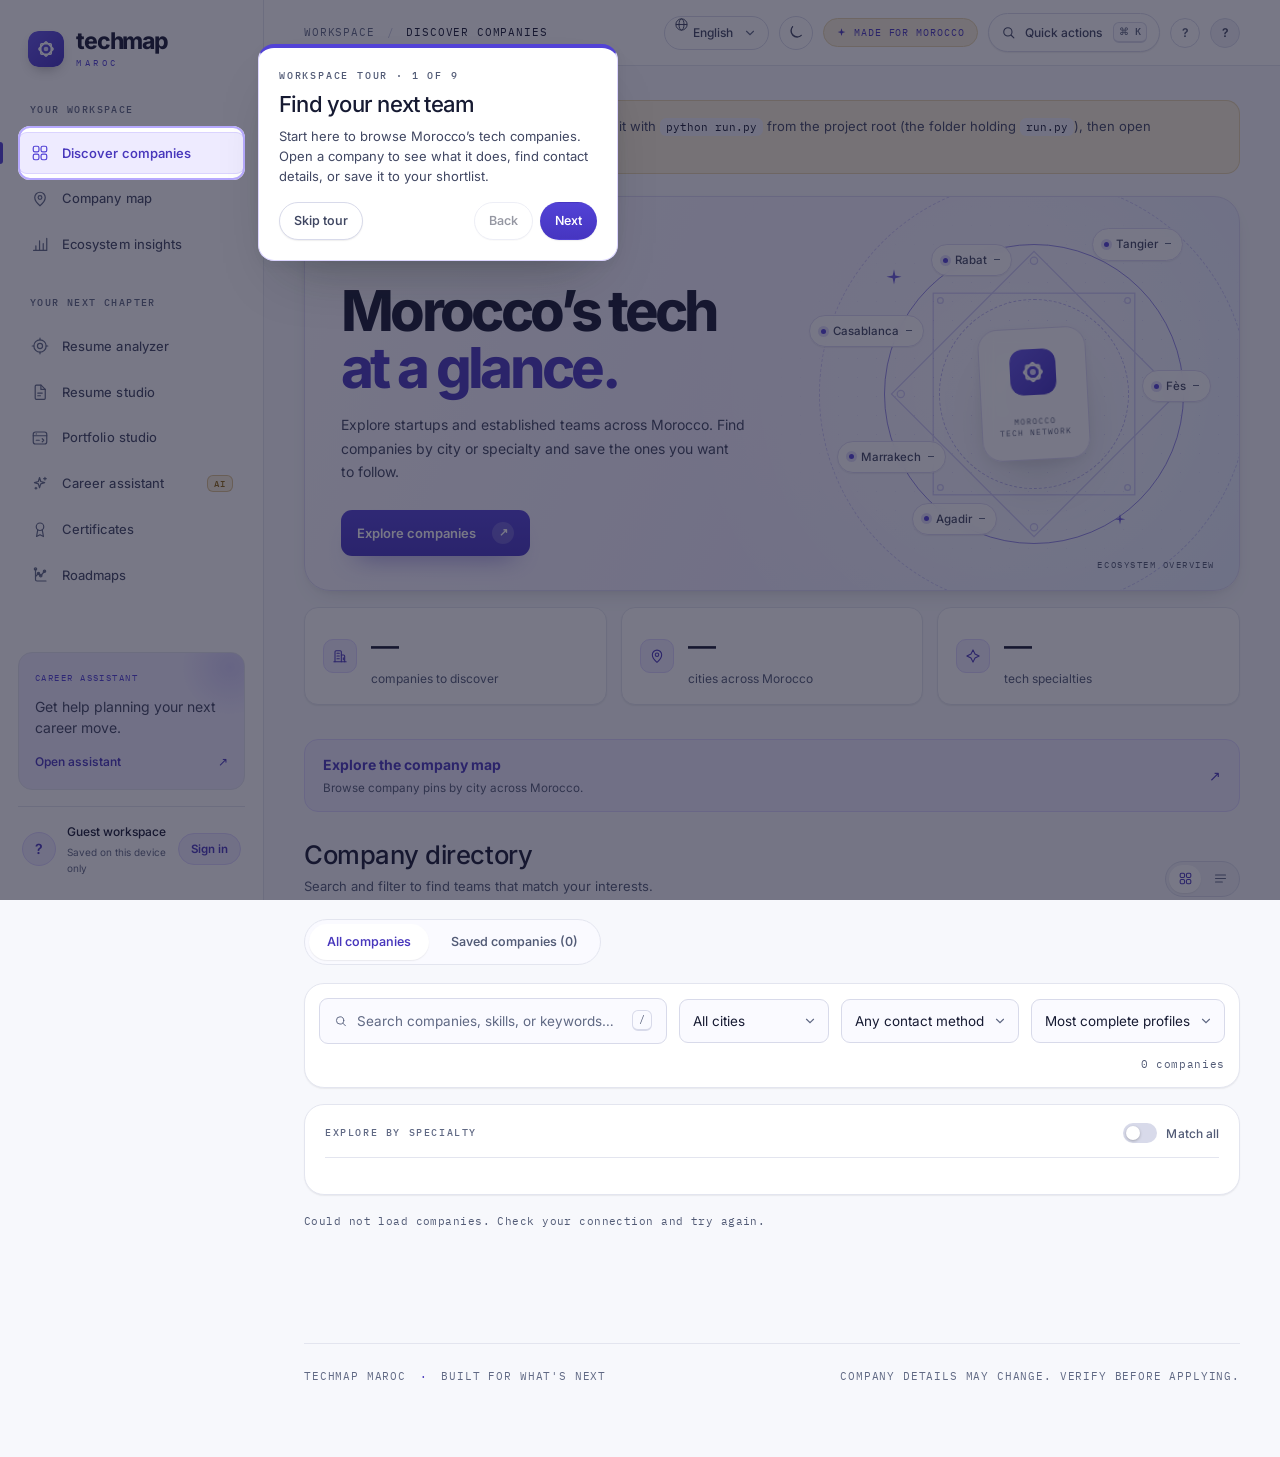
==== static/index.html @ efbdd808 "Add a Roadmaps tab with checkable, trackable learning paths Introduces a 'Roadmaps' workspace tab: g" ====
<!DOCTYPE html>
<html lang="en">
<head>
<meta charset="UTF-8" />
<script src="js/core/locales.js?v=6"></script>
<script src="js/core/language.js?v=1"></script>
<script src="js/core/appearance.js?v=1"></script>
<meta name="viewport" content="width=device-width, initial-scale=1.0" />
<title>TechMap Maroc — Discover Morocco's tech companies</title>
<meta name="description" content="Find your next chapter in Morocco's tech ecosystem. Explore companies, build your resume, and prepare your next career move with TechMap." />
<meta name="theme-color" content="#f7f8fc" />
<link rel="icon" href="assets/icons/mark.svg?v=18" type="image/svg+xml" />
<link rel="preload" href="assets/fonts/inter-latin-wght-normal.woff2" as="font" type="font/woff2" crossorigin />
<link rel="stylesheet" href="css/base.css?v=18" />
<link rel="stylesheet" href="css/workspace.css?v=19" />
<link rel="stylesheet" href="css/studio.css?v=18" />
<link rel="stylesheet" href="css/auth.css?v=19" />
<link rel="stylesheet" href="css/portfolio-studio.css?v=3" />
<link rel="stylesheet" href="css/tour.css?v=1" />
<link rel="stylesheet" href="css/language.css?v=1" />
<link rel="stylesheet" href="css/appearance.css?v=2" />
<link rel="stylesheet" href="vendor/leaflet/leaflet.css?v=1.9.4" />
<link rel="stylesheet" href="css/certificates.css?v=1" />
<link rel="stylesheet" href="css/roadmaps.css?v=1" />
<link rel="stylesheet" href="css/company-map.css?v=3" />
</head>
<body>

<a class="skip-link" href="#main">Skip to content</a>
<nav class="navbar" aria-label="Main navigation">
  <a class="nav-brand" href="/"><img src="assets/icons/mark.svg?v=18" alt="" width="36" height="36" /><span class="brand-text">techmap<span class="brand-accent">Maroc</span></span></a>
  <div class="nav-tabs">
    <p class="nav-label">Your workspace</p>
    <button class="nav-tab active" data-tab="companies"><span class="tab-icon" aria-hidden="true"><svg viewBox="0 0 24 24" fill="none" stroke="currentColor" stroke-linecap="round" stroke-linejoin="round"><rect x="3" y="3" width="7.6" height="7.6" rx="2.2"/><rect x="13.4" y="3" width="7.6" height="7.6" rx="2.2"/><rect x="3" y="13.4" width="7.6" height="7.6" rx="2.2"/><rect x="13.4" y="13.4" width="7.6" height="7.6" rx="2.2"/></svg></span> Discover companies</button>
    <button class="nav-tab" data-tab="company-map"><span class="tab-icon" aria-hidden="true"><svg viewBox="0 0 24 24" fill="none" stroke="currentColor"><path d="M19 10c0 5-7 11-7 11S5 15 5 10a7 7 0 1 1 14 0Z"/><circle cx="12" cy="10" r="2.5"/></svg></span> Company map</button>
    <button class="nav-tab" data-tab="dashboard"><span class="tab-icon" aria-hidden="true"><svg viewBox="0 0 24 24" fill="none" stroke="currentColor" stroke-linecap="round" stroke-linejoin="round"><path d="M3.5 20.5h17"/><path d="M6.5 20.5v-6.2M11.4 20.5V7.8M16.3 20.5v-9.1M21 20.5V4.5"/></svg></span> Ecosystem insights</button>
    <p class="nav-label tools-label">Your next chapter</p>
    <div class="nav-dropdown" id="toolsDropdown">
      <button type="button" id="toolsToggle" hidden>Career tools</button>
      <div id="toolsMenu" class="hidden"></div>
      <button class="nav-tab" data-tab="analyzer"><span class="tab-icon" aria-hidden="true"><svg viewBox="0 0 24 24" fill="none" stroke="currentColor" stroke-linecap="round" stroke-linejoin="round"><circle cx="12" cy="12" r="8.2"/><circle cx="12" cy="12" r="3.4"/><path d="M12 1.6v2.4M12 20v2.4M1.6 12h2.4M20 12h2.4"/></svg></span> Resume analyzer</button>
      <button class="nav-tab" data-tab="resume"><span class="tab-icon" aria-hidden="true"><svg viewBox="0 0 24 24" fill="none" stroke="currentColor" stroke-linecap="round" stroke-linejoin="round"><path d="M7 2.8h6.4L19 8.4v12a1.4 1.4 0 0 1-1.4 1.4H7a1.4 1.4 0 0 1-1.4-1.4V4.2A1.4 1.4 0 0 1 7 2.8Z"/><path d="M13.2 2.9v5.6H19"/><path d="M9 13.4h6M9 17h3.6"/></svg></span> Resume studio</button>
      <button class="nav-tab" data-tab="portfolio"><span class="tab-icon" aria-hidden="true"><svg viewBox="0 0 24 24" fill="none" stroke="currentColor" stroke-linecap="round" stroke-linejoin="round"><rect x="3" y="4" width="18" height="16" rx="3"/><path d="M3 9h18M7 6.5h.1M7 15h4m4-2 2 2-2 2"/></svg></span> Portfolio studio</button>
      <button class="nav-tab" data-tab="assistant"><span class="tab-icon" aria-hidden="true"><svg viewBox="0 0 24 24" fill="none" stroke="currentColor" stroke-linecap="round" stroke-linejoin="round"><path d="M11.4 3.4 13 8.6l5.2 1.6-5.2 1.6-1.6 5.2-1.6-5.2L4.6 10.2l5.2-1.6z"/><path d="M18.6 3.2v3.4M16.9 4.9h3.4M6.6 16.4v2.4M5.4 17.6h2.4"/></svg></span> Career assistant <span class="ai-pill">AI</span></button>
      <button class="nav-tab" data-tab="certificates"><span class="tab-icon" aria-hidden="true"><svg viewBox="0 0 24 24" fill="none" stroke="currentColor" stroke-linecap="round" stroke-linejoin="round"><circle cx="12" cy="9" r="5"/><path d="M9 13.2 7.4 22l4.6-2.4L16.6 22 15 13.2"/></svg></span> Certificates</button>
      <button class="nav-tab" data-tab="roadmaps"><span class="tab-icon" aria-hidden="true"><svg viewBox="0 0 24 24" fill="none" stroke="currentColor" stroke-linecap="round" stroke-linejoin="round"><path d="M6 4v14a2 2 0 0 0 2 2h12"/><path d="M6 14l4-4 3 3 5-6"/><circle cx="6" cy="4" r="1.6"/><circle cx="10" cy="10" r="1.6"/><circle cx="13" cy="13" r="1.6"/><circle cx="18" cy="7" r="1.6"/></svg></span> Roadmaps</button>
    </div>
  </div>
  <div class="sidebar-bottom">
    <div class="sidebar-note"><span>Career assistant</span><p>Get help planning your next career move.</p><button data-tab="assistant">Open assistant <span>↗</span></button></div>
    <div class="local-profile"><span class="avatar">Y</span><div>Your workspace<small>Sign in to save everywhere</small></div><span class="online-dot"></span></div>
  </div>
</nav>
<header class="workspace-header"><div><span class="breadcrumb">Workspace</span><span class="crumb-separator">/</span><span id="currentPage">Discover companies</span></div><div class="header-right"><label class="language-control"><svg aria-hidden="true" viewBox="0 0 24 24" fill="none" stroke="currentColor" stroke-width="1.6"><circle cx="12" cy="12" r="9"/><ellipse cx="12" cy="12" rx="4" ry="9"/><path d="M3 12h18"/></svg><select id="languagePreference" aria-label="Language" data-language-names><option value="en" lang="en">English</option><option value="fr" lang="fr">Français</option><option value="ar" lang="ar">العربية</option></select></label><button type="button" id="themeToggle" class="appearance-toggle" aria-label="Dark mode" aria-pressed="false"><svg aria-hidden="true" viewBox="0 0 24 24" fill="none" stroke="currentColor" stroke-width="1.7" stroke-linecap="round"><path class="theme-moon" d="M20.6 15.7A8.7 8.7 0 0 1 8.3 3.4a8.7 8.7 0 1 0 12.3 12.3Z"/><g class="theme-sun"><circle cx="12" cy="12" r="4"/><path d="M12 2v2m0 16v2M2 12h2m16 0h2M5 5l1.5 1.5m11 11L19 19M5 19l1.5-1.5m11-11L19 5"/></g></svg></button><span class="morocco-badge"><svg viewBox="0 0 24 24" aria-hidden="true"><path d="M12 2.6 14 9l6.4 2-6.4 2-2 6.4L10 13l-6.4-2L10 9z"/></svg> Made for Morocco</span><button id="openLauncher" class="launcher-trigger" aria-label="Open quick actions (Control or Command K)"><span aria-hidden="true"><svg viewBox="0 0 24 24" fill="none" stroke="currentColor" stroke-linecap="round" stroke-linejoin="round"><circle cx="11" cy="11" r="6.6"/><path d="m16 16 4.6 4.6"/></svg></span><span>Quick actions</span><kbd>⌘ K</kbd></button><button id="helpBtn" class="icon-button" aria-label="Workspace help">?</button><span class="avatar small" id="headerAvatar" title="Your account">Y</span></div></header>
<main class="main-content" id="main" tabindex="-1">


  <div id="banner" class="banner hidden" role="alert"></div>

  <!-- COMPANIES TAB -->
  <section id="companies" class="tab-panel active">
    <div class="discovery-hero">
      <div class="hero-copy"><span class="hero-kicker"><span class="online-dot"></span> THE MOROCCAN TECH ECOSYSTEM</span><h1>Morocco’s tech <em>at a glance.</em></h1><p>Explore startups and established teams across Morocco. Find companies by city or specialty and save the ones you want to follow.</p><button class="hero-cta" id="exploreBtn">Explore companies <span>↗</span></button></div>
      <div class="hero-art" aria-hidden="true">
        <div class="art-grid"></div>
        <div class="art-star"><svg viewBox="0 0 200 200" fill="none" stroke="currentColor" stroke-width="0.7"><rect x="44" y="44" width="112" height="112"/><rect x="44" y="44" width="112" height="112" transform="rotate(45 100 100)"/><circle cx="100" cy="100" r="8"/><circle cx="100" cy="26" r="2"/><circle cx="100" cy="174" r="2"/><circle cx="26" cy="100" r="2"/><circle cx="174" cy="100" r="2"/><circle cx="48" cy="48" r="1.6"/><circle cx="152" cy="48" r="1.6"/><circle cx="48" cy="152" r="1.6"/><circle cx="152" cy="152" r="1.6"/></svg></div>
        <div class="orbit orbit-one"></div><div class="orbit orbit-two"></div><div class="orbit orbit-three"></div>
        <span class="art-spark spark-one"><svg viewBox="0 0 24 24" fill="currentColor"><path d="M12 1.5 13.6 9l7.5 1.6-7.5 1.6L12 19.7l-1.6-7.5L2.9 10.6 10.4 9z"/></svg></span><span class="art-spark spark-two"><svg viewBox="0 0 24 24" fill="currentColor"><path d="M12 1.5 13.6 9l7.5 1.6-7.5 1.6L12 19.7l-1.6-7.5L2.9 10.6 10.4 9z"/></svg></span>
        <div class="map-center"><img src="assets/icons/mark.svg?v=18" alt="" /><span>MOROCCO<br>TECH NETWORK</span></div>
        <div class="city-node node-casa"><i></i>Casablanca <span class="node-count" data-city-count="casablanca">—</span></div>
        <div class="city-node node-rabat"><i></i>Rabat <span class="node-count" data-city-count="rabat">—</span></div>
        <div class="city-node node-marrakech"><i></i>Marrakech <span class="node-count" data-city-count="marrakech">—</span></div>
        <div class="city-node node-tangier"><i></i>Tangier <span class="node-count" data-city-count="tanger">—</span></div>
        <div class="city-node node-agadir"><i></i>Agadir <span class="node-count" data-city-count="agadir">—</span></div>
        <div class="city-node node-fes"><i></i>Fès <span class="node-count" data-city-count="fes">—</span></div>
        <div class="city-node node-oujda"><i></i>Oujda <span class="node-count" data-city-count="oujda">—</span></div>
        <div class="city-node node-tetouan"><i></i>Tétouan <span class="node-count" data-city-count="tetouan">—</span></div>
        <span class="art-coordinate">ECOSYSTEM OVERVIEW</span>
      </div>
    </div>
    <div class="ecosystem-strip">
      <div><span class="metric-icon" aria-hidden="true"><svg viewBox="0 0 24 24" fill="none" stroke="currentColor" stroke-linecap="round" stroke-linejoin="round"><path d="M4.5 20.5V5.6A1.6 1.6 0 0 1 6.1 4h6.3a1.6 1.6 0 0 1 1.6 1.6v14.9"/><path d="M14 10.4h3.4a1.6 1.6 0 0 1 1.6 1.6v8.5"/><path d="M2.8 20.5h18.4"/><path d="M7.4 8h3.6M7.4 12h3.6M7.4 16h3.6M17 14.5v3"/></svg></span><strong id="heroCompanies">—</strong><span>companies to discover</span></div>
      <div><span class="metric-icon" aria-hidden="true"><svg viewBox="0 0 24 24" fill="none" stroke="currentColor" stroke-linecap="round" stroke-linejoin="round"><path d="M19 10.2c0 5.4-7 11.3-7 11.3S5 15.6 5 10.2a7 7 0 1 1 14 0Z"/><circle cx="12" cy="10" r="2.6"/></svg></span><strong id="heroCities">—</strong><span>cities across Morocco</span></div>
      <div><span class="metric-icon" aria-hidden="true"><svg viewBox="0 0 24 24" fill="none" stroke="currentColor" stroke-linecap="round" stroke-linejoin="round"><path d="M12 2.8 15 9l6.2 3-6.2 3-3 6.2-3-6.2L2.8 12 9 9z"/></svg></span><strong id="heroSpecialties">—</strong><span>tech specialties</span></div>
    </div>
    <button type="button" class="atlas-entry" data-tab="company-map"><span><strong>Explore the company map</strong><small>Browse company pins by city across Morocco.</small></span><span aria-hidden="true">↗</span></button>
    <div class="directory-heading"><div><h2>Company directory</h2><p>Search and filter to find teams that match your interests.</p></div><div class="layout-toggle" aria-label="Directory layout"><button id="gridView" class="active" aria-label="Grid view" aria-pressed="true"><svg viewBox="0 0 24 24" fill="none" stroke="currentColor" stroke-linecap="round" stroke-linejoin="round"><rect x="3.5" y="3.5" width="7" height="7" rx="2"/><rect x="13.5" y="3.5" width="7" height="7" rx="2"/><rect x="3.5" y="13.5" width="7" height="7" rx="2"/><rect x="13.5" y="13.5" width="7" height="7" rx="2"/></svg></button><button id="listView" aria-label="List view" aria-pressed="false"><svg viewBox="0 0 24 24" fill="none" stroke="currentColor" stroke-linecap="round" stroke-linejoin="round"><path d="M4 6.5h16M4 12h16M4 17.5h11"/></svg></button></div></div>
    <div class="view-toggle">
      <button type="button" class="view-toggle-btn active" data-view="all">All companies</button>
      <button type="button" class="view-toggle-btn" data-view="favorites">Saved companies (<span id="favCount">0</span>)</button>
    </div>

    <div class="filters-bar">
      <div class="search-box">
        <span class="search-icon" aria-hidden="true"><svg viewBox="0 0 24 24" fill="none" stroke="currentColor" stroke-linecap="round" stroke-linejoin="round"><circle cx="11" cy="11" r="6.6"/><path d="m16 16 4.6 4.6"/></svg></span>
        <input type="text" id="searchInput" placeholder="Search companies, skills, or keywords…" aria-label="Search companies" />
        <kbd class="search-hint" aria-hidden="true">/</kbd>
      </div>
      <select id="cityFilter" aria-label="Filter by city"><option value="all">All cities</option></select>
      <select id="contactFilter" aria-label="Contact availability"><option value="all">Any contact method</option><option value="email">Has an email</option><option value="careers">Has a careers page</option><option value="website">Has a website</option></select>
      <select id="sortFilter" aria-label="Sort companies"><option value="recommended">Most complete profiles</option><option value="name">Name: A–Z</option><option value="name_desc">Name: Z–A</option><option value="city">City: A–Z</option></select>
      <div class="results-count" id="resultsCount" aria-live="polite">0 companies</div>
    </div>

    <div class="specialty-picker">
      <div class="picker-head">
        <span class="picker-title">Explore by specialty</span>
        <label class="switch" title="Only show companies that have every selected specialty">
          <input type="checkbox" id="matchAll" />
          <span class="switch-track"></span>
          <span class="switch-text">Match all</span>
        </label>
        <button type="button" id="clearSpecialties" class="link-btn hidden">Clear selection</button>
      </div>
      <div id="specialtyChips" class="chip-row"></div>
    </div>

<div id="filterSummary" class="filter-summary hidden"><span id="filterSummaryText"></span><button id="resetFilters" class="link-btn">Reset all filters</button></div>
    <div id="directoryStatus" class="directory-status" role="status" aria-live="polite"></div>
    <div id="companiesGrid" class="companies-grid"></div>

    <div id="emptyState" class="empty-state hidden">
      <div class="empty-icon" aria-hidden="true"><svg viewBox="0 0 24 24" fill="none" stroke="currentColor" stroke-linecap="round" stroke-linejoin="round"><circle cx="11" cy="11" r="6.6"/><path d="m16 16 4.6 4.6M8.2 11h5.6"/></svg></div>
      <p>No companies match these filters. Try removing a specialty or clearing the search.</p>
    </div>

    <div class="load-more-wrap">
      <button type="button" id="loadMore" class="load-more hidden">Show more companies <span aria-hidden="true">↓</span></button>
    </div>
  </section>

  <!-- DASHBOARD TAB -->
  <section id="dashboard" class="tab-panel">
    <div class="panel-header">
      <div class="eyebrow">Ecosystem insights</div>
      <h1>Dashboard &amp; statistics</h1>
      <p>What the directory says about Morocco's tech landscape.</p>
    </div>

    <div class="stats-grid">
      <div class="stat-card"><div class="stat-icon" aria-hidden="true"><svg viewBox="0 0 24 24" fill="none" stroke="currentColor" stroke-linecap="round" stroke-linejoin="round"><path d="M4.5 20.5V5.6A1.6 1.6 0 0 1 6.1 4h6.3a1.6 1.6 0 0 1 1.6 1.6v14.9"/><path d="M14 10.4h3.4a1.6 1.6 0 0 1 1.6 1.6v8.5"/><path d="M2.8 20.5h18.4"/><path d="M7.4 8h3.6M7.4 12h3.6M7.4 16h3.6M17 14.5v3"/></svg></div><div class="stat-value" id="statTotal">0</div><div class="stat-label">Total companies</div></div>
      <div class="stat-card"><div class="stat-icon" aria-hidden="true"><svg viewBox="0 0 24 24" fill="none" stroke="currentColor" stroke-linecap="round" stroke-linejoin="round"><circle cx="12" cy="12" r="8.4"/><path d="M3.6 12h16.8"/><path d="M12 3.6c2.2 2.4 3.4 5.3 3.4 8.4s-1.2 6-3.4 8.4c-2.2-2.4-3.4-5.3-3.4-8.4S9.8 6 12 3.6Z"/></svg></div><div class="stat-value" id="statWebsite">0</div><div class="stat-label">With website</div></div>
      <div class="stat-card"><div class="stat-icon" aria-hidden="true"><svg viewBox="0 0 24 24" fill="none" stroke="currentColor" stroke-linecap="round" stroke-linejoin="round"><rect x="2.8" y="5.4" width="18.4" height="13.2" rx="2.6"/><path d="m4.6 8 7.4 4.6L19.4 8"/></svg></div><div class="stat-value" id="statEmail">0</div><div class="stat-label">With email</div></div>
      <div class="stat-card"><div class="stat-icon" aria-hidden="true"><svg viewBox="0 0 24 24" fill="none" stroke="currentColor" stroke-linecap="round" stroke-linejoin="round"><path d="M7.2 3.6h2.9l1.5 3.9-2 1.5a11.4 11.4 0 0 0 5.4 5.4l1.5-2 3.9 1.5v2.9a2 2 0 0 1-2.2 2A16.6 16.6 0 0 1 5.2 5.8a2 2 0 0 1 2-2.2Z"/></svg></div><div class="stat-value" id="statPhone">0</div><div class="stat-label">With phone</div></div>
    </div>

    <div class="charts-row">
      <div class="chart-card"><h3>Top specialties</h3><div id="specialtyChart" class="bar-chart"></div></div>
      <div class="chart-card"><h3>Top cities</h3><div id="cityChart" class="bar-chart"></div></div>
    </div>

    <div class="charts-row single">
      <div class="chart-card"><h3>How companies prefer to be reached</h3><div id="applyViaChart" class="bar-chart"></div></div>
    </div>
  </section>

  <!-- ANALYZER TAB -->
  <section id="analyzer" class="tab-panel">
    <div class="panel-header">
      <div class="eyebrow">Resume analyzer</div>
      <h1>Job application analyzer</h1>
      <p>Upload your resume and the analyzer will do the rest.</p>
    </div>

    <div class="analyzer-upload">
      <div id="dropzone" class="dropzone" tabindex="0" role="button" aria-label="Upload your resume: click or drop a file">
        <input type="file" id="resumeFile" accept=".pdf,.docx,.txt,.md,.odt" hidden />
        <div class="dz-icon" aria-hidden="true"><svg viewBox="0 0 24 24" fill="none" stroke="currentColor" stroke-linecap="round" stroke-linejoin="round"><path d="M7.4 3h5.8l4.4 4.4V20a1.4 1.4 0 0 1-1.4 1.4H7.4A1.4 1.4 0 0 1 6 20V4.4A1.4 1.4 0 0 1 7.4 3Z"/><path d="M13 3.2v4.6h4.6"/><path d="M12 12v5.4M9.6 14.6 12 12l2.4 2.6"/></svg></div>
        <p class="dz-title">Drop your resume here or click to browse</p>
        <p class="dz-sub">PDF, Word (.docx), TXT or ODT, up to 10 MB</p>
      </div>

      <div id="fileChip" class="file-chip hidden">
        <span class="file-icon" aria-hidden="true"><svg viewBox="0 0 24 24" fill="none" stroke="currentColor" stroke-linecap="round" stroke-linejoin="round"><path d="M7.4 3h5.8l4.4 4.4V20a1.4 1.4 0 0 1-1.4 1.4H7.4A1.4 1.4 0 0 1 6 20V4.4A1.4 1.4 0 0 1 7.4 3Z"/><path d="M13 3.2v4.6h4.6"/></svg></span>
        <span class="file-name" id="fileName"></span>
        <span class="file-size" id="fileSize"></span>
        <button type="button" id="removeFile" class="file-remove" aria-label="Remove file">✕</button>
      </div>

      <button id="analyzeBtn" class="analyze-btn" disabled><svg viewBox="0 0 24 24" fill="none" stroke="currentColor" stroke-linecap="round" stroke-linejoin="round" aria-hidden="true"><path d="M11.4 3.4 13 8.6l5.2 1.6-5.2 1.6-1.6 5.2-1.6-5.2L4.6 10.2l5.2-1.6z"/><path d="M18.6 3.4v3.2M17 5h3.2"/></svg><span>Analyze resume</span></button>
    </div>

    <div id="analyzerResults" class="analyzer-results hidden" aria-live="polite">
      <div id="analysisStatus" class="analysis-status hidden"></div>

      <div id="analysisBody" class="hidden">
        <div class="analysis-top">
          <div class="score-circle-wrap">
            <svg class="score-circle" viewBox="0 0 120 120">
              <circle class="score-bg" cx="60" cy="60" r="54"></circle>
              <circle class="score-fill" id="scoreFillCircle" cx="60" cy="60" r="54"></circle>
            </svg>
            <div class="score-text"><span id="scoreNumber">0</span>%</div>
          </div>
          <div class="analysis-summary">
            <h3 id="scoreVerdict"></h3>
            <p id="analysisSummary"></p>
            <div id="matchRow" class="match-row hidden">
              <span class="match-label">Best fit</span>
              <span id="detectedSpecs" class="specialty-tags"></span>
              <button type="button" id="findCompaniesBtn" class="mini-btn primary">Show matching companies</button>
            </div>
          </div>
        </div>

        <div class="analysis-cols">
          <div class="analysis-col"><h4>What is working</h4><ul id="strengthsList" class="analysis-list"></ul></div>
          <div class="analysis-col"><h4>How to make it better</h4><ol id="improvementsList" class="analysis-list"></ol></div>
        </div>

        <div class="keywords-section">
          <div class="keyword-col"><h4>Keywords found (<span id="matchedCount">0</span>)</h4><div id="matchedKeywords" class="keyword-tags"></div></div>
          <div class="keyword-col"><h4>Keywords to add (<span id="missingCount">0</span>)</h4><div id="missingKeywords" class="keyword-tags"></div></div>
        </div>
      </div>
    </div>
  </section>

  <!-- RESUME STUDIO TAB -->
  <section id="resume" class="tab-panel">
    <div class="panel-header">
      <div class="eyebrow">Resume studio</div>
      <h1>Your story, beautifully set</h1>
      <p>Choose a style, add an optional photo, and make it yours.</p>
    </div>

    <div class="studio-layout">
      <form id="resumeForm" class="resume-form">
        <div class="form-section">
          <div class="studio-step"><span>01</span><div><h3>Make an introduction</h3><p>A few details. A lasting first impression.</p></div></div>
          <div class="portrait-control"><div class="portrait-preview" id="portraitPreview"><span aria-hidden="true">◎</span></div><div><label class="portrait-upload" for="resumePhotoInput">Add a photo <span>optional</span></label><input id="resumePhotoInput" type="file" accept="image/jpeg,image/png,image/webp"><p>JPG, PNG or WebP · up to 5 MB</p><button id="removeResumePhoto" type="button" class="link-btn hidden">Remove photo</button></div></div>
          <p id="photoStatus" class="photo-status" role="status">Your photo is never sent to AI. As a guest it stays in this browser; signed in, it also saves to your account. A photo-free resume is often preferable for ATS applications.</p>
          <label>Full name *<input type="text" id="rFullName" required placeholder="Yasmine El Amrani" /></label>
          <div class="form-row">
            <label>Email<input type="email" id="rEmail" placeholder="you@email.com" /></label>
            <label>Phone<input type="text" id="rPhone" placeholder="+212 6 00 00 00 00" /></label>
          </div>
          <div class="form-row">
            <label>City<input type="text" id="rCity" placeholder="Casablanca" /></label>
            <label>Target role<input type="text" id="rTargetRole" placeholder="Frontend Developer Intern" /></label>
          </div>
          <div class="form-row">
            <label>LinkedIn<input type="text" id="rLinkedin" placeholder="linkedin.com/in/…" /></label>
            <label>GitHub<input type="text" id="rGithub" placeholder="github.com/…" /></label>
          </div>
        </div>

        <div class="form-section">
          <h3>About you <span class="optional-tag">optional</span></h3>
          <label>Years of experience<input type="text" id="rYears" placeholder="e.g. fresh graduate, 1 year…" /></label>
          <label>Anything you'd like the summary to mention<textarea id="rSummaryHint" rows="2" placeholder="e.g. passionate about frontend, did a 3-month internship at…"></textarea></label>
        </div>

        <div class="form-section">
          <h3>Education <span class="optional-tag">optional</span></h3>
          <label>One per line<textarea id="rEducation" rows="3" placeholder="BSc Computer Science - ENSIAS - 2021-2024"></textarea></label>
        </div>

        <div class="form-section">
          <h3>Experience <span class="optional-tag">optional</span></h3>
          <label>Jobs / internships, free text<textarea id="rExperience" rows="5" placeholder="Frontend Intern - Acme Corp - Jun-Aug 2024&#10;Built a React dashboard used by 3 teams&#10;Cut page load time by 30%"></textarea></label>
        </div>

        <div class="form-section">
          <h3>Projects <span class="optional-tag">optional</span></h3>
          <textarea id="rProjects" rows="3" placeholder="Portfolio website - built with React, deployed on Vercel"></textarea>
        </div>

        <div class="form-section">
          <h3>Skills &amp; more <span class="optional-tag">optional</span></h3>
          <label>Skills (comma separated)<input type="text" id="rSkills" placeholder="JavaScript, React, Figma, Git" /></label>
          <div class="form-row">
            <label>Languages<input type="text" id="rLanguages" placeholder="Arabic, French, English" /></label>
            <label>Certifications<input type="text" id="rCerts" placeholder="Google UX Design" /></label>
          </div>
        </div>

        <div class="studio-create-actions"><button type="button" id="previewDetailsBtn" class="mini-btn primary">Preview my details <span>↗</span></button><button type="submit" id="generateResumeBtn" class="analyze-btn"><svg viewBox="0 0 24 24" fill="none" stroke="currentColor" stroke-linecap="round" stroke-linejoin="round" aria-hidden="true"><path d="M11.4 3.4 13 8.6l5.2 1.6-5.2 1.6-1.6 5.2-1.6-5.2L4.6 10.2l5.2-1.6z"/><path d="M18.6 3.4v3.2M17 5h3.2"/></svg><span>Polish with AI</span></button></div><p class="studio-fine-print">Preview works without AI. Polishing uses your configured provider.</p>
      </form>

      <div class="resume-preview-pane">
        <div class="template-picker">
          <div class="studio-step"><span>02</span><div><h3>Find your signature style</h3><p>Four ways to tell your story.</p></div></div>
          <div class="template-options">
            <button type="button" class="template-opt active" data-template="classic"><span class="tpl-swatch tpl-classic" aria-hidden="true"><i class="name"></i><i class="sub"></i><i class="rule"></i><i class="b1"></i><i class="b2"></i><i class="b3"></i><i class="b4"></i></span><span class="tpl-meta"><strong>Classic</strong><small>Centred &amp; timeless</small></span></button>
            <button type="button" class="template-opt" data-template="modern"><span class="tpl-swatch tpl-modern" aria-hidden="true"><i class="side"></i><i class="dot"></i><i class="b1"></i><i class="b2"></i><i class="b3"></i><i class="b4"></i><i class="b5"></i><i class="b6"></i></span><span class="tpl-meta"><strong>Modern</strong><small>Two columns, side panel</small></span></button>
            <button type="button" class="template-opt" data-template="bold"><span class="tpl-swatch tpl-bold" aria-hidden="true"><i class="banner"></i><i class="dot"></i><i class="spine"></i><i class="b1"></i><i class="b2"></i><i class="b3"></i><i class="pill"></i></span><span class="tpl-meta"><strong>Bold</strong><small>Confident gradient header</small></span></button>
            <button type="button" class="template-opt" data-template="editorial"><span class="tpl-swatch tpl-editorial" aria-hidden="true"><i class="kicker"></i><i class="name"></i><i class="rule"></i><i class="b1"></i><i class="b2"></i><i class="b3"></i><i class="b4"></i></span><span class="tpl-meta"><strong>Editorial</strong><small>Refined reading order</small> <span class="new-template">New</span></span></button>
          </div>
        </div>

        <div class="studio-style-bar"><div class="accent-options" role="group" aria-label="Resume accent color"><span>Accent</span><button type="button" data-resume-accent="forest" class="accent-choice active" style="--swatch:#1d5b45" aria-label="Forest accent" aria-pressed="true"></button><button type="button" data-resume-accent="navy" class="accent-choice" style="--swatch:#2f4a7c" aria-label="Navy accent" aria-pressed="false"></button><button type="button" data-resume-accent="terracotta" class="accent-choice" style="--swatch:#ac4f2d" aria-label="Terracotta accent" aria-pressed="false"></button><button type="button" data-resume-accent="charcoal" class="accent-choice" style="--swatch:#3b3e43" aria-label="Charcoal accent" aria-pressed="false"></button></div><span id="studioSaveStatus" role="status">Designed around you</span></div>
        <p id="templateDescription" class="template-description">Classic · A timeless, centered layout with understated detail.</p>
        <div id="resumeStatus" class="analysis-status hidden"></div>

        <div id="resumePreviewWrap" class="resume-preview-wrap hidden">
          <div class="resume-actions">
            <button type="button" id="printResumeBtn" class="mini-btn primary"><svg viewBox="0 0 24 24" fill="none" stroke="currentColor" stroke-linecap="round" stroke-linejoin="round"><path d="M7 9V3.6h10V9"/><rect x="3.5" y="9" width="17" height="7.4" rx="2"/><path d="M7 14.6h10V20H7z"/></svg> Print / Save as PDF</button>
            <button type="button" id="copyResumeBtn" class="mini-btn"><svg viewBox="0 0 24 24" fill="none" stroke="currentColor" stroke-linecap="round" stroke-linejoin="round"><rect x="9" y="9" width="11.4" height="11.4" rx="2.4"/><path d="M15 6.2V5.4A1.4 1.4 0 0 0 13.6 4H5.4A1.4 1.4 0 0 0 4 5.4v8.2A1.4 1.4 0 0 0 5.4 15h.8"/></svg> Copy as text</button>
          </div>
          <div id="resumePreview" class="resume-preview template-classic"></div>
        </div>

        <div id="resumeEmptyState" class="studio-empty"><div class="paper-illustration" aria-hidden="true"><div class="paper-avatar"></div><i></i><i></i><hr><i></i><i></i><i></i><hr><i></i><i></i></div><h3>A little more you.</h3><p>Start with your name and a few details.<br>Preview instantly, or let AI help with the wording.</p><span>No photo required · no experience invented</span></div>
      </div>
    </div>
  </section>

  <!-- AI ASSISTANT TAB -->
  <section id="assistant" class="tab-panel">
    <div class="panel-header">
      <div class="eyebrow">Career assistant</div>
      <h1>Tell me where you want to go</h1>
      <p>Describe the role you're after and I'll point you to real companies in the directory.</p>
    </div>

    <div class="chat-shell">
      <div id="chatMessages" class="chat-messages">
        <div class="chat-bubble assistant">Hi! Tell me what kind of role or field you're into — for example “I want to do frontend dev” or “I'm into cybersecurity and based in Rabat” — and I'll point you to real companies here.</div>
      </div>
      <div class="chat-suggestions"><button type="button" class="chat-suggestion">A frontend internship in Rabat</button><button type="button" class="chat-suggestion">Cybersecurity teams in Casablanca</button><button type="button" class="chat-suggestion">Data &amp; AI roles for a fresh graduate</button></div>
      <form id="chatForm" class="chat-input-row">
        <input type="text" id="chatInput" placeholder="e.g. I want a frontend internship in Rabat" autocomplete="off" />
        <button type="submit" class="mini-btn primary">Send</button>
      </form>
    </div>
  </section>

<footer class="workspace-footer"><span>techmap maroc <span class="footer-dot">·</span> Built for what's next</span><span>Company details may change. Verify before applying.</span></footer>
  <section id="portfolio" class="tab-panel">
    <div class="portfolio-intro">
      <div class="eyebrow">Career tools / Portfolio Studio</div>
      <h1>Give your work a home.</h1>
      <p>Choose a design, add your work, and publish a website anyone can visit.</p>
      <a class="portfolio-jump" href="#portfolioPreview">Jump to preview ↓</a>
    </div>
    <div class="portfolio-layout">
      <form id="portfolioForm" class="portfolio-form">
        <fieldset><legend>01 / Choose a template</legend><div id="portfolioTemplates" class="portfolio-templates"></div></fieldset>
        <fieldset><legend>02 / Your profile</legend><div class="portfolio-fields">
          <label class="full">Portfolio profile photo
            <select name="photo_mode" aria-describedby="portfolioPhotoHint">
              <option value="account">Use account photo</option>
              <option value="custom">Use a separate portfolio photo</option>
              <option value="none">Don't show a photo</option>
            </select>
          </label>
          <p id="portfolioPhotoHint" class="full">Account photos update here automatically when you change them in <a id="portfolioAccountSettings" href="/login.html?next=%2F%3Fstudio%3Dportfolio">Account settings</a>. A separate portfolio photo never changes your account photo.</p>
          <div id="portfolioPortrait" class="full hidden"></div>
          <label>Display name<input name="name" maxlength="140" placeholder="Samira Amrani" autocomplete="name"></label>
          <label>Headline<input name="headline" maxlength="140" placeholder="Frontend developer"></label>
          <label>Location<input name="location" maxlength="140" placeholder="Rabat, Morocco"></label>
          <label>Public contact email<input name="email" type="email" maxlength="254" placeholder="hello@example.com"></label>
          <label class="full">About you<textarea name="bio" maxlength="2400" rows="4" placeholder="Tell visitors what you do and what you care about."></textarea></label>
          <label class="full">Skills (comma separated)<input name="skills" maxlength="2400" placeholder="JavaScript, Figma, Accessibility"></label>
          <label>GitHub URL<input name="github" type="url" maxlength="500" placeholder="https://github.com/username"></label>
          <label>LinkedIn URL<input name="linkedin" type="url" maxlength="500" placeholder="https://www.linkedin.com/in/username"></label>
          <label>Personal website URL<input name="website" type="url" maxlength="500" placeholder="https://example.com"></label>
          <label>Résumé URL<input name="resume" type="url" maxlength="500" placeholder="https://example.com/resume.pdf"></label>
        </div></fieldset>
        <fieldset><legend>03 / Add your work</legend><div id="portfolioSections"></div></fieldset>
        <fieldset class="portfolio-publishing"><legend>04 / Publish your site</legend>
          <label for="portfolioSlug">Public username</label>
          <div class="portfolio-url"><span>/portfolio/</span><input name="slug" id="portfolioSlug" pattern="[a-z0-9]+(-[a-z0-9]+)*" minlength="3" maxlength="40" placeholder="samira-amrani" autocomplete="off" aria-describedby="portfolioSlugHelp"></div>
          <p id="portfolioSlugHelp">Use 3–40 lowercase letters, numbers, or single hyphens between words. Changing the username changes the public link.</p>
          <p>Everything you publish, including your contact email if entered, is visible to anyone.</p>
          <div id="portfolioGuest" class="hidden"><a id="portfolioSignIn" href="/login.html?next=%2F%3Fstudio%3Dportfolio">Sign in or create an account</a> to save and publish. You can preview without an account.</div>
          <div id="portfolioActions" class="portfolio-actions hidden">
            <button type="submit" value="draft" class="mini-btn" id="portfolioDraft">Save private draft</button>
            <button type="submit" value="publish" class="mini-btn primary" id="portfolioPublish">Publish website</button>
            <button type="button" class="mini-btn hidden" id="portfolioUnpublish">Unpublish</button>
          </div>
          <div id="portfolioLive" class="portfolio-actions hidden">
            <a id="portfolioOpen" target="_blank" rel="noopener noreferrer">Open public website ↗</a>
            <button type="button" id="portfolioCopy" class="mini-btn">Copy link</button>
          </div>
          <p id="portfolioStatus" role="status"></p>
        </fieldset>
      </form>
      <aside id="portfolioPreview" class="portfolio-preview" aria-label="Portfolio preview">
        <div class="portfolio-preview-bar"><div><div class="eyebrow">Live preview</div><strong id="portfolioDesign">Minimal</strong></div><div class="portfolio-preview-tools"><span id="portfolioPreviewMode">Sample content</span><button type="button" id="portfolioSample" class="mini-btn">Show my content</button></div></div>
        <p id="portfolioPreviewStatus" role="status" hidden></p>
        <iframe id="portfolioFrame" title="Preview of your portfolio website" sandbox></iframe>
      </aside>
    </div>
  </section>

  <section id="company-map" class="tab-panel" aria-labelledby="mapTitle">
    <header class="map-intro">
      <div class="eyebrow">The company atlas</div>
      <h1 id="mapTitle">Morocco’s tech map</h1>
      <p>Explore streets and neighborhoods. Pick a city to browse its companies.</p>
    </header>
    <div class="atlas-layout">
      <section class="atlas-map" aria-label="Map of Morocco">
        <div class="atlas-map-toolbar"><span><i></i> City directory</span><button id="atlasReset" type="button" class="mini-btn">Reset map view</button></div>
        <div id="atlasStreetMap" class="atlas-viewport" dir="ltr" aria-label="Interactive street map"></div>
        <p id="atlasTileStatus" class="atlas-tile-status hidden" role="status">Street tiles could not load. Check your connection and try again.</p>
      </section>
      <aside class="atlas-sidebar" aria-label="Explore companies on the map">
        <label for="atlasCity">Choose a city</label>
        <select id="atlasCity" disabled><option value="" disabled>Choose a city on the map</option></select>
        <p id="atlasStatus" role="status">Loading company locations…</p>
        <button id="atlasRetry" class="mini-btn hidden" type="button">Try again</button>
        <div class="atlas-city-details hidden" id="atlasCityDetails">
          <div class="atlas-insight" id="atlasInsight">
            <p class="eyebrow">Company insight</p>
            <h2 id="atlasCompanyName" dir="auto"></h2>
            <p id="atlasPrecision" class="atlas-pin-caption"></p>
            <div id="atlasSpecialties" class="specialty-tags"></div>
            <a id="atlasDirections" class="mini-btn" target="_blank" rel="noopener noreferrer">Get directions in Google Maps ↗</a>
          </div>
          <label for="atlasSearch">Find a company in this city</label>
          <input type="search" id="atlasSearch" placeholder="Search companies or specialties…" />
          <p class="atlas-pin-caption">Companies in this city</p>
          <div class="atlas-pin-grid" id="atlasPins" role="group" aria-label="Companies in this city"></div>
        </div>
        <p class="atlas-note">City markers open the directory. An office pin is shown only when a verified company location is available.</p>
      </aside>
    </div>
  </section>

  <!-- ROADMAPS TAB -->
  <section id="roadmaps" class="tab-panel">
    <div class="panel-header">
      <div class="eyebrow">Career tools / Roadmaps</div>
      <h1>Learning roadmaps by specialty</h1>
      <p>Pick a path, work through the steps at your own pace, and check each one off as you go. Your progress is saved on this device.</p>
    </div>

    <div class="roadmap-toolbar">
      <div class="chip-row" id="roadmapChips" role="tablist" aria-label="Choose a learning roadmap"></div>
    </div>

    <div class="roadmap-summary">
      <div class="roadmap-summary-head">
        <div>
          <h2 id="roadmapTitle">Roadmap</h2>
          <p id="roadmapBlurb"></p>
        </div>
        <button type="button" class="mini-btn" id="roadmapReset">Reset progress</button>
      </div>
      <div class="roadmap-progress">
        <div class="progress-track"><div class="progress-fill" id="roadmapProgressFill"></div></div>
        <span class="progress-label" id="roadmapProgressLabel">0 of 0 done</span>
      </div>
    </div>

    <div class="roadmap-phases" id="roadmapPhases"></div>
  </section>

  <!-- CERTIFICATES TAB -->
  <section id="certificates" class="tab-panel">
    <div class="panel-header">
      <div class="eyebrow">Career tools / Certificates</div>
      <h1>Level up with free certificates</h1>
      <p>Hand-picked, free (or free-with-aid) courses from the world's most recognised names — chosen to strengthen any portfolio or résumé.</p>
    </div>

    <div class="cert-toolbar">
      <div class="search-box cert-search">
        <span class="search-icon" aria-hidden="true"><svg viewBox="0 0 24 24" fill="none" stroke="currentColor" stroke-linecap="round" stroke-linejoin="round"><circle cx="11" cy="11" r="6.6"/><path d="m16 16 4.6 4.6"/></svg></span>
        <input type="text" id="certSearch" placeholder="Search certificates, providers or skills…" aria-label="Search certificates" />
      </div>
      <label class="cert-free-toggle switch" title="Only show courses that include a free certificate">
        <input type="checkbox" id="certFreeOnly" />
        <span class="switch-track"></span>
        <span class="switch-text">Free certificate guaranteed</span>
      </label>
    </div>

    <div class="chip-row" id="certChips" role="tablist" aria-label="Filter certificates by category"></div>

    <div class="cert-status" id="certStatus" role="status" aria-live="polite"></div>

    <div class="cert-grid" id="certGrid"></div>

    <div class="empty-state cert-empty hidden" id="certEmpty">
      <div class="empty-icon" aria-hidden="true"><svg viewBox="0 0 24 24" fill="none" stroke="currentColor" stroke-linecap="round" stroke-linejoin="round"><circle cx="12" cy="9" r="5"/><path d="M9 13.2 7.4 22l4.6-2.4L16.6 22 15 13.2"/></svg></div>
      <p>No certificates match your filters. Try clearing the search or showing all categories.</p>
    </div>
  </section>

</main>

<!-- COMPANY DETAIL -->
<div id="detailOverlay" class="detail-overlay hidden">
  <div class="detail-box" role="dialog" aria-modal="true" aria-labelledby="detailName">
    <button type="button" class="detail-close" id="detailClose" aria-label="Close details">✕</button>
    <div id="detailContent"></div>
  </div>
</div>

<!-- COVER LETTER MODAL -->
<div id="letterOverlay" class="detail-overlay hidden">
  <div class="detail-box modal-box" role="dialog" aria-modal="true" aria-labelledby="letterTitle">
    <button type="button" class="detail-close" id="letterClose" aria-label="Close">✕</button>
    <div class="eyebrow">Cover letter</div>
    <h2 id="letterTitle">Cover letter for <span id="letterCompanyName"></span></h2>

    <form id="letterForm" class="modal-form">
      <div class="form-row">
        <label>Full name *<input type="text" id="lFullName" required /></label>
        <label>Target role<input type="text" id="lTargetRole" placeholder="Software Engineer Intern" /></label>
      </div>
      <label>Things to highlight <span class="optional-tag">optional</span><textarea id="lHighlights" rows="2" placeholder="e.g. 2 years React experience, won a hackathon…"></textarea></label>
      <label>Tone
        <select id="lTone">
          <option value="professional and motivated">Professional &amp; motivated</option>
          <option value="enthusiastic and friendly">Enthusiastic &amp; friendly</option>
          <option value="concise and formal">Concise &amp; formal</option>
        </select>
      </label>
      <button type="submit" class="analyze-btn" id="letterSubmitBtn"><svg viewBox="0 0 24 24" fill="none" stroke="currentColor" stroke-linecap="round" stroke-linejoin="round" aria-hidden="true"><path d="M11.4 3.4 13 8.6l5.2 1.6-5.2 1.6-1.6 5.2-1.6-5.2L4.6 10.2l5.2-1.6z"/><path d="M18.6 3.4v3.2M17 5h3.2"/></svg><span>Generate letter</span></button>
    </form>

    <div id="letterStatus" class="analysis-status hidden"></div>

    <div id="letterResult" class="letter-result hidden">
      <textarea id="letterText" class="letter-textarea" rows="12"></textarea>
      <div class="resume-actions">
        <button type="button" id="copyLetterBtn" class="mini-btn"><svg viewBox="0 0 24 24" fill="none" stroke="currentColor" stroke-linecap="round" stroke-linejoin="round"><rect x="9" y="9" width="11.4" height="11.4" rx="2.4"/><path d="M15 6.2V5.4A1.4 1.4 0 0 0 13.6 4H5.4A1.4 1.4 0 0 0 4 5.4v8.2A1.4 1.4 0 0 0 5.4 15h.8"/></svg> Copy</button>
        <button type="button" id="downloadLetterBtn" class="mini-btn"><svg viewBox="0 0 24 24" fill="none" stroke="currentColor" stroke-linecap="round" stroke-linejoin="round"><path d="M12 3.6v11M8 10.6l4 4 4-4"/><path d="M4.6 19.4h14.8"/></svg> Download .txt</button>
      </div>
    </div>
  </div>
</div>

<!-- APPLY MODAL -->
<div id="applyOverlay" class="detail-overlay hidden">
  <div class="detail-box modal-box" role="dialog" aria-modal="true" aria-labelledby="applyTitle">
    <button type="button" class="detail-close" id="applyClose" aria-label="Close">✕</button>
    <div class="eyebrow">Prepare an application</div>
    <h2 id="applyTitle">Apply to <span id="applyCompanyName"></span></h2>
    <p class="muted apply-sub">We'll draft everything for you, then open <strong>your own</strong> email app so you send it from your own address.</p>

    <form id="applyForm" class="modal-form">
      <div class="form-row">
        <label>Full name *<input type="text" id="aFullName" required /></label>
        <label>Your email (for the signature)<input type="email" id="aEmail" placeholder="you@email.com" /></label>
      </div>
      <div class="form-row">
        <label>Phone<input type="text" id="aPhone" /></label>
        <label>Role you're applying for<input type="text" id="aTargetRole" placeholder="Backend Intern" /></label>
      </div>
      <label>Note to the recruiter <span class="optional-tag">optional</span><textarea id="aNote" rows="2" placeholder="Anything you want to add to the email"></textarea></label>

      <div class="resume-source">
        <span class="picker-title">Resume to attach</span>
        <label class="radio-opt"><input type="radio" name="resumeSource" value="studio" id="srcStudio" /> Use the resume I built in Resume Studio</label>
        <label class="radio-opt"><input type="radio" name="resumeSource" value="file" id="srcFile" /> I already have a file saved, I'll attach it myself</label>
        <label class="radio-opt"><input type="radio" name="resumeSource" value="quick" id="srcQuick" /> Let AI quickly draft one from the info above</label>
        <input type="file" id="aResumeFile" accept=".pdf,.docx,.txt,.md,.odt" class="hidden" />
        <span id="aFileLabel" class="muted small-note"></span>
      </div>

      <button type="submit" class="analyze-btn" id="applySubmitBtn"><span>Prepare my application</span></button>
    </form>

    <div id="applyStatus" class="analysis-status hidden"></div>

    <div id="applyResult" class="apply-result hidden">
      <div class="apply-to-line">Sending to: <strong id="applyToEmail"></strong></div>

      <div id="applyResumeStep" class="apply-step hidden">
        <h4>1 · Get your resume ready</h4>
        <p class="muted small-note">We wrote a resume from your info. Open it to save as PDF, or download it as-is — then attach it in your email app.</p>
        <div class="resume-actions">
          <button type="button" id="viewPreparedResumeBtn" class="mini-btn primary"><svg viewBox="0 0 24 24" fill="none" stroke="currentColor" stroke-linecap="round" stroke-linejoin="round"><path d="M2.6 12S6.4 5.6 12 5.6 21.4 12 21.4 12 17.6 18.4 12 18.4 2.6 12 2.6 12Z"/><circle cx="12" cy="12" r="2.6"/></svg> View &amp; save as PDF</button>
          <button type="button" id="downloadPreparedResumeBtn" class="mini-btn"><svg viewBox="0 0 24 24" fill="none" stroke="currentColor" stroke-linecap="round" stroke-linejoin="round"><path d="M12 3.6v11M8 10.6l4 4 4-4"/><path d="M4.6 19.4h14.8"/></svg> Download .html</button>
        </div>
      </div>

      <div class="apply-step">
        <h4 id="applyStepTitle">1 · Review &amp; send</h4>
        <label>Subject<input type="text" id="applySubjectInput" /></label>
        <label>Message<textarea id="applyBodyInput" rows="8"></textarea></label>
        <div class="resume-actions">
          <button type="button" id="openGmailBtn" class="mini-btn primary"><svg viewBox="0 0 24 24" fill="none" stroke="currentColor" stroke-linecap="round" stroke-linejoin="round"><rect x="2.8" y="5.4" width="18.4" height="13.2" rx="2.6"/><path d="m4.6 8 7.4 4.6L19.4 8"/></svg> Open in Gmail</button>
          <button type="button" id="openMailAppBtn" class="mini-btn"><svg viewBox="0 0 24 24" fill="none" stroke="currentColor" stroke-linecap="round" stroke-linejoin="round"><path d="M3.4 6.4h17v11h-17z"/><path d="m3.6 6.6 8.4 6 8.4-6"/></svg> Open in my email app</button>
        </div>
        <p class="muted small-note">This opens a compose window already addressed to the company with the subject and message filled in. Attach your resume there, then hit send yourself — it'll be sent from your own account.</p>
      </div>
    </div>
  </div>
</div>

<div id="compareTray" class="compare-tray hidden" aria-label="Selected companies"><div><strong id="compareCount">0 companies selected</strong><span>Make a more informed next move.</span></div><div id="compareNames" class="compare-names"></div><button id="openCompare" class="mini-btn primary" disabled>Compare</button><button id="clearCompare" class="mini-btn">Clear</button></div>
<dialog id="compareDialog" class="compare-dialog" aria-labelledby="compareTitle"><button id="closeCompare" class="dialog-close" aria-label="Close comparison">✕</button><div class="eyebrow">Your next team, side by side</div><h2 id="compareTitle">Find your best fit.</h2><p class="muted">Directory details, not live job listings. Verify information before applying.</p><div id="compareContent"></div></dialog>
<dialog id="launcherDialog" class="launcher-dialog" aria-label="Quick actions"><div class="launcher-search"><span aria-hidden="true"><svg viewBox="0 0 24 24" fill="none" stroke="currentColor" stroke-linecap="round" stroke-linejoin="round"><circle cx="11" cy="11" r="6.6"/><path d="m16 16 4.6 4.6"/></svg></span><input id="launcherInput" placeholder="Where would you like to go?" aria-label="Search quick actions" role="combobox" aria-autocomplete="list" aria-expanded="true" aria-controls="launcherResults" autocomplete="off"><button id="closeLauncher" aria-label="Close quick actions">Esc</button></div><div id="launcherResults" role="listbox" aria-label="Available actions"></div><div class="launcher-footer"><span>↑ ↓ to navigate &nbsp; ↵ to open</span><span>Your workspace, one shortcut away.</span></div></dialog>
<dialog id="workspaceTour" class="workspace-tour" aria-labelledby="tourTitle" aria-describedby="tourDescription">
  <div id="tourSpotlight" class="tour-spotlight" aria-hidden="true" hidden></div>
  <div id="tourCard" class="tour-card">
    <div id="tourCount" class="eyebrow"></div>
    <h2 id="tourTitle" tabindex="-1"></h2><p id="tourDescription"></p>
    <div class="tour-actions"><button id="tourSkip" type="button" class="mini-btn">Skip tour</button><button id="tourBack" type="button" class="mini-btn">Back</button><button id="tourNext" type="button" class="mini-btn primary">Next</button></div>
  </div>
</dialog>
<div id="toast" class="toast" role="status"></div>



<script src="vendor/animejs/anime.min.js?v=3.2.2"></script>
<script src="js/features/app.js?v=24"></script>
<script src="js/features/certificates.js?v=1"></script>
<script src="js/features/roadmaps.js?v=1"></script>
<script src="js/features/photos.js?v=1"></script>
<script src="js/features/auth.js?v=19"></script>
<script src="js/features/workspace.js?v=19"></script>
<script src="js/features/quick-actions.js?v=21"></script>
<script src="js/features/studio.js?v=18"></script>
<script src="js/features/portfolio.js?v=3"></script>
<script src="js/features/tour.js?v=3"></script>
<script src="js/features/language-ui.js?v=1"></script>
<script src="js/core/map-locations.js?v=1"></script>
<script src="js/features/company-location.js?v=1"></script>
<script src="vendor/leaflet/leaflet.js?v=1.9.4"></script>
<script src="js/features/company-map.js?v=3"></script>
<script src="js/features/appearance-ui.js?v=1"></script>
</body>
</html>
---- static/css/base.css ----
/* ==========================================================================
   TechMap Maroc — base.css
   Foundation: bundled typefaces, design tokens, resets, typography and the
   shared components (buttons, fields, chips, cards, overlays, chat, tables).

   Cascade order is base → workspace → studio. This file only holds pieces
   that every surface needs; the workspace shell lives in workspace.css and
   the Resume Studio + resume documents live in studio.css.
   ========================================================================== */

/* --------------------------------------------------------------------------
   1. Typefaces (self-hosted, SIL Open Font License — see assets/fonts/)
   Fraunces  · display serif, variable (opsz + wght), normal & italic
   Inter     · interface sans, variable (wght), normal & italic
   IBM Plex Mono · labels, figures and keyboard hints
   Latin + Latin-Extended subsets only, so the bundle stays small and the
   app keeps working with no internet connection.
   -------------------------------------------------------------------------- */

@font-face {
  font-family: "Fraunces";
  font-style: normal;
  font-weight: 100 900;
  font-display: swap;
  src: url("../assets/fonts/fraunces-latin-opsz-normal.woff2") format("woff2-variations");
  unicode-range: U+0000-00FF, U+0131, U+0152-0153, U+02BB-02BC, U+02C6, U+02DA,
    U+02DC, U+0304, U+0308, U+0329, U+2000-206F, U+20AC, U+2122, U+2191, U+2193,
    U+2212, U+2215, U+FEFF, U+FFFD;
}
@font-face {
  font-family: "Fraunces";
  font-style: normal;
  font-weight: 100 900;
  font-display: swap;
  src: url("../assets/fonts/fraunces-latin-ext-opsz-normal.woff2") format("woff2-variations");
  unicode-range: U+0100-02BA, U+02BD-02C5, U+02C7-02CC, U+02CE-02D7, U+02DD-02FF,
    U+0304, U+0308, U+0329, U+1D00-1DBF, U+1E00-1E9F, U+1EF2-1EFF, U+2020,
    U+20A0-20AB, U+20AD-20C0, U+2113, U+2C60-2C7F, U+A720-A7FF;
}
@font-face {
  font-family: "Fraunces";
  font-style: italic;
  font-weight: 100 900;
  font-display: swap;
  src: url("../assets/fonts/fraunces-latin-opsz-italic.woff2") format("woff2-variations");
  unicode-range: U+0000-00FF, U+0131, U+0152-0153, U+02BB-02BC, U+02C6, U+02DA,
    U+02DC, U+0304, U+0308, U+0329, U+2000-206F, U+20AC, U+2122, U+2191, U+2193,
    U+2212, U+2215, U+FEFF, U+FFFD;
}
@font-face {
  font-family: "Fraunces";
  font-style: italic;
  font-weight: 100 900;
  font-display: swap;
  src: url("../assets/fonts/fraunces-latin-ext-opsz-italic.woff2") format("woff2-variations");
  unicode-range: U+0100-02BA, U+02BD-02C5, U+02C7-02CC, U+02CE-02D7, U+02DD-02FF,
    U+0304, U+0308, U+0329, U+1D00-1DBF, U+1E00-1E9F, U+1EF2-1EFF, U+2020,
    U+20A0-20AB, U+20AD-20C0, U+2113, U+2C60-2C7F, U+A720-A7FF;
}
@font-face {
  font-family: "Inter";
  font-style: normal;
  font-weight: 100 900;
  font-display: swap;
  src: url("../assets/fonts/inter-latin-wght-normal.woff2") format("woff2-variations");
  unicode-range: U+0000-00FF, U+0131, U+0152-0153, U+02BB-02BC, U+02C6, U+02DA,
    U+02DC, U+0304, U+0308, U+0329, U+2000-206F, U+20AC, U+2122, U+2191, U+2193,
    U+2212, U+2215, U+FEFF, U+FFFD;
}
@font-face {
  font-family: "Inter";
  font-style: normal;
  font-weight: 100 900;
  font-display: swap;
  src: url("../assets/fonts/inter-latin-ext-wght-normal.woff2") format("woff2-variations");
  unicode-range: U+0100-02BA, U+02BD-02C5, U+02C7-02CC, U+02CE-02D7, U+02DD-02FF,
    U+0304, U+0308, U+0329, U+1D00-1DBF, U+1E00-1E9F, U+1EF2-1EFF, U+2020,
    U+20A0-20AB, U+20AD-20C0, U+2113, U+2C60-2C7F, U+A720-A7FF;
}
@font-face {
  font-family: "Inter";
  font-style: italic;
  font-weight: 100 900;
  font-display: swap;
  src: url("../assets/fonts/inter-latin-wght-italic.woff2") format("woff2-variations");
  unicode-range: U+0000-00FF, U+0131, U+0152-0153, U+02BB-02BC, U+02C6, U+02DA,
    U+02DC, U+0304, U+0308, U+0329, U+2000-206F, U+20AC, U+2122, U+2191, U+2193,
    U+2212, U+2215, U+FEFF, U+FFFD;
}
@font-face {
  font-family: "Inter";
  font-style: italic;
  font-weight: 100 900;
  font-display: swap;
  src: url("../assets/fonts/inter-latin-ext-wght-italic.woff2") format("woff2-variations");
  unicode-range: U+0100-02BA, U+02BD-02C5, U+02C7-02CC, U+02CE-02D7, U+02DD-02FF,
    U+0304, U+0308, U+0329, U+1D00-1DBF, U+1E00-1E9F, U+1EF2-1EFF, U+2020,
    U+20A0-20AB, U+20AD-20C0, U+2113, U+2C60-2C7F, U+A720-A7FF;
}
@font-face {
  font-family: "IBM Plex Mono";
  font-style: normal;
  font-weight: 400;
  font-display: swap;
  src: url("../assets/fonts/ibm-plex-mono-latin-400-normal.woff2") format("woff2");
  unicode-range: U+0000-00FF, U+0131, U+0152-0153, U+02BB-02BC, U+02C6, U+02DA,
    U+02DC, U+2000-206F, U+20AC, U+2122, U+2191, U+2193, U+2212, U+2215, U+FEFF,
    U+FFFD;
}
@font-face {
  font-family: "IBM Plex Mono";
  font-style: normal;
  font-weight: 400;
  font-display: swap;
  src: url("../assets/fonts/ibm-plex-mono-latin-ext-400-normal.woff2") format("woff2");
  unicode-range: U+0100-02BA, U+02BD-02C5, U+02C7-02CC, U+02CE-02D7, U+02DD-02FF,
    U+1E00-1E9F, U+1EF2-1EFF, U+2020, U+20A0-20AB, U+20AD-20C0, U+2113, U+2C60-2C7F,
    U+A720-A7FF;
}
@font-face {
  font-family: "IBM Plex Mono";
  font-style: normal;
  font-weight: 500;
  font-display: swap;
  src: url("../assets/fonts/ibm-plex-mono-latin-500-normal.woff2") format("woff2");
  unicode-range: U+0000-00FF, U+0131, U+0152-0153, U+02BB-02BC, U+02C6, U+02DA,
    U+02DC, U+2000-206F, U+20AC, U+2122, U+2191, U+2193, U+2212, U+2215, U+FEFF,
    U+FFFD;
}
@font-face {
  font-family: "IBM Plex Mono";
  font-style: normal;
  font-weight: 500;
  font-display: swap;
  src: url("../assets/fonts/ibm-plex-mono-latin-ext-500-normal.woff2") format("woff2");
  unicode-range: U+0100-02BA, U+02BD-02C5, U+02C7-02CC, U+02CE-02D7, U+02DD-02FF,
    U+1E00-1E9F, U+1EF2-1EFF, U+2020, U+20A0-20AB, U+20AD-20C0, U+2113, U+2C60-2C7F,
    U+A720-A7FF;
}

/* --------------------------------------------------------------------------
   2. Design tokens
   Light surfaces, slate ink and violet accents.
   -------------------------------------------------------------------------- */

:root {
  color-scheme: light;

  --font-display: var(--font-sans);
  --font-sans: "Inter", -apple-system, BlinkMacSystemFont, "Segoe UI", Roboto, Arial, sans-serif;
  --font-mono: "IBM Plex Mono", ui-monospace, SFMono-Regular, "SF Mono", Menlo, Consolas, monospace;

  /* Surfaces */
  --bg: #f7f8fc;
  --bg-tint: #eef0fa;
  --surface: #ffffff;
  --surface-2: #fafaff;
  --surface-3: #f0f1f8;
  --surface-glass: rgba(255, 255, 255, 0.78);

  /* Hairlines */
  --line: #e3e5ef;
  --line-2: #d8daea;
  --line-strong: #bfc3da;

  /* Ink */
  --ink: #161a32;
  --ink-2: #404762;
  --ink-3: #525b76;
  --ink-4: #606984;

  /* Brand + accents */
  --brand: #5242d6;
  --brand-2: #4433bc;
  --brand-ink: #ffffff;
  --brand-text: #4837bc;
  --brand-soft: #eeebff;
  --brand-line: #dbd4ff;
  --gold: #b0801f;      /* fills and ornaments */
  --gold-ink: #8d6410;  /* gold that has to be read as text */
  --gold-2: #d9a942;
  --gold-soft: #f7eed8;
  --gold-line: #e6d5ab;
  --terracotta: #ac4f2d;
  --terracotta-soft: #f9e8e0;
  --terracotta-line: #eccdbf;
  --indigo: #2f4a7c;
  --indigo-soft: #e7ecf6;
  --sage: #7e9a72;

  /* Status */
  --ok: #2f7d54;
  --ok-soft: #e6f2e9;
  --warn: #a8721a;
  --warn-soft: #faf0d9;
  --danger: #b4382c;
  --danger-soft: #fbe9e6;

  /* Shell */
  --sidebar-bg: #ffffff;
  --sidebar-ink: var(--ink);
  --sidebar-ink-2: var(--ink-2);
  --sidebar-ink-3: var(--ink-4);
  --sidebar-line: var(--line);
  --sidebar-active: var(--brand-soft);

  --header-bg: rgba(255, 255, 255, 0.92);
  --hero-bg: linear-gradient(115deg, #fbfaff 0%, #f0edff 52%, #e5edff 100%);
  --hero-ink: var(--ink);
  --hero-line: #dad7f2;

  /* Radii */
  --radius-xs: 6px;
  --radius-sm: 9px;
  --radius: 14px;
  --radius-lg: 20px;
  --radius-xl: 26px;
  --radius-pill: 999px;

  /* Elevation */
  --shadow-1: 0 1px 2px rgba(23, 33, 27, 0.04), 0 1px 1px rgba(23, 33, 27, 0.03);
  --shadow-2: 0 10px 24px -14px rgba(23, 33, 27, 0.22), 0 2px 6px rgba(23, 33, 27, 0.04);
  --shadow-3: 0 30px 60px -28px rgba(19, 28, 23, 0.35), 0 4px 12px rgba(23, 33, 27, 0.06);
  --shadow-4: 0 50px 90px -40px rgba(15, 24, 19, 0.5);

  --ring: #6353e3;
  --grain-opacity: 0;
  --grain-blend: multiply;

  --ease: cubic-bezier(0.22, 1, 0.36, 1);
  --ease-soft: cubic-bezier(0.4, 0, 0.2, 1);

  /* Bridging aliases so older component rules keep resolving. */
  --panel: var(--surface);
  --soft: var(--surface-3);
  --border: var(--line);
  --text: var(--ink);
  --text-dim: var(--ink-3);
  --muted-ink: var(--ink-3);
  --accent: var(--brand-text);
  --accent2: var(--brand-text);
  --accent3: var(--gold);
  --green: var(--ok);
  --focus: var(--ring);
}

/* --------------------------------------------------------------------------
   3. Reset
   -------------------------------------------------------------------------- */

*,
*::before,
*::after {
  box-sizing: border-box;
}

* {
  margin: 0;
  padding: 0;
}

html {
  -webkit-text-size-adjust: 100%;
  scroll-behavior: smooth;
}

body {
  min-height: 100vh;
  background: var(--bg);
  color: var(--ink);
  font-family: var(--font-sans);
  font-size: 14px;
  line-height: 1.6;
  font-feature-settings: "cv05" 1, "ss03" 1;
  -webkit-font-smoothing: antialiased;
  -moz-osx-font-smoothing: grayscale;
  overflow-x: hidden;
}

/* A whisper of paper grain over the whole workspace. */
body::after {
  content: "";
  position: fixed;
  inset: 0;
  z-index: 1600;
  pointer-events: none;
  opacity: var(--grain-opacity);
  mix-blend-mode: var(--grain-blend);
  background-image: url("data:image/svg+xml,%3Csvg xmlns='http://www.w3.org/2000/svg' width='140' height='140'%3E%3Cfilter id='n'%3E%3CfeTurbulence type='fractalNoise' baseFrequency='0.9' numOctaves='3' stitchTiles='stitch'/%3E%3C/filter%3E%3Crect width='140' height='140' filter='url(%23n)'/%3E%3C/svg%3E");
}

body.no-scroll {
  overflow: hidden;
}

img,
svg,
video {
  max-width: 100%;
}

svg {
  display: block;
}

button,
input,
select,
textarea {
  font: inherit;
  color: inherit;
}

button {
  cursor: pointer;
  background: none;
  border: 0;
  color: inherit;
}

a {
  color: var(--brand-text);
  text-underline-offset: 3px;
  text-decoration-thickness: 1px;
}

::selection {
  background: var(--brand);
  color: var(--brand-ink);
}

hr {
  border: 0;
  border-top: 1px solid var(--line);
}

:focus-visible {
  outline: 2px solid var(--ring);
  outline-offset: 2px;
  border-radius: var(--radius-xs);
}

/* Scrollbars, quietly restyled */
* {
  scrollbar-width: thin;
  scrollbar-color: var(--line-strong) transparent;
}
::-webkit-scrollbar {
  width: 11px;
  height: 11px;
}
::-webkit-scrollbar-track {
  background: transparent;
}
::-webkit-scrollbar-thumb {
  background: var(--line-2);
  border: 3px solid transparent;
  background-clip: content-box;
  border-radius: var(--radius-pill);
}
::-webkit-scrollbar-thumb:hover {
  background: var(--line-strong);
  background-clip: content-box;
}

.skip-link {
  position: fixed;
  top: -80px;
  left: 18px;
  z-index: 2000;
  padding: 10px 16px;
  background: var(--surface);
  color: var(--ink);
  border: 1px solid var(--line-2);
  border-radius: var(--radius-sm);
  box-shadow: var(--shadow-3);
  font-size: 13px;
  font-weight: 500;
  text-decoration: none;
  transition: top 0.2s var(--ease);
}
.skip-link:focus {
  top: 18px;
}

/* --------------------------------------------------------------------------
   4. Typography
   -------------------------------------------------------------------------- */

h1,
h2,
h3,
h4 {
  font-family: var(--font-display);
  font-weight: 500;
  line-height: 1.15;
  letter-spacing: -0.018em;
  color: var(--ink);
  text-wrap: balance;
}

h1 {
  font-size: clamp(30px, 3vw, 40px);
  font-variation-settings: "SOFT" 12, "WONK" 0;
  line-height: 1.05;
}
h2 {
  font-size: clamp(21px, 2vw, 26px);
  font-variation-settings: "SOFT" 10;
}
h3 {
  font-size: 17px;
  font-variation-settings: "SOFT" 8;
}
h4 {
  font-size: 13px;
}

p {
  text-wrap: pretty;
}

.muted {
  color: var(--ink-3);
}

.small-note {
  font-size: 12px;
  line-height: 1.65;
}

.sr-only {
  position: absolute !important;
  width: 1px;
  height: 1px;
  padding: 0;
  margin: -1px;
  overflow: hidden;
  clip: rect(0 0 0 0);
  white-space: nowrap;
  border: 0;
}

.hidden {
  display: none !important;
}

.eyebrow {
  font-family: var(--font-mono);
  font-size: 10px;
  font-weight: 500;
  letter-spacing: 0.18em;
  text-transform: uppercase;
  color: var(--ink-3);
}

code,
kbd {
  font-family: var(--font-mono);
  font-size: 0.86em;
}

kbd {
  display: inline-flex;
  align-items: center;
  justify-content: center;
  min-width: 20px;
  padding: 2px 5px;
  border: 1px solid var(--line-2);
  border-bottom-width: 2px;
  border-radius: var(--radius-xs);
  background: var(--surface-2);
  color: var(--ink-3);
  font-size: 10px;
  line-height: 1.4;
}

/* Section rule with a small diamond, used between major blocks. */
.rule-ornament {
  display: flex;
  align-items: center;
  gap: 12px;
  color: var(--line-strong);
}
.rule-ornament::before,
.rule-ornament::after {
  content: "";
  height: 1px;
  flex: 1;
  background: var(--line);
}

/* --------------------------------------------------------------------------
   5. Buttons
   -------------------------------------------------------------------------- */

/* Primary action — deep zellige green, soft inner light. */
.analyze-btn {
  position: relative;
  display: inline-flex;
  align-items: center;
  justify-content: center;
  gap: 9px;
  padding: 14px 30px;
  border-radius: var(--radius-pill);
  background: linear-gradient(180deg, color-mix(in srgb, var(--brand) 88%, #ffffff) 0%, var(--brand) 55%, var(--brand-2) 100%);
  color: var(--brand-ink);
  font-size: 14px;
  font-weight: 600;
  letter-spacing: 0.01em;
  box-shadow:
    0 1px 0 rgba(255, 255, 255, 0.22) inset,
    0 10px 22px -12px color-mix(in srgb, var(--brand) 70%, transparent);
  transition: transform 0.22s var(--ease), box-shadow 0.22s var(--ease), filter 0.22s;
}
.analyze-btn:hover:not(:disabled) {
  transform: translateY(-2px);
  box-shadow:
    0 1px 0 rgba(255, 255, 255, 0.24) inset,
    0 18px 32px -14px color-mix(in srgb, var(--brand) 78%, transparent);
}
.analyze-btn:active:not(:disabled) {
  transform: translateY(0);
}
.analyze-btn:disabled {
  opacity: 0.45;
  cursor: not-allowed;
  box-shadow: none;
  filter: saturate(0.4);
}
.analyze-btn.loading {
  cursor: progress;
  opacity: 0.85;
}
.analyze-btn svg {
  width: 16px;
  height: 16px;
  stroke-width: 1.7;
}

/* Secondary / tertiary */
.mini-btn {
  display: inline-flex;
  align-items: center;
  gap: 7px;
  padding: 8px 14px;
  border: 1px solid var(--line-2);
  border-radius: var(--radius-pill);
  background: var(--surface);
  color: var(--ink);
  font-size: 12.5px;
  font-weight: 550;
  text-decoration: none;
  white-space: nowrap;
  box-shadow: var(--shadow-1);
  transition: border-color 0.2s var(--ease), background 0.2s var(--ease),
    transform 0.2s var(--ease), color 0.2s;
}
.mini-btn:hover {
  border-color: var(--line-strong);
  background: var(--surface-2);
  transform: translateY(-1px);
}
.mini-btn svg {
  width: 15px;
  height: 15px;
  stroke-width: 1.7;
  color: var(--ink-3);
}
.mini-btn.primary {
  border-color: transparent;
  background: linear-gradient(180deg, var(--brand) 0%, var(--brand-2) 120%);
  color: var(--brand-ink);
}
.mini-btn.primary:hover {
  background: linear-gradient(180deg, color-mix(in srgb, var(--brand) 90%, #fff) 0%, var(--brand-2) 130%);
}
.mini-btn.primary svg {
  color: currentColor;
}

.load-more {
  display: inline-flex;
  align-items: center;
  gap: 10px;
  padding: 13px 30px;
  border: 1px solid var(--line-2);
  border-radius: var(--radius-pill);
  background: var(--surface);
  color: var(--ink);
  font-size: 13px;
  font-weight: 550;
  box-shadow: var(--shadow-1);
  transition: transform 0.22s var(--ease), border-color 0.22s, box-shadow 0.22s;
}
.load-more:hover {
  transform: translateY(-2px);
  border-color: var(--brand-line);
  box-shadow: var(--shadow-2);
}

.outline-button {
  padding: 11px 18px;
  border: 1px solid var(--line-2);
  border-radius: var(--radius-sm);
  background: var(--surface);
  color: var(--ink-2);
  font-size: 13px;
}
.outline-button:hover {
  background: var(--surface-2);
  color: var(--ink);
}

.icon-button {
  display: inline-flex;
  align-items: center;
  justify-content: center;
  width: 30px;
  height: 30px;
  border: 1px solid var(--line-2);
  border-radius: 50%;
  background: var(--surface);
  color: var(--ink-3);
  font-size: 12px;
  font-weight: 600;
  transition: color 0.2s, border-color 0.2s, background 0.2s, transform 0.2s var(--ease);
}
.icon-button:hover {
  color: var(--brand-text);
  border-color: var(--brand-line);
  background: var(--brand-soft);
}

.link-btn {
  display: inline-flex;
  align-items: center;
  gap: 6px;
  padding: 0;
  background: none;
  color: var(--brand-text);
  font-size: 12.5px;
  font-weight: 550;
  text-decoration: none;
  border-bottom: 1px solid color-mix(in srgb, var(--brand-text) 35%, transparent);
  padding-bottom: 1px;
  transition: border-color 0.2s, color 0.2s;
}
.link-btn:hover {
  border-color: currentColor;
}
.link-btn svg {
  width: 14px;
  height: 14px;
}

.danger-button {
  padding: 9px 16px;
  border: 1px solid var(--danger);
  border-radius: var(--radius-pill);
  color: var(--danger);
  font-size: 12.5px;
  font-weight: 550;
  background: transparent;
}
.danger-button:hover {
  background: var(--danger-soft);
}

.dialog-close,
.detail-close,
.file-remove {
  display: inline-flex;
  align-items: center;
  justify-content: center;
  width: 32px;
  height: 32px;
  border: 1px solid var(--line);
  border-radius: 50%;
  background: var(--surface-2);
  color: var(--ink-3);
  font-size: 12px;
  line-height: 1;
  transition: background 0.2s, color 0.2s, transform 0.2s var(--ease), border-color 0.2s;
}
.dialog-close:hover,
.detail-close:hover,
.file-remove:hover {
  background: var(--surface-3);
  color: var(--ink);
  border-color: var(--line-2);
  transform: rotate(90deg);
}

button:disabled {
  cursor: not-allowed;
}

/* --------------------------------------------------------------------------
   6. Form controls
   -------------------------------------------------------------------------- */

input[type="text"],
input[type="email"],
input[type="tel"],
input[type="url"],
input[type="search"],
input[type="number"],
select,
textarea {
  width: 100%;
  padding: 11px 13px;
  border: 1px solid var(--line-2);
  border-radius: var(--radius-sm);
  background: var(--surface);
  color: var(--ink);
  font-size: 13.5px;
  line-height: 1.5;
  transition: border-color 0.18s, box-shadow 0.18s, background 0.18s;
  resize: vertical;
}
input::placeholder,
textarea::placeholder {
  color: var(--ink-4);
}
input:hover,
select:hover,
textarea:hover {
  border-color: var(--line-strong);
}
input:focus,
select:focus,
textarea:focus {
  outline: none;
  border-color: var(--brand);
  box-shadow: 0 0 0 3px color-mix(in srgb, var(--brand) 16%, transparent);
}
input:disabled,
select:disabled,
textarea:disabled {
  background: var(--surface-3);
  color: var(--ink-3);
}

select {
  appearance: none;
  padding-right: 34px;
  background-image: url("data:image/svg+xml,%3Csvg xmlns='http://www.w3.org/2000/svg' viewBox='0 0 24 24' fill='none' stroke='%23606984' stroke-width='2' stroke-linecap='round'%3E%3Cpath d='m6 9 6 6 6-6'/%3E%3C/svg%3E");
  background-repeat: no-repeat;
  background-position: right 11px center;
  background-size: 14px;
  cursor: pointer;
}
select option {
  background: var(--surface);
  color: var(--ink);
}

input[type="file"] {
  width: auto;
  max-width: 100%;
  padding: 0;
  border: 0;
  background: none;
  font-size: 12px;
  color: var(--ink-3);
}
input[type="checkbox"],
input[type="radio"] {
  accent-color: var(--brand);
  width: 15px;
  height: 15px;
}

label {
  display: flex;
  flex-direction: column;
  gap: 7px;
  min-width: 0;
  font-size: 12.5px;
  font-weight: 500;
  color: var(--ink-2);
  letter-spacing: 0.005em;
}

.form-row {
  display: grid;
  grid-template-columns: repeat(2, minmax(0, 1fr));
  gap: 14px;
}

.form-section {
  display: flex;
  flex-direction: column;
  gap: 12px;
  min-width: 0;
}

.optional-tag {
  align-self: flex-start;
  padding: 2px 8px;
  border: 1px solid var(--line);
  border-radius: var(--radius-pill);
  background: var(--surface-2);
  color: var(--ink-4);
  font-family: var(--font-mono);
  font-size: 9px;
  font-weight: 400;
  letter-spacing: 0.08em;
  text-transform: uppercase;
}

.radio-opt {
  flex-direction: row;
  align-items: center;
  gap: 10px;
  padding: 9px 11px;
  border: 1px solid var(--line);
  border-radius: var(--radius-sm);
  background: var(--surface);
  font-size: 13px;
  color: var(--ink);
  cursor: pointer;
  transition: border-color 0.18s, background 0.18s;
}
.radio-opt:hover {
  border-color: var(--brand-line);
  background: var(--brand-soft);
}
.radio-opt.disabled-opt {
  opacity: 0.5;
  cursor: not-allowed;
}
.radio-opt:has(input:checked) {
  border-color: var(--brand);
  background: var(--brand-soft);
}

/* Toggle switch */
.switch {
  display: inline-flex;
  flex-direction: row;
  align-items: center;
  gap: 9px;
  font-size: 12px;
  color: var(--ink-3);
  cursor: pointer;
}
.switch input {
  position: absolute;
  opacity: 0;
  pointer-events: none;
  width: 0;
  height: 0;
}
.switch-track {
  position: relative;
  width: 34px;
  height: 20px;
  border-radius: var(--radius-pill);
  background: var(--line-2);
  transition: background 0.22s var(--ease);
}
.switch-track::after {
  content: "";
  position: absolute;
  top: 3px;
  left: 3px;
  width: 14px;
  height: 14px;
  border-radius: 50%;
  background: #fff;
  box-shadow: 0 1px 3px rgba(0, 0, 0, 0.25);
  transition: transform 0.22s var(--ease);
}
.switch input:checked + .switch-track {
  background: var(--brand);
}
.switch input:checked + .switch-track::after {
  transform: translateX(14px);
}
.switch input:focus-visible + .switch-track {
  outline: 2px solid var(--ring);
  outline-offset: 2px;
}

/* Upload dropzone */
.dropzone {
  position: relative;
  padding: 52px 26px;
  border: 1.5px dashed var(--line-strong);
  border-radius: var(--radius-lg);
  background: var(--surface);
  text-align: center;
  cursor: pointer;
  overflow: hidden;
  transition: border-color 0.22s, background 0.22s, transform 0.22s var(--ease);
}
.dropzone::before {
  content: "";
  position: absolute;
  inset: 0;
  background-image: url("data:image/svg+xml,%3Csvg xmlns='http://www.w3.org/2000/svg' width='44' height='44'%3E%3Cg fill='none' stroke='%231d5b45' stroke-opacity='0.14'%3E%3Cpath d='M22 0 44 22 22 44 0 22z'/%3E%3Cpath d='M22 12 32 22 22 32 12 22z'/%3E%3C/g%3E%3C/svg%3E");
  opacity: 0.5;
  pointer-events: none;
}
.dropzone > * {
  position: relative;
}
.dropzone:hover,
.dropzone.dragging {
  border-color: var(--brand);
  background: var(--brand-soft);
}
.dropzone.dragging {
  transform: scale(1.012);
}
.dropzone.has-file {
  border-style: solid;
  border-color: var(--brand-line);
  padding: 26px;
}
.dz-icon {
  display: grid;
  place-items: center;
  width: 56px;
  height: 56px;
  margin: 0 auto 16px;
  border-radius: 50%;
  background: var(--brand-soft);
  border: 1px solid var(--brand-line);
  color: var(--brand-text);
}
.dz-icon svg {
  width: 24px;
  height: 24px;
  stroke-width: 1.5;
}
.dz-title {
  font-family: var(--font-display);
  font-size: 17px;
  color: var(--ink);
}
.dz-sub {
  margin-top: 6px;
  color: var(--ink-3);
  font-size: 12.5px;
}

.file-chip {
  display: flex;
  align-items: center;
  gap: 12px;
  padding: 13px 16px;
  border: 1px solid var(--brand-line);
  border-radius: var(--radius);
  background: var(--brand-soft);
}
.file-icon {
  display: grid;
  place-items: center;
  width: 30px;
  height: 30px;
  border-radius: var(--radius-xs);
  background: var(--surface);
  color: var(--brand-text);
}
.file-icon svg {
  width: 16px;
  height: 16px;
}
.file-name {
  flex: 1;
  font-size: 13px;
  font-weight: 550;
  overflow: hidden;
  text-overflow: ellipsis;
  white-space: nowrap;
}
.file-size {
  font-family: var(--font-mono);
  font-size: 11px;
  color: var(--ink-3);
  white-space: nowrap;
}

/* --------------------------------------------------------------------------
   7. Chips, tags and badges
   -------------------------------------------------------------------------- */

.chip-row {
  display: flex;
  flex-wrap: wrap;
  gap: 8px;
}

.chip {
  display: inline-flex;
  align-items: center;
  gap: 9px;
  padding: 8px 9px 8px 15px;
  border: 1px solid var(--line-2);
  border-radius: var(--radius-pill);
  background: var(--surface);
  color: var(--ink-2);
  font-size: 12.5px;
  font-weight: 500;
  transition: border-color 0.2s, background 0.2s, color 0.2s, transform 0.2s var(--ease);
}
.chip:hover {
  transform: translateY(-1px);
  border-color: var(--brand-line);
  background: var(--brand-soft);
  color: var(--brand-text);
}
.chip-count {
  min-width: 22px;
  padding: 2px 7px;
  border-radius: var(--radius-pill);
  background: var(--surface-3);
  color: var(--ink-3);
  font-family: var(--font-mono);
  font-size: 10px;
  text-align: center;
  transition: background 0.2s, color 0.2s;
}
.chip.active {
  border-color: transparent;
  background: linear-gradient(180deg, var(--brand) 0%, var(--brand-2) 140%);
  color: var(--brand-ink);
  box-shadow: 0 8px 18px -12px color-mix(in srgb, var(--brand) 85%, transparent);
}
.chip.active .chip-count {
  background: rgba(255, 255, 255, 0.22);
  color: var(--brand-ink);
}

.tag {
  display: inline-flex;
  align-items: center;
  padding: 4px 10px;
  border: 1px solid var(--brand-line);
  border-radius: var(--radius-pill);
  background: var(--brand-soft);
  color: var(--brand-text);
  font-size: 11px;
  font-weight: 500;
  letter-spacing: 0.005em;
  white-space: nowrap;
}
.tag-more {
  border-color: var(--line-2);
  background: var(--surface-3);
  color: var(--ink-3);
}

.specialty-tags {
  display: flex;
  flex-wrap: wrap;
  gap: 6px;
}

.keyword-tags {
  display: flex;
  flex-wrap: wrap;
  gap: 6px;
}
.keyword-tag {
  padding: 4px 11px;
  border-radius: var(--radius-pill);
  font-size: 11.5px;
  font-weight: 500;
}
.keyword-tag.matched {
  border: 1px solid color-mix(in srgb, var(--ok) 35%, transparent);
  background: var(--ok-soft);
  color: var(--ok);
}
.keyword-tag.missing {
  border: 1px solid color-mix(in srgb, var(--danger) 32%, transparent);
  background: var(--danger-soft);
  color: var(--danger);
}

.best-badge {
  padding: 2px 9px;
  border: 1px solid color-mix(in srgb, var(--ok) 34%, transparent);
  border-radius: var(--radius-pill);
  background: var(--ok-soft);
  color: var(--ok);
  font-family: var(--font-mono);
  font-size: 9.5px;
  letter-spacing: 0.06em;
  text-transform: uppercase;
}

.careers-indicator,
.directory-indicator {
  display: inline-flex;
  align-items: center;
  gap: 6px;
  padding: 3px 9px;
  border-radius: var(--radius-pill);
  font-family: var(--font-mono);
  font-size: 9.5px;
  letter-spacing: 0.06em;
  text-transform: uppercase;
  white-space: nowrap;
}
.careers-indicator {
  border: 1px solid var(--gold-line);
  background: var(--gold-soft);
  color: var(--gold-ink);
}
.careers-indicator::before {
  content: "";
  width: 5px;
  height: 5px;
  border-radius: 50%;
  background: currentColor;
}
.directory-indicator {
  border: 1px solid var(--line);
  background: var(--surface-3);
  color: var(--ink-4);
}

.ai-pill {
  margin-left: auto;
  padding: 1px 6px;
  border: 1px solid color-mix(in srgb, var(--gold) 40%, transparent);
  border-radius: var(--radius-xs);
  background: var(--gold-soft);
  color: var(--gold-ink);
  font-family: var(--font-mono);
  font-size: 8.5px;
  letter-spacing: 0.1em;
}

.new-template {
  margin-left: auto;
  padding: 2px 7px;
  border-radius: var(--radius-pill);
  background: var(--gold-soft);
  color: var(--gold-ink);
  font-family: var(--font-mono);
  font-size: 8.5px;
  letter-spacing: 0.12em;
}

/* Inline notice under panel headers */
.ai-notice {
  display: flex;
  align-items: center;
  gap: 10px;
  margin: -14px 0 26px;
  padding: 11px 16px;
  border: 1px solid var(--line);
  border-left: 2px solid var(--gold);
  border-radius: var(--radius-sm);
  background: var(--surface-2);
  color: var(--ink-3);
  font-size: 12px;
}

.banner {
  display: block;
  padding: 15px 18px;
  margin-bottom: 22px;
  border: 1px solid var(--gold-line);
  border-left: 3px solid var(--gold);
  border-radius: var(--radius);
  background: var(--warn-soft);
  color: var(--ink-2);
  font-size: 13px;
  line-height: 1.6;
}
.banner code {
  padding: 2px 6px;
  border-radius: var(--radius-xs);
  background: var(--surface-3);
  color: var(--ink);
}

.analysis-status {
  padding: 16px 18px;
  border: 1px solid var(--brand-line);
  border-left: 3px solid var(--brand);
  border-radius: var(--radius);
  background: var(--brand-soft);
  color: var(--ink-2);
  font-size: 13px;
  line-height: 1.6;
}
.analysis-status.error {
  border-color: color-mix(in srgb, var(--danger) 40%, transparent);
  border-left-color: var(--danger);
  background: var(--danger-soft);
  color: var(--danger);
}
.analysis-status.working {
  position: relative;
  overflow: hidden;
}
.analysis-status.working::after {
  content: "";
  position: absolute;
  left: 0;
  bottom: 0;
  height: 2px;
  width: 38%;
  background: linear-gradient(90deg, transparent, var(--brand), transparent);
  animation: working-bar 1.5s var(--ease-soft) infinite;
}
@keyframes working-bar {
  0% {
    transform: translateX(-110%);
  }
  100% {
    transform: translateX(300%);
  }
}

.directory-status {
  min-height: 20px;
  margin-bottom: 14px;
  color: var(--ink-3);
  font-family: var(--font-mono);
  font-size: 11px;
  letter-spacing: 0.04em;
}

/* --------------------------------------------------------------------------
   8. Cards and metrics
   -------------------------------------------------------------------------- */

.company-logo {
  display: grid;
  place-items: center;
  width: 46px;
  height: 46px;
  flex-shrink: 0;
  border-radius: 13px;
  border: 1px solid hsl(var(--logo-hue, 158) 32% 78%);
  background: linear-gradient(150deg, hsl(var(--logo-hue, 158) 38% 95%), hsl(var(--logo-hue, 158) 32% 87%));
  color: hsl(var(--logo-hue, 158) 42% 26%);
  font-family: var(--font-display);
  font-size: 15px;
  font-weight: 600;
  letter-spacing: 0.01em;
  box-shadow: 0 1px 0 rgba(255, 255, 255, 0.6) inset;
  transition: transform 0.3s var(--ease);
}
.company-logo.big {
  width: 62px;
  height: 62px;
  border-radius: 17px;
  font-size: 20px;
}

.bar-chart {
  display: flex;
  flex-direction: column;
  gap: 13px;
}
.bar-row,
.race-row {
  display: grid;
  grid-template-columns: minmax(96px, 132px) minmax(0, 1fr) 46px;
  align-items: center;
  gap: 14px;
}
.bar-label {
  font-size: 12.5px;
  color: var(--ink-2);
  white-space: nowrap;
  overflow: hidden;
  text-overflow: ellipsis;
}
.bar-track {
  position: relative;
  height: 8px;
  border-radius: var(--radius-pill);
  background: var(--surface-3);
  overflow: hidden;
}
.bar-fill {
  height: 100%;
  width: 0;
  border-radius: var(--radius-pill);
  background: linear-gradient(90deg, var(--brand) 0%, color-mix(in srgb, var(--brand) 55%, var(--gold-2)) 100%);
}
.bar-value {
  font-family: var(--font-mono);
  font-size: 12px;
  font-weight: 500;
  text-align: right;
  color: var(--ink);
  font-variant-numeric: tabular-nums;
}
.no-data {
  padding: 24px 0;
  color: var(--ink-3);
  font-size: 13px;
  text-align: center;
}

.bar-chart.race {
  display: block;
  position: relative;
}
.race-row {
  position: absolute;
  inset: 0 0 auto 0;
  height: 32px;
  transition: transform 0.6s var(--ease);
}
.race-row.leader .bar-label {
  color: var(--ink);
  font-weight: 600;
}
.race-row.leader .bar-fill {
  background: linear-gradient(90deg, var(--gold) 0%, var(--gold-2) 100%);
}

/* --------------------------------------------------------------------------
   9. Overlays, dialogs and notifications
   -------------------------------------------------------------------------- */

.detail-overlay {
  position: fixed;
  inset: 0;
  z-index: 1000;
  display: flex;
  align-items: center;
  justify-content: center;
  padding: 26px;
  background: color-mix(in srgb, var(--brand-2) 42%, rgba(8, 12, 10, 0.55));
  backdrop-filter: blur(7px) saturate(1.05);
  animation: overlay-in 0.24s var(--ease-soft) both;
}
@keyframes overlay-in {
  from {
    opacity: 0;
  }
  to {
    opacity: 1;
  }
}

.detail-box {
  position: relative;
  width: 100%;
  max-width: 1000px;
  max-height: 88vh;
  padding: 38px 40px 34px;
  border: 1px solid var(--line);
  border-radius: var(--radius-xl);
  background: var(--surface);
  box-shadow: var(--shadow-4);
  overflow-y: auto;
  animation: dialog-in 0.32s var(--ease) both;
}
@keyframes dialog-in {
  from {
    opacity: 0;
    transform: translateY(14px) scale(0.985);
  }
  to {
    opacity: 1;
    transform: none;
  }
}
.detail-box .detail-close {
  position: absolute;
  top: 22px;
  right: 22px;
}
.modal-box {
  max-width: 660px;
}
.modal-form {
  display: flex;
  flex-direction: column;
  gap: 16px;
  margin-top: 22px;
}
.apply-sub {
  margin-top: 8px;
  font-size: 13px;
}

.detail-head {
  display: flex;
  align-items: center;
  gap: 18px;
  padding-right: 46px;
  margin-bottom: 18px;
}
.detail-head-info {
  flex: 1;
  min-width: 0;
}
.detail-head h2 {
  margin-bottom: 4px;
  font-size: clamp(24px, 2.4vw, 30px);
}
.detail-tags {
  margin-bottom: 26px;
}
.fav-btn-detail {
  display: inline-flex;
  align-items: center;
  gap: 7px;
  padding: 10px 17px;
  border: 1px solid var(--line-2);
  border-radius: var(--radius-pill);
  background: var(--surface);
  color: var(--ink-2);
  font-size: 12.5px;
  font-weight: 550;
  white-space: nowrap;
  transition: all 0.2s var(--ease);
}
.fav-btn-detail:hover {
  border-color: var(--gold-line);
  color: var(--gold-ink);
}
.fav-btn-detail.active {
  border-color: var(--gold-line);
  background: var(--gold-soft);
  color: var(--gold-ink);
}

.detail-grid {
  display: grid;
  grid-template-columns: repeat(2, minmax(0, 1fr));
  gap: 18px;
}
.detail-section {
  padding: 22px;
  border: 1px solid var(--line);
  border-radius: var(--radius-lg);
  background: var(--surface-2);
}
.detail-section.wide {
  grid-column: 1 / -1;
}
.detail-section h4 {
  margin: 20px 0 12px;
  font-family: var(--font-mono);
  font-size: 10px;
  font-weight: 500;
  letter-spacing: 0.16em;
  text-transform: uppercase;
  color: var(--ink-4);
}
.detail-section h4:first-child {
  margin-top: 0;
}
.detail-desc {
  color: var(--ink-2);
  font-size: 13.5px;
  line-height: 1.7;
}

.info-row {
  display: flex;
  align-items: center;
  justify-content: space-between;
  gap: 14px;
  flex-wrap: wrap;
  padding: 9px 0;
  border-bottom: 1px solid var(--line);
}
.info-row:last-child {
  border-bottom: 0;
}
.info-label {
  min-width: 108px;
  color: var(--ink-4);
  font-family: var(--font-mono);
  font-size: 10.5px;
  letter-spacing: 0.1em;
  text-transform: uppercase;
}
.info-value {
  display: flex;
  align-items: center;
  gap: 10px;
  flex-wrap: wrap;
  font-size: 13px;
  word-break: break-word;
}
.info-actions {
  display: flex;
  gap: 8px;
}
.info-link {
  color: var(--brand-text);
  text-decoration: none;
  border-bottom: 1px solid var(--brand-line);
}
.info-link:hover {
  border-color: currentColor;
}
.email-value {
  font-family: var(--font-mono);
  font-size: 12px;
}
.apply-actions {
  display: flex;
  flex-wrap: wrap;
  gap: 10px;
  margin-top: 16px;
}

.company-notes {
  margin-top: 20px;
  padding: 22px;
  border: 1px solid var(--line);
  border-radius: var(--radius-lg);
  background: var(--surface-2);
}
.notes-heading {
  display: flex;
  align-items: flex-start;
  justify-content: space-between;
  gap: 16px;
  margin-bottom: 14px;
}
.notes-heading h3 {
  font-size: 16px;
}
.notes-heading p {
  margin-top: 5px;
  color: var(--ink-3);
  font-size: 12px;
}
.notes-heading > span {
  color: var(--gold-ink);
  font-size: 18px;
}
.notes-actions {
  display: flex;
  align-items: center;
  justify-content: space-between;
  gap: 14px;
  margin-top: 12px;
  color: var(--ink-4);
  font-family: var(--font-mono);
  font-size: 10.5px;
  letter-spacing: 0.06em;
}

/* Dialogs: help, comparison, launcher, opportunity board */
.help-dialog,
.compare-dialog,
.launcher-dialog,
.opportunity-dialog {
  position: fixed;
  top: 50%;
  left: 50%;
  transform: translate(-50%, -50%);
  margin: 0;
  padding: 34px 36px;
  border: 1px solid var(--line);
  border-radius: var(--radius-xl);
  background: var(--surface);
  color: var(--ink);
  box-shadow: var(--shadow-4);
  max-width: min(680px, calc(100vw - 32px));
  max-height: min(84vh, 880px);
  overflow: auto;
}
/* Side-by-side comparison needs real width for two or three columns. */
.compare-dialog {
  max-width: min(1120px, calc(100vw - 40px));
  padding: 34px 38px 22px;
}
.help-dialog::backdrop,
.compare-dialog::backdrop,
.launcher-dialog::backdrop,
.opportunity-dialog::backdrop {
  background: color-mix(in srgb, var(--brand-2) 40%, rgba(8, 12, 10, 0.5));
  backdrop-filter: blur(6px);
}
.help-dialog[open],
.compare-dialog[open],
.launcher-dialog[open],
.opportunity-dialog[open] {
  animation: dialog-in-centered 0.3s var(--ease) both;
}
@keyframes dialog-in-centered {
  from {
    opacity: 0;
    transform: translate(-50%, calc(-50% + 14px)) scale(0.985);
  }
  to {
    opacity: 1;
    transform: translate(-50%, -50%) scale(1);
  }
}
.help-dialog > button:first-child {
  position: absolute;
  top: 20px;
  right: 20px;
  width: 32px;
  height: 32px;
  border: 1px solid var(--line);
  border-radius: 50%;
  background: var(--surface-2);
  color: var(--ink-3);
  font-size: 12px;
}
.help-dialog > button:first-child:hover {
  background: var(--surface-3);
  color: var(--ink);
}
.help-dialog h2 {
  margin: 12px 0 14px;
  font-size: 28px;
}
.help-dialog p {
  margin-bottom: 12px;
  color: var(--ink-2);
  font-size: 13.5px;
  line-height: 1.75;
}
.help-dialog code {
  padding: 1px 6px;
  border-radius: var(--radius-xs);
  background: var(--surface-3);
}
.compare-dialog h2 {
  margin: 10px 0 6px;
  font-size: 28px;
}
.compare-dialog .dialog-close {
  position: absolute;
  top: 20px;
  right: 20px;
}
.comparison-scroll {
  margin-top: 22px;
  overflow-x: auto;
  border: 1px solid var(--line);
  border-radius: var(--radius);
}
.comparison-table {
  width: 100%;
  min-width: 640px;
  border-collapse: collapse;
  font-size: 13px;
  table-layout: fixed;
}
.comparison-table th,
.comparison-table td {
  width: 25%;
}
.comparison-table tbody th,
.comparison-table thead th:first-child {
  width: 132px;
}
.comparison-table th,
.comparison-table td {
  padding: 14px 16px;
  text-align: left;
  vertical-align: top;
  border-bottom: 1px solid var(--line);
}
.comparison-table thead th {
  background: var(--surface-2);
  font-family: var(--font-display);
  font-size: 15px;
  font-weight: 500;
}
.comparison-table tbody th {
  width: 130px;
  background: var(--surface-2);
  color: var(--ink-4);
  font-family: var(--font-mono);
  font-size: 10px;
  font-weight: 500;
  letter-spacing: 0.1em;
  text-transform: uppercase;
}
.comparison-table tr:last-child th,
.comparison-table tr:last-child td {
  border-bottom: 0;
}
.compare-save {
  margin-top: 10px;
}

/* Launcher (Ctrl/Cmd + K) */
.launcher-dialog {
  width: min(620px, calc(100vw - 32px));
  padding: 0;
  overflow: hidden;
}
.launcher-search {
  display: flex;
  align-items: center;
  gap: 14px;
  padding: 18px 20px;
  border-bottom: 1px solid var(--line);
  background: var(--surface-2);
}
.launcher-search > span {
  color: var(--ink-4);
}
.launcher-search > span svg {
  width: 18px;
  height: 18px;
}
.launcher-search input {
  flex: 1;
  padding: 0;
  border: 0;
  background: none;
  box-shadow: none;
  font-size: 15px;
}
.launcher-search input:focus {
  box-shadow: none;
  border: 0;
}
.launcher-search button {
  padding: 4px 9px;
  border: 1px solid var(--line-2);
  border-radius: var(--radius-xs);
  background: var(--surface);
  color: var(--ink-3);
  font-family: var(--font-mono);
  font-size: 10px;
  letter-spacing: 0.06em;
}
#launcherResults {
  max-height: 380px;
  overflow-y: auto;
  padding: 8px;
}
.launcher-option {
  display: flex;
  align-items: center;
  gap: 14px;
  padding: 11px 13px;
  border-radius: var(--radius-sm);
  cursor: pointer;
  transition: background 0.15s;
}
.launcher-option > span:first-child {
  display: grid;
  place-items: center;
  width: 32px;
  height: 32px;
  border: 1px solid var(--line);
  border-radius: var(--radius-xs);
  background: var(--surface-2);
  color: var(--brand-text);
  flex-shrink: 0;
}
.launcher-option > span:first-child svg {
  width: 16px;
  height: 16px;
  stroke-width: 1.6;
}
.launcher-option > div {
  flex: 1;
  min-width: 0;
}
.launcher-option strong {
  display: block;
  font-size: 13.5px;
  font-weight: 550;
}
.launcher-option small {
  color: var(--ink-3);
  font-size: 12px;
}
.launcher-option > span:last-child {
  color: var(--ink-4);
  font-family: var(--font-mono);
  font-size: 12px;
}
.launcher-option[aria-selected="true"] {
  background: var(--brand-soft);
}
.launcher-option[aria-selected="true"] > span:first-child {
  border-color: var(--brand-line);
  color: var(--brand-text);
}
.launcher-empty {
  padding: 26px 20px;
  color: var(--ink-3);
  font-size: 13px;
  text-align: center;
}
.launcher-footer {
  display: flex;
  align-items: center;
  justify-content: space-between;
  gap: 16px;
  padding: 12px 18px;
  border-top: 1px solid var(--line);
  background: var(--surface-2);
  color: var(--ink-4);
  font-family: var(--font-mono);
  font-size: 10px;
  letter-spacing: 0.06em;
}

.toast {
  position: fixed;
  left: 50%;
  bottom: 34px;
  z-index: 1500;
  padding: 13px 22px;
  border: 1px solid var(--line-2);
  border-radius: var(--radius-pill);
  background: var(--surface);
  color: var(--ink);
  font-size: 13px;
  box-shadow: var(--shadow-3);
  opacity: 0;
  transform: translate(-50%, 22px);
  transition: opacity 0.3s var(--ease), transform 0.3s var(--ease);
  max-width: calc(100vw - 32px);
}
.toast.show {
  opacity: 1;
  transform: translate(-50%, 0);
}

/* --------------------------------------------------------------------------
   10. Analysis results
   -------------------------------------------------------------------------- */

.analyzer-upload {
  display: flex;
  flex-direction: column;
  gap: 18px;
  max-width: 740px;
  margin: 0 auto 32px;
}

.analyzer-results {
  max-width: 960px;
  margin: 0 auto;
  padding: 30px;
  border: 1px solid var(--line);
  border-radius: var(--radius-lg);
  background: var(--surface);
  box-shadow: var(--shadow-2);
}
.analysis-top {
  display: flex;
  align-items: center;
  gap: 34px;
  flex-wrap: wrap;
  margin-bottom: 30px;
}
.score-circle-wrap {
  position: relative;
  width: 150px;
  height: 150px;
  flex-shrink: 0;
  margin: 0 auto;
}
.score-circle {
  width: 150px;
  height: 150px;
  transform: rotate(-90deg);
}
.score-bg {
  fill: none;
  stroke: var(--surface-3);
  stroke-width: 9;
}
.score-fill {
  fill: none;
  stroke: var(--brand);
  stroke-width: 9;
  stroke-linecap: round;
  stroke-dasharray: 339;
  stroke-dashoffset: 339;
  transition: stroke-dashoffset 1s var(--ease), stroke 0.4s;
}
.score-text {
  position: absolute;
  inset: 0;
  display: flex;
  align-items: baseline;
  justify-content: center;
  gap: 2px;
  font-family: var(--font-display);
  font-size: 40px;
  font-weight: 500;
  color: var(--ink);
}
.score-text span {
  font-size: 40px;
}
.analysis-summary {
  flex: 1;
  min-width: 260px;
}
.analysis-summary h3 {
  margin-bottom: 10px;
  font-size: 24px;
}
.analysis-summary p {
  color: var(--ink-2);
  font-size: 13.5px;
  line-height: 1.75;
}
.match-row {
  display: flex;
  align-items: center;
  flex-wrap: wrap;
  gap: 10px;
  margin-top: 18px;
}
.match-label {
  color: var(--ink-4);
  font-family: var(--font-mono);
  font-size: 10px;
  letter-spacing: 0.12em;
  text-transform: uppercase;
}
.analysis-cols {
  display: grid;
  grid-template-columns: repeat(2, minmax(0, 1fr));
  gap: 18px;
  margin-bottom: 26px;
}
.analysis-col {
  padding: 22px;
  border: 1px solid var(--line);
  border-radius: var(--radius-lg);
  background: var(--surface-2);
}
.analysis-col h4 {
  margin-bottom: 14px;
  font-family: var(--font-mono);
  font-size: 10px;
  font-weight: 500;
  letter-spacing: 0.14em;
  text-transform: uppercase;
  color: var(--ink-4);
}
.analysis-list {
  display: flex;
  flex-direction: column;
  gap: 11px;
  padding-left: 18px;
  color: var(--ink-2);
  font-size: 13px;
  line-height: 1.65;
}
ul.analysis-list li::marker {
  color: var(--ok);
}
ol.analysis-list li::marker {
  color: var(--gold-ink);
  font-family: var(--font-mono);
  font-weight: 500;
}
.keywords-section {
  display: grid;
  grid-template-columns: repeat(2, minmax(0, 1fr));
  gap: 24px;
  padding-top: 24px;
  border-top: 1px solid var(--line);
}
.keyword-col h4 {
  margin-bottom: 13px;
  font-family: var(--font-mono);
  font-size: 10px;
  font-weight: 500;
  letter-spacing: 0.14em;
  text-transform: uppercase;
  color: var(--ink-4);
}

/* --------------------------------------------------------------------------
   11. Career assistant chat
   -------------------------------------------------------------------------- */

.chat-shell {
  display: flex;
  flex-direction: column;
  height: min(620px, 74vh);
  max-width: 820px;
  margin: 0 auto;
  border: 1px solid var(--line);
  border-radius: var(--radius-xl);
  background: var(--surface);
  box-shadow: var(--shadow-2);
  overflow: hidden;
}
.chat-messages {
  flex: 1;
  display: flex;
  flex-direction: column;
  gap: 14px;
  padding: 24px;
  overflow-y: auto;
  background:
    radial-gradient(120% 90% at 12% 0%, var(--brand-soft) 0%, transparent 55%),
    var(--surface);
}
.chat-bubble {
  max-width: 78%;
  padding: 13px 17px;
  border-radius: 18px;
  font-size: 13.5px;
  line-height: 1.65;
  animation: bubble-in 0.28s var(--ease) both;
}
@keyframes bubble-in {
  from {
    opacity: 0;
    transform: translateY(6px);
  }
  to {
    opacity: 1;
    transform: none;
  }
}
.chat-bubble.assistant {
  align-self: flex-start;
  border: 1px solid var(--line);
  border-bottom-left-radius: 6px;
  background: var(--surface);
  color: var(--ink-2);
  box-shadow: var(--shadow-1);
}
.chat-bubble.user {
  align-self: flex-end;
  border-bottom-right-radius: 6px;
  background: linear-gradient(180deg, var(--brand) 0%, var(--brand-2) 130%);
  color: var(--brand-ink);
  box-shadow: 0 10px 22px -14px color-mix(in srgb, var(--brand) 80%, transparent);
}
.chat-bubble.typing {
  color: var(--ink-4);
  font-style: italic;
}
.chat-suggestions {
  display: flex;
  flex-wrap: wrap;
  gap: 8px;
  padding: 0 24px 14px;
  background: var(--surface);
}
.chat-suggestion {
  padding: 7px 13px;
  border: 1px solid var(--line-2);
  border-radius: var(--radius-pill);
  background: var(--surface);
  color: var(--ink-2);
  font-size: 12px;
  transition: all 0.2s var(--ease);
}
.chat-suggestion:hover {
  border-color: var(--brand-line);
  background: var(--brand-soft);
  color: var(--brand-text);
  transform: translateY(-1px);
}
.chat-input-row {
  display: flex;
  gap: 10px;
  padding: 16px 20px;
  border-top: 1px solid var(--line);
  background: var(--surface-2);
}
.chat-input-row input {
  flex: 1;
  padding: 12px 18px;
  border-radius: var(--radius-pill);
  background: var(--surface);
}
.chat-companies {
  display: flex;
  flex-wrap: wrap;
  gap: 10px;
}
.chat-company-card {
  display: flex;
  flex: 1;
  flex-direction: column;
  gap: 7px;
  min-width: 190px;
  padding: 14px 16px;
  border: 1px solid var(--line);
  border-radius: var(--radius);
  background: var(--surface);
  box-shadow: var(--shadow-1);
  cursor: pointer;
  transition: transform 0.22s var(--ease), border-color 0.22s, box-shadow 0.22s;
}
.chat-company-card:hover {
  transform: translateY(-3px);
  border-color: var(--brand-line);
  box-shadow: var(--shadow-2);
}
.chat-company-card strong {
  font-family: var(--font-display);
  font-size: 15px;
  font-weight: 500;
}
.chat-company-card .small-note {
  display: flex;
  align-items: center;
  gap: 5px;
}

/* --------------------------------------------------------------------------
   12. Small utilities
   -------------------------------------------------------------------------- */

.location-icon {
  width: 12px;
  height: 12px;
  display: inline-block;
  vertical-align: -1px;
  flex-shrink: 0;
  fill: none;
  stroke: currentColor;
  stroke-width: 1.6;
}

.sep {
  margin: 0 6px;
  color: var(--ink-4);
}

.apply-result,
.letter-result {
  display: flex;
  flex-direction: column;
  gap: 16px;
  margin-top: 20px;
}
.apply-to-line {
  color: var(--ink-3);
  font-family: var(--font-mono);
  font-size: 11.5px;
  letter-spacing: 0.04em;
}
.apply-to-line strong {
  color: var(--ink);
}
.apply-step {
  display: flex;
  flex-direction: column;
  gap: 12px;
  padding: 20px;
  border: 1px solid var(--line);
  border-radius: var(--radius);
  background: var(--surface-2);
}
.apply-step h4 {
  font-family: var(--font-mono);
  font-size: 10px;
  font-weight: 500;
  letter-spacing: 0.14em;
  text-transform: uppercase;
  color: var(--ink-4);
}
.letter-textarea {
  min-height: 260px;
  font-size: 13px;
  line-height: 1.75;
}
.resume-source {
  display: flex;
  flex-direction: column;
  gap: 9px;
  padding: 16px;
  border: 1px solid var(--line);
  border-radius: var(--radius);
  background: var(--surface-2);
}
.resume-actions {
  display: flex;
  flex-wrap: wrap;
  gap: 10px;
}

.empty-state {
  padding: 70px 20px;
  text-align: center;
  color: var(--ink-3);
}
.empty-state p {
  max-width: 420px;
  margin: 0 auto;
  font-size: 13.5px;
  line-height: 1.7;
}
.empty-icon {
  display: grid;
  place-items: center;
  width: 64px;
  height: 64px;
  margin: 0 auto 18px;
  border: 1px solid var(--line);
  border-radius: 50%;
  background: var(--surface);
  color: var(--brand-text);
}
.empty-icon svg {
  width: 26px;
  height: 26px;
  stroke-width: 1.4;
}

/* --------------------------------------------------------------------------
   13. Print defaults (resume documents override these in studio.css)
   -------------------------------------------------------------------------- */

@media print {
  body::after {
    display: none;
  }
  body {
    background: #fff;
  }
}

@media (prefers-reduced-motion: reduce) {
  html {
    scroll-behavior: auto;
  }
  *,
  *::before,
  *::after {
    animation-duration: 0.01ms !important;
    animation-iteration-count: 1 !important;
    transition-duration: 0.01ms !important;
    scroll-behavior: auto !important;
  }
}
---- static/css/workspace.css ----
/* ==========================================================================
   TechMap Maroc — workspace.css
   The application shell and the Discover/Insights surfaces:
   sidebar · header · hero · ecosystem strip · directory · cards · charts.
   Tokens come from base.css; the Resume Studio lives in studio.css.
   ========================================================================== */

/* --------------------------------------------------------------------------
   1. Shell
   -------------------------------------------------------------------------- */

.navbar {
  position: fixed;
  inset: 0 auto 0 0;
  z-index: 60;
  display: flex;
  flex-direction: column;
  width: 264px;
  padding: 26px 18px 18px;
  background: var(--sidebar-bg);
  border-right: 1px solid var(--sidebar-line);
  color: var(--sidebar-ink);
  overflow-y: auto;
}
.nav-brand {
  display: flex;
  align-items: center;
  gap: 12px;
  padding: 4px 10px 0;
  text-decoration: none;
  color: var(--sidebar-ink);
}
.nav-brand img {
  width: 36px;
  height: 36px;
  border-radius: 11px;
  box-shadow: 0 6px 16px -8px rgba(0, 0, 0, 0.6);
}
.brand-text {
  font-family: var(--font-display);
  font-size: 23px;
  font-weight: 750;
  letter-spacing: -0.05em;
  line-height: 1;
  color: var(--sidebar-ink);
}
.brand-accent {
  display: block;
  margin-top: 6px;
  font-family: var(--font-mono);
  font-size: 8.5px;
  font-weight: 400;
  letter-spacing: 0.42em;
  text-transform: uppercase;
  color: var(--brand);
}

.nav-tabs {
  display: flex;
  flex-direction: column;
  gap: 3px;
  margin-top: 34px;
}
.nav-label {
  padding: 0 12px;
  margin-bottom: 11px;
  color: var(--sidebar-ink-3);
  font-family: var(--font-mono);
  font-size: 10px;
  font-weight: 500;
  letter-spacing: 0.14em;
  text-transform: uppercase;
}
.tools-label {
  margin-top: 26px;
}
.nav-dropdown {
  display: flex;
  flex-direction: column;
  gap: 3px;
}
#toolsToggle {
  display: none;
}

.nav-tab {
  position: relative;
  display: flex;
  align-items: center;
  gap: 12px;
  width: 100%;
  padding: 11px 12px;
  border-radius: var(--radius-sm);
  color: var(--sidebar-ink-2);
  font-size: 13px;
  font-weight: 450;
  text-align: left;
  letter-spacing: 0.005em;
  transition: background 0.2s var(--ease), color 0.2s var(--ease);
}
.nav-tab .tab-icon {
  display: grid;
  place-items: center;
  width: 20px;
  height: 20px;
  flex-shrink: 0;
  color: var(--sidebar-ink-3);
  transition: color 0.2s var(--ease);
}
.nav-tab .tab-icon svg {
  width: 18px;
  height: 18px;
  stroke-width: 1.6;
}
.nav-tab:not(.active):hover {
  background: var(--surface-3);
  color: var(--sidebar-ink);
}
.nav-tab.active {
  background: var(--sidebar-active);
  color: var(--brand-text);
  font-weight: 550;
  box-shadow: inset 0 0 0 1px var(--brand-line);
}
.nav-tab.active .tab-icon {
  color: var(--brand);
}
.nav-tab.active::before {
  content: "";
  position: absolute;
  left: -18px;
  top: 50%;
  width: 3px;
  height: 22px;
  border-radius: 0 3px 3px 0;
  background: var(--brand);
  transform: translateY(-50%);
}

.sidebar-bottom {
  margin-top: auto;
  padding-top: 24px;
}
.sidebar-note {
  position: relative;
  padding: 18px 16px;
  border: 1px solid var(--sidebar-line);
  border-radius: var(--radius);
  background: var(--brand-soft);
  overflow: hidden;
}
.sidebar-note::after {
  content: "";
  position: absolute;
  right: -34px;
  top: -34px;
  width: 96px;
  height: 96px;
  border-radius: 50%;
  background: radial-gradient(circle, rgba(99, 83, 227, 0.18), transparent 70%);
}
.sidebar-note > span {
  display: block;
  color: var(--brand);
  font-family: var(--font-mono);
  font-size: 9px;
  letter-spacing: 0.16em;
  text-transform: uppercase;
}
.sidebar-note p {
  margin: 10px 0 14px;
  color: var(--sidebar-ink-2);
  font-family: var(--font-display);
  font-size: 14px;
  line-height: 1.5;
}
.sidebar-note button {
  display: flex;
  align-items: center;
  justify-content: space-between;
  gap: 10px;
  width: 100%;
  padding: 0;
  color: var(--brand-text);
  font-size: 12px;
  font-weight: 550;
  text-align: left;
  transition: color 0.2s;
}
.sidebar-note button:hover {
  color: var(--brand);
}

.local-profile {
  display: flex;
  align-items: center;
  gap: 11px;
  margin-top: 16px;
  padding: 15px 4px 6px;
  border-top: 1px solid var(--sidebar-line);
  color: var(--sidebar-ink);
  font-size: 12px;
  font-weight: 500;
}
.local-profile small {
  display: block;
  margin-top: 3px;
  color: var(--sidebar-ink-3);
  font-size: 10px;
  font-weight: 400;
}
.avatar {
  display: grid;
  place-items: center;
  width: 34px;
  height: 34px;
  flex-shrink: 0;
  border-radius: 50%;
  border: 1px solid var(--brand-line);
  background: var(--brand-soft);
  color: var(--brand-text);
  font-family: var(--font-display);
  font-size: 14px;
  font-weight: 600;
}
.avatar.small {
  width: 30px;
  height: 30px;
  border: 1px solid var(--line-2);
  background: var(--surface-3);
  color: var(--ink-2);
  font-size: 12px;
}
.online-dot {
  display: inline-block;
  width: 6px;
  height: 6px;
  flex-shrink: 0;
  border-radius: 50%;
  background: var(--brand);
  box-shadow: 0 0 0 3px color-mix(in srgb, var(--brand) 22%, transparent);
}
.local-profile .online-dot {
  margin-left: auto;
  background: #6fd39a;
  box-shadow: 0 0 0 3px rgba(111, 211, 154, 0.2);
}

/* ---- Header ---------------------------------------------------------- */

.workspace-header {
  position: sticky;
  top: 0;
  z-index: 50;
  display: flex;
  align-items: center;
  justify-content: space-between;
  gap: 20px;
  height: 66px;
  margin-left: 264px;
  padding: 0 40px;
  background: var(--header-bg);
  border-bottom: 1px solid var(--line);
  backdrop-filter: blur(14px) saturate(1.4);
  font-size: 12px;
}
.workspace-header > div:first-child {
  display: flex;
  align-items: center;
  gap: 12px;
  font-family: var(--font-mono);
  font-size: 10.5px;
  letter-spacing: 0.08em;
  text-transform: uppercase;
  color: var(--ink-4);
}
.crumb-separator {
  color: var(--line-strong);
}
#currentPage {
  color: var(--ink);
}
.header-right {
  display: flex;
  align-items: center;
  gap: 10px;
}
.morocco-badge {
  display: inline-flex;
  align-items: center;
  gap: 7px;
  padding: 6px 12px;
  border: 1px solid var(--gold-line);
  border-radius: var(--radius-pill);
  background: var(--gold-soft);
  color: var(--brand-text);
  font-family: var(--font-mono);
  font-size: 9.5px;
  letter-spacing: 0.1em;
  text-transform: uppercase;
  white-space: nowrap;
}
.morocco-badge svg {
  width: 11px;
  height: 11px;
  fill: currentColor;
}

.launcher-trigger {
  display: inline-flex;
  align-items: center;
  gap: 9px;
  padding: 8px 12px;
  border: 1px solid var(--line-2);
  border-radius: var(--radius-pill);
  background: var(--surface);
  color: var(--ink-2);
  font-size: 12px;
  font-weight: 500;
  white-space: nowrap;
  box-shadow: var(--shadow-1);
  transition: border-color 0.2s, color 0.2s, background 0.2s, transform 0.2s var(--ease);
}
.launcher-trigger:hover {
  border-color: var(--brand-line);
  color: var(--brand-text);
  background: var(--brand-soft);
  transform: translateY(-1px);
}
.launcher-trigger > span:first-child svg {
  width: 15px;
  height: 15px;
  stroke-width: 1.7;
}
.launcher-trigger kbd {
  margin-left: 2px;
}

.main-content {
  position: relative;
  z-index: 1;
  margin-left: 264px;
  padding: 34px 40px 72px;
  max-width: 1660px;
}

/* --------------------------------------------------------------------------
   2. Page furniture
   -------------------------------------------------------------------------- */

.tab-panel {
  display: none;
}
.tab-panel.active {
  display: block;
}
@keyframes rise-in {
  from {
    opacity: 0;
    transform: translateY(14px);
  }
  to {
    opacity: 1;
    transform: none;
  }
}
@media (prefers-reduced-motion: no-preference) {
  /* Sections arrive in reading order rather than all at once. */
  .tab-panel.active > * {
    animation: rise-in 0.55s var(--ease) both;
  }
  .tab-panel.active > *:nth-child(2) {
    animation-delay: 0.05s;
  }
  .tab-panel.active > *:nth-child(3) {
    animation-delay: 0.1s;
  }
  .tab-panel.active > *:nth-child(4) {
    animation-delay: 0.15s;
  }
  .tab-panel.active > *:nth-child(5) {
    animation-delay: 0.2s;
  }
  .tab-panel.active > *:nth-child(6) {
    animation-delay: 0.25s;
  }
  .tab-panel.active > *:nth-child(7) {
    animation-delay: 0.3s;
  }
  .tab-panel.active > *:nth-child(n + 8) {
    animation-delay: 0.34s;
  }
}

.page-intro {
  display: flex;
  align-items: flex-end;
  justify-content: space-between;
  gap: 24px;
  margin-bottom: 26px;
}
.page-intro h1 {
  margin: 14px 0 10px;
}
.page-intro p {
  max-width: 640px;
  color: var(--ink-3);
  font-size: 14px;
}
.page-intro .eyebrow {
  display: inline-flex;
  align-items: center;
  gap: 9px;
  color: var(--brand-text);
}
.page-intro .eyebrow::before {
  content: "";
  width: 22px;
  height: 1px;
  background: currentColor;
  opacity: 0.22;
}

.panel-header {
  margin-bottom: 28px;
}
.panel-header h1 {
  margin-bottom: 8px;
}
.panel-header p {
  color: var(--ink-3);
  font-size: 14px;
}

.workspace-footer {
  display: flex;
  align-items: center;
  justify-content: space-between;
  gap: 24px;
  margin-top: 64px;
  padding-top: 24px;
  border-top: 1px solid var(--line);
  color: var(--ink-4);
  font-family: var(--font-mono);
  font-size: 10.5px;
  letter-spacing: 0.08em;
  text-transform: uppercase;
}
.footer-dot {
  margin: 0 6px;
  color: var(--brand-text);
}

/* --------------------------------------------------------------------------
   3. Discovery hero
   -------------------------------------------------------------------------- */

.discovery-hero {
  position: relative;
  display: flex;
  min-height: 336px;
  border: 1px solid var(--hero-line);
  border-radius: var(--radius-xl);
  background: var(--hero-bg);
  overflow: hidden;
  box-shadow: var(--shadow-2);
}
.discovery-hero::before {
  content: "";
  position: absolute;
  inset: 0;
  background: radial-gradient(circle at 76% 48%, #fff9, transparent 45%);
  pointer-events: none;
}

.hero-copy {
  position: relative;
  z-index: 2;
  width: 54%;
  padding: 38px 44px;
}
.hero-kicker {
  display: inline-flex;
  align-items: center;
  gap: 9px;
  padding: 6px 13px;
  border: 1px solid var(--hero-line);
  border-radius: var(--radius-pill);
  background: color-mix(in srgb, var(--surface) 55%, transparent);
  color: var(--brand-text);
  font-family: var(--font-mono);
  font-size: 9.5px;
  letter-spacing: 0.16em;
  text-transform: uppercase;
  backdrop-filter: blur(6px);
}
.hero-kicker .online-dot {
  width: 5px;
  height: 5px;
  background: var(--brand);
  box-shadow: none;
}
.hero-copy h1 {
  margin: 22px 0 16px;
  color: var(--hero-ink);
  font-size: clamp(36px, 4.4vw, 68px);
  font-weight: 760;
  line-height: 1.02;
  letter-spacing: -0.065em;
}
.hero-copy h1 em {
  display: block;
  font-style: normal;
  color: var(--brand-text);
}
.hero-copy p {
  max-width: 420px;
  color: var(--ink-2);
  font-size: 14px;
  line-height: 1.7;
}
.hero-cta {
  display: inline-flex;
  align-items: center;
  gap: 16px;
  margin-top: 26px;
  padding: 12px 16px;
  border-radius: 11px;
  background: linear-gradient(180deg, var(--brand) 0%, var(--brand-2) 130%);
  color: var(--brand-ink);
  font-size: 13px;
  font-weight: 600;
  box-shadow: 0 14px 26px -16px color-mix(in srgb, var(--brand-2) 80%, transparent);
  transition: transform 0.24s var(--ease), box-shadow 0.24s var(--ease);
}
.hero-cta:hover {
  transform: translateY(-2px);
  box-shadow: 0 20px 32px -16px color-mix(in srgb, var(--brand-2) 85%, transparent);
}
.hero-cta span {
  display: inline-grid;
  place-items: center;
  width: 22px;
  height: 22px;
  border-radius: 50%;
  background: rgba(255, 255, 255, 0.18);
  font-size: 11px;
}

/* Hero artwork: orbiting constellation of Moroccan tech cities. */
.hero-art {
  position: absolute;
  top: 0;
  right: 0;
  width: 52%;
  height: 100%;
  pointer-events: none;
}
.art-grid {
  position: absolute;
  inset: 0;
  background-image: radial-gradient(var(--brand) 0.8px, transparent 0.8px);
  background-size: 19px 19px;
  opacity: 0.24;
  mask-image: radial-gradient(ellipse at 56% 50%, #000, transparent 74%);
}
/* Zellige star (two rotated squares) centred behind the brand tile. */
.art-star {
  position: absolute;
  top: 50%;
  left: 56%;
  width: 360px;
  height: 360px;
  color: var(--brand);
  opacity: 0.24;
  transform: translate(-50%, -50%);
}
.art-star svg {
  width: 100%;
  height: 100%;
}
.orbit {
  position: absolute;
  top: 50%;
  left: 56%;
  border: 1px solid var(--brand);
  border-radius: 50%;
  transform: translate(-50%, -50%);
}
.orbit-one {
  width: 190px;
  height: 190px;
  border-style: dashed;
  opacity: 0.36;
}
.orbit-two {
  width: 300px;
  height: 300px;
  opacity: 0.6;
}
.orbit-three {
  width: 430px;
  height: 430px;
  border-style: dashed;
  opacity: 0.24;
}
.map-center {
  position: absolute;
  top: 50%;
  left: 56%;
  display: grid;
  place-items: center;
  gap: 8px;
  width: 108px;
  height: 132px;
  padding: 14px;
  border: 1px solid var(--hero-line);
  border-radius: var(--radius-lg);
  background: color-mix(in srgb, var(--surface) 82%, transparent);
  box-shadow: var(--shadow-3);
  backdrop-filter: blur(8px);
  transform: translate(-50%, -50%) rotate(-3deg);
}
.map-center img {
  width: 46px;
  height: 46px;
  border-radius: 13px;
}
.map-center span {
  color: var(--ink-3);
  font-family: var(--font-mono);
  font-size: 7.5px;
  line-height: 1.5;
  letter-spacing: 0.14em;
  text-align: center;
}

.city-node {
  position: absolute;
  display: inline-flex;
  align-items: center;
  gap: 7px;
  padding: 6px 11px;
  border: 1px solid var(--hero-line);
  border-radius: var(--radius-pill);
  background: color-mix(in srgb, var(--surface) 78%, transparent);
  color: var(--ink-2);
  font-size: 11.5px;
  font-weight: 500;
  white-space: nowrap;
  backdrop-filter: blur(6px);
  box-shadow: var(--shadow-1);
  transition: transform 0.3s var(--ease), border-color 0.3s;
}
.city-node i {
  width: 5px;
  height: 5px;
  border-radius: 50%;
  background: var(--brand);
  box-shadow: 0 0 0 3px color-mix(in srgb, var(--brand) 18%, transparent);
}
.node-count {
  color: var(--ink-4);
  font-family: var(--font-mono);
  font-size: 10px;
}
.node-casa {
  top: 30%;
  left: 8%;
}
.node-rabat {
  top: 12%;
  left: 34%;
}
.node-marrakech {
  top: 62%;
  left: 14%;
}
.node-tangier {
  top: 8%;
  right: 12%;
}
.node-agadir {
  bottom: 14%;
  left: 30%;
}
.node-fes {
  top: 44%;
  right: 6%;
}
.node-oujda {
  top: 66%;
  right: 18%;
}
.node-tetouan {
  bottom: 10%;
  right: 34%;
}

.art-spark {
  position: absolute;
  color: var(--brand);
  opacity: 0.85;
}
.art-spark svg {
  width: 100%;
  height: 100%;
}
.spark-one {
  top: 18%;
  left: 24%;
  width: 20px;
  height: 20px;
}
.spark-two {
  bottom: 16%;
  right: 24%;
  width: 14px;
  height: 14px;
}
.art-coordinate {
  position: absolute;
  right: 24px;
  bottom: 18px;
  color: var(--ink-3);
  font-family: var(--font-mono);
  font-size: 8.5px;
  line-height: 1.7;
  letter-spacing: 0.18em;
  text-align: right;
  text-transform: uppercase;
}

/* --------------------------------------------------------------------------
   4. Ecosystem strip
   -------------------------------------------------------------------------- */

.ecosystem-strip {
  display: grid;
  grid-template-columns: repeat(3, minmax(0, 1fr));
  gap: 14px;
  margin: 16px 0 34px;
}
.ecosystem-strip > div {
  display: grid;
  grid-template-columns: auto minmax(0, 1fr);
  align-items: center;
  column-gap: 14px;
  padding: 16px 18px;
  border: 1px solid var(--line);
  border-radius: var(--radius);
  background: var(--surface);
  box-shadow: var(--shadow-1);
}
.ecosystem-strip .metric-icon {
  grid-row: span 2;
}
.metric-icon {
  display: grid;
  place-items: center;
  width: 34px;
  height: 34px;
  flex-shrink: 0;
  border: 1px solid var(--brand-line);
  border-radius: 10px;
  background: var(--brand-soft);
  color: var(--brand-text);
}
.metric-icon svg {
  width: 16px;
  height: 16px;
  stroke-width: 1.6;
}
.ecosystem-strip strong {
  font-family: var(--font-display);
  font-size: 28px;
  font-weight: 500;
  letter-spacing: -0.02em;
  color: var(--ink);
  font-variant-numeric: tabular-nums;
}
.ecosystem-strip > div > span:not(.metric-icon) {
  color: var(--ink-3);
  font-size: 12px;
}

/* --------------------------------------------------------------------------
   5. Directory
   -------------------------------------------------------------------------- */

.directory-heading {
  scroll-margin-top: 84px;
  display: flex;
  align-items: flex-end;
  justify-content: space-between;
  gap: 24px;
  margin-bottom: 22px;
}
.directory-heading h2 {
  margin-bottom: 6px;
}
.directory-heading p {
  color: var(--ink-3);
  font-size: 13px;
}
.layout-toggle {
  display: inline-flex;
  gap: 3px;
  padding: 3px;
  border: 1px solid var(--line-2);
  border-radius: var(--radius-pill);
  background: var(--surface-3);
}
.layout-toggle button {
  display: grid;
  place-items: center;
  width: 32px;
  height: 28px;
  border-radius: var(--radius-pill);
  color: var(--ink-4);
  transition: background 0.2s, color 0.2s;
}
.layout-toggle button svg {
  width: 15px;
  height: 15px;
  stroke-width: 1.7;
}
.layout-toggle button:hover {
  color: var(--ink-2);
}
.layout-toggle button.active {
  background: var(--surface);
  color: var(--brand-text);
  box-shadow: var(--shadow-1);
}

.view-toggle {
  display: inline-flex;
  gap: 4px;
  margin-bottom: 18px;
  padding: 4px;
  border: 1px solid var(--line);
  border-radius: var(--radius-pill);
  background: var(--surface-2);
}
.view-toggle-btn {
  padding: 8px 18px;
  border-radius: var(--radius-pill);
  color: var(--ink-3);
  font-size: 12.5px;
  font-weight: 550;
  transition: background 0.2s var(--ease), color 0.2s, box-shadow 0.2s;
}
.view-toggle-btn:hover {
  color: var(--ink);
}
.view-toggle-btn.active {
  background: var(--surface);
  color: var(--brand-text);
  box-shadow: var(--shadow-1);
}

.filters-bar {
  display: flex;
  flex-wrap: wrap;
  align-items: center;
  gap: 12px;
  margin-bottom: 16px;
  padding: 14px;
  border: 1px solid var(--line);
  border-radius: var(--radius-lg);
  background: var(--surface);
  box-shadow: var(--shadow-1);
}
.search-box {
  position: relative;
  display: flex;
  flex: 1;
  align-items: center;
  gap: 10px;
  min-width: 260px;
  padding: 0 14px;
  border: 1px solid var(--line-2);
  border-radius: var(--radius-sm);
  background: var(--surface-2);
  transition: border-color 0.2s, background 0.2s, box-shadow 0.2s;
}
.search-box:focus-within {
  border-color: var(--brand);
  background: var(--surface);
  box-shadow: 0 0 0 3px color-mix(in srgb, var(--brand) 14%, transparent);
}
.search-icon {
  display: grid;
  place-items: center;
  color: var(--ink-4);
}
.search-icon svg {
  width: 16px;
  height: 16px;
  stroke-width: 1.8;
}
.search-box input {
  padding: 12px 0;
  border: 0;
  background: none;
  box-shadow: none;
  font-size: 13.5px;
}
.search-box input:focus {
  box-shadow: none;
}
.search-hint {
  flex-shrink: 0;
  transition: opacity 0.18s;
}
.search-box:focus-within .search-hint {
  opacity: 0;
}
.filters-bar select {
  width: auto;
  min-width: 150px;
  flex-shrink: 0;
  background-color: var(--surface-2);
}
.results-count {
  margin-left: auto;
  padding-left: 14px;
  color: var(--ink-3);
  font-family: var(--font-mono);
  font-size: 11px;
  letter-spacing: 0.06em;
  white-space: nowrap;
}

.specialty-picker {
  margin-bottom: 18px;
  padding: 18px 20px 20px;
  border: 1px solid var(--line);
  border-radius: var(--radius-lg);
  background: var(--surface);
  box-shadow: var(--shadow-1);
}
.picker-head {
  display: flex;
  flex-wrap: wrap;
  align-items: center;
  gap: 16px;
  margin-bottom: 16px;
  padding-bottom: 14px;
  border-bottom: 1px solid var(--line);
}
.picker-title {
  margin-right: auto;
  color: var(--ink-4);
  font-family: var(--font-mono);
  font-size: 10px;
  font-weight: 500;
  letter-spacing: 0.16em;
  text-transform: uppercase;
}

.filter-summary {
  display: flex;
  align-items: center;
  gap: 14px;
  margin-bottom: 16px;
  padding: 11px 16px;
  border: 1px dashed var(--brand-line);
  border-radius: var(--radius);
  background: var(--brand-soft);
  color: var(--brand-text);
  font-size: 12.5px;
}
.filter-summary .link-btn {
  margin-left: auto;
}

/* ---- Cards ----------------------------------------------------------- */

.companies-grid {
  display: grid;
  grid-template-columns: repeat(auto-fill, minmax(330px, 1fr));
  gap: 20px;
}

.company-card {
  position: relative;
  display: flex;
  flex-direction: column;
  gap: 13px;
  padding: 22px;
  border: 1px solid var(--line);
  border-radius: var(--radius-lg);
  background: var(--surface);
  cursor: pointer;
  overflow: hidden;
  box-shadow: var(--shadow-1);
  transition: transform 0.3s var(--ease), box-shadow 0.3s var(--ease),
    border-color 0.3s var(--ease);
}
.company-card::before {
  content: "";
  position: absolute;
  inset: 0 0 auto 0;
  height: 2px;
  background: linear-gradient(
    90deg,
    transparent,
    color-mix(in srgb, var(--brand) 55%, transparent),
    transparent
  );
  opacity: 0;
  transition: opacity 0.3s;
}
.company-card:hover,
.company-card:focus-visible {
  transform: translateY(-4px);
  border-color: var(--line-2);
  box-shadow: var(--shadow-3);
}
.company-card:hover::before {
  opacity: 1;
}
.company-card:hover .company-logo {
  transform: scale(1.06) rotate(-2deg);
}

.card-top {
  display: flex;
  align-items: flex-start;
  justify-content: space-between;
  gap: 12px;
}
.card-top-right {
  display: flex;
  align-items: center;
  gap: 8px;
}
.contact-hints {
  display: flex;
  gap: 6px;
  color: var(--ink-4);
  font-size: 12px;
}
.fav-btn {
  display: grid;
  place-items: center;
  width: 31px;
  height: 31px;
  flex-shrink: 0;
  border: 1px solid var(--line);
  border-radius: var(--radius-xs);
  background: var(--surface-2);
  color: var(--ink-4);
  font-size: 14px;
  line-height: 1;
  transition: color 0.2s, border-color 0.2s, background 0.2s, transform 0.2s var(--ease);
}
.fav-btn:hover {
  color: var(--brand-text);
  border-color: var(--gold-line);
  background: var(--gold-soft);
}
.fav-btn.active {
  color: var(--brand-text);
  border-color: var(--gold-line);
  background: var(--gold-soft);
}

.company-name {
  font-size: 18px;
  font-weight: 500;
  line-height: 1.25;
  letter-spacing: -0.015em;
}
.company-city {
  display: flex;
  align-items: center;
  gap: 6px;
  margin-top: -6px;
  color: var(--ink-3);
  font-family: var(--font-mono);
  font-size: 10.5px;
  letter-spacing: 0.06em;
  text-transform: uppercase;
}
.company-desc {
  flex-grow: 1;
  color: var(--ink-2);
  font-size: 13px;
  line-height: 1.65;
  display: -webkit-box;
  -webkit-line-clamp: 3;
  -webkit-box-orient: vertical;
  overflow: hidden;
}
.card-footer {
  display: flex;
  gap: 9px;
  margin-top: 4px;
}
.btn-website,
.btn-email {
  flex: 1;
  padding: 10px 13px;
  border-radius: var(--radius-sm);
  font-size: 12.5px;
  font-weight: 550;
  transition: background 0.2s, color 0.2s, border-color 0.2s, transform 0.2s var(--ease);
}
.btn-website {
  border: 1px solid var(--brand-line);
  background: var(--brand-soft);
  color: var(--brand-text);
}
.btn-website:not(.disabled):hover {
  background: var(--brand);
  border-color: var(--brand);
  color: var(--brand-ink);
}
.btn-website.disabled {
  border: 1px solid var(--line);
  background: var(--surface-3);
  color: var(--ink-4);
  cursor: not-allowed;
}
.btn-email {
  border: 1px solid var(--line-2);
  background: var(--surface);
  color: var(--ink-2);
}
.btn-email:hover {
  border-color: var(--line-strong);
  background: var(--surface-2);
  color: var(--ink);
}
.compare-pick {
  margin-top: 2px;
  padding-top: 12px;
  border-top: 1px solid var(--line);
  color: var(--ink-4);
  font-family: var(--font-mono);
  font-size: 10px;
  letter-spacing: 0.08em;
  text-align: left;
  text-transform: uppercase;
  transition: color 0.2s;
}
.compare-pick:hover {
  color: var(--brand-text);
}
.compare-pick[aria-pressed="true"] {
  color: var(--brand-text);
}

.load-more-wrap {
  display: flex;
  justify-content: center;
  margin-top: 32px;
}

/* List layout */
.companies-grid.list-mode {
  grid-template-columns: 1fr;
  gap: 12px;
}
.list-mode .company-card {
  display: grid;
  grid-template-columns: 56px minmax(0, 1.1fr) minmax(0, 1.4fr) auto;
  align-items: center;
  gap: 8px 22px;
  padding: 18px 22px;
}
.list-mode .company-card::before {
  inset: 0 auto 0 0;
  width: 2px;
  height: auto;
  background: linear-gradient(
    180deg,
    transparent,
    color-mix(in srgb, var(--brand) 55%, transparent),
    transparent
  );
}
.list-mode .card-top {
  grid-row: span 2;
  flex-direction: column;
  align-items: flex-start;
  gap: 6px;
  width: 56px;
}
.list-mode .card-top-right {
  flex-direction: column-reverse;
}
.list-mode .careers-indicator,
.list-mode .directory-indicator {
  display: none;
}
.list-mode .company-name {
  grid-column: 2;
  font-size: 16px;
}
.list-mode .company-city {
  grid-column: 2;
  margin-top: -4px;
}
.list-mode .specialty-tags {
  grid-column: 3;
  grid-row: 1;
}
.list-mode .company-desc {
  grid-column: 3;
  -webkit-line-clamp: 2;
  font-size: 12.5px;
}
.list-mode .card-footer {
  grid-column: 4;
  grid-row: 1 / span 2;
  flex-direction: column;
  width: 170px;
  margin: 0;
}
.list-mode .compare-pick {
  display: none;
}

/* --------------------------------------------------------------------------
   6. Ecosystem insights
   -------------------------------------------------------------------------- */

.stats-grid {
  display: grid;
  grid-template-columns: repeat(auto-fit, minmax(210px, 1fr));
  gap: 18px;
  margin-bottom: 28px;
}
.stat-card {
  position: relative;
  padding: 24px;
  border: 1px solid var(--line);
  border-radius: var(--radius-lg);
  background: var(--surface);
  box-shadow: var(--shadow-1);
  overflow: hidden;
  transition: transform 0.3s var(--ease), box-shadow 0.3s var(--ease);
}
.stat-card::after {
  content: "";
  position: absolute;
  right: -40px;
  bottom: -50px;
  width: 130px;
  height: 130px;
  border-radius: 50%;
  background: radial-gradient(circle, color-mix(in srgb, var(--brand) 14%, transparent), transparent 68%);
}
.stat-card:hover {
  transform: translateY(-3px);
  box-shadow: var(--shadow-2);
}
.stat-icon {
  display: grid;
  place-items: center;
  width: 38px;
  height: 38px;
  margin-bottom: 18px;
  border: 1px solid var(--brand-line);
  border-radius: 12px;
  background: var(--brand-soft);
  color: var(--brand-text);
}
.stat-icon svg {
  width: 18px;
  height: 18px;
  stroke-width: 1.6;
}
.stat-value {
  font-family: var(--font-display);
  font-size: 40px;
  font-weight: 500;
  line-height: 1;
  letter-spacing: -0.03em;
  color: var(--ink);
  font-variant-numeric: tabular-nums;
}
.stat-label {
  margin-top: 10px;
  color: var(--ink-3);
  font-family: var(--font-mono);
  font-size: 10px;
  letter-spacing: 0.14em;
  text-transform: uppercase;
}

.charts-row {
  display: grid;
  grid-template-columns: repeat(2, minmax(0, 1fr));
  gap: 20px;
  margin-bottom: 20px;
}
.charts-row.single {
  grid-template-columns: 1fr;
}
.chart-card {
  padding: 26px 28px 30px;
  border: 1px solid var(--line);
  border-radius: var(--radius-lg);
  background: var(--surface);
  box-shadow: var(--shadow-1);
}
.chart-card h3 {
  display: flex;
  align-items: center;
  gap: 12px;
  margin-bottom: 22px;
  padding-bottom: 16px;
  border-bottom: 1px solid var(--line);
  font-size: 19px;
}
.chart-card h3::before {
  content: "";
  width: 7px;
  height: 7px;
  border-radius: 2px;
  background: var(--brand);
  transform: rotate(45deg);
}

/* --------------------------------------------------------------------------
   7. Comparison tray
   -------------------------------------------------------------------------- */

.compare-tray {
  position: fixed;
  left: 50%;
  bottom: 24px;
  z-index: 400;
  display: flex;
  align-items: center;
  gap: 18px;
  max-width: min(1040px, calc(100vw - 48px));
  padding: 14px 18px;
  border: 1px solid var(--line-2);
  border-radius: var(--radius-lg);
  background: var(--surface-glass);
  box-shadow: var(--shadow-3);
  backdrop-filter: blur(16px) saturate(1.3);
  transform: translateX(-50%);
  animation: tray-in 0.34s var(--ease) both;
}
@keyframes tray-in {
  from {
    opacity: 0;
    transform: translate(-50%, 20px);
  }
  to {
    opacity: 1;
    transform: translate(-50%, 0);
  }
}
.compare-tray > div:first-child {
  display: flex;
  flex-direction: column;
  padding-right: 18px;
  border-right: 1px solid var(--line);
}
.compare-tray strong {
  font-size: 12.5px;
  font-weight: 600;
}
.compare-tray > div:first-child span {
  color: var(--ink-4);
  font-size: 11px;
}
.compare-names {
  display: flex;
  flex-wrap: wrap;
  gap: 7px;
}
.compare-names button {
  padding: 6px 11px;
  border: 1px solid var(--line);
  border-radius: var(--radius-pill);
  background: var(--surface-2);
  color: var(--ink-2);
  font-size: 11.5px;
  transition: border-color 0.2s, color 0.2s;
}
.compare-names button:hover {
  border-color: var(--terracotta-line);
  color: var(--terracotta);
}

body.has-comparison .main-content {
  padding-bottom: 130px;
}

/* --------------------------------------------------------------------------
   8. Responsive shell
   -------------------------------------------------------------------------- */

@media (max-width: 1400px) {
  .hero-copy {
    width: 58%;
    padding: 34px 36px;
  }
  .hero-art {
    width: 50%;
  }
  .node-oujda,
  .node-tetouan {
    display: none;
  }
}

@media (max-width: 1240px) {
  .navbar {
    width: 232px;
    padding: 22px 14px 16px;
  }
  .workspace-header,
  .main-content {
    margin-left: 232px;
  }
  .workspace-header {
    padding: 0 28px;
  }
  .main-content {
    padding: 28px 28px 64px;
  }
  .hero-copy {
    width: 62%;
  }
  .hero-art {
    width: 46%;
    opacity: 0.9;
  }
  .node-fes,
  .node-agadir {
    display: none;
  }
  .morocco-badge {
    display: none;
  }
  .companies-grid {
    grid-template-columns: repeat(auto-fill, minmax(300px, 1fr));
  }
}

@media (max-width: 1024px) {
  .discovery-hero {
    min-height: 300px;
  }
  .hero-copy {
    width: 74%;
  }
  .hero-art {
    width: 42%;
    opacity: 0.5;
  }
  .city-node {
    display: none;
  }
  .list-mode .company-card {
    grid-template-columns: 56px minmax(0, 1fr) auto;
  }
  .list-mode .specialty-tags {
    grid-column: 2;
    grid-row: 2;
  }
  .list-mode .company-desc {
    display: none;
  }
  .list-mode .card-footer {
    grid-column: 3;
    grid-row: 1 / span 2;
    width: 150px;
  }
}

@media (max-width: 1100px) {
  .workspace-footer {
    flex-direction: column;
    align-items: flex-start;
    gap: 8px;
  }
}

@media (max-width: 860px) {
  .charts-row,
  .analysis-cols,
  .keywords-section,
  .detail-grid,
  .form-row {
    grid-template-columns: 1fr;
  }
  .companies-grid {
    grid-template-columns: repeat(auto-fill, minmax(260px, 1fr));
  }
}

@media (max-width: 720px) {
  .navbar {
    position: relative;
    inset: auto;
    width: 100%;
    padding: 14px 16px 12px;
    border-right: 0;
    border-bottom: 1px solid var(--sidebar-line);
    overflow: visible;
  }
  .nav-brand {
    padding: 0;
    gap: 10px;
  }
  .nav-brand img {
    width: 30px;
    height: 30px;
  }
  .brand-text {
    font-size: 20px;
  }
  .brand-accent {
    font-size: 7px;
    letter-spacing: 0.34em;
    margin-top: 4px;
  }
  .nav-tabs {
    flex-direction: row;
    gap: 6px;
    margin-top: 14px;
    padding-bottom: 4px;
    overflow-x: auto;
    scrollbar-width: none;
    -webkit-mask-image: linear-gradient(90deg, #000 0, #000 calc(100% - 26px), transparent 100%);
    mask-image: linear-gradient(90deg, #000 0, #000 calc(100% - 26px), transparent 100%);
  }
  .nav-tabs::-webkit-scrollbar {
    display: none;
  }
  .nav-label,
  .sidebar-bottom {
    display: none;
  }
  .nav-dropdown {
    display: contents;
  }
  .nav-tab {
    width: auto;
    flex-shrink: 0;
    padding: 8px 12px;
    font-size: 12px;
  }
  .nav-tab.active::before {
    display: none;
  }
  .workspace-header {
    height: 52px;
    margin-left: 0;
    padding: 0 16px;
    gap: 10px;
  }
  .workspace-header > div:first-child {
    font-size: 9.5px;
    letter-spacing: 0.06em;
  }
  .header-right {
    gap: 8px;
  }
  .launcher-trigger span:not(:first-child),
  .launcher-trigger kbd {
    display: none;
  }
  .launcher-trigger {
    padding: 8px 10px;
  }
  .main-content {
    margin-left: 0;
    padding: 22px 16px 56px;
  }
  .page-intro h1 {
    font-size: 26px;
    margin: 10px 0 8px;
  }
  .page-intro p {
    font-size: 13px;
  }
  .discovery-hero {
    min-height: 320px;
  }
  .hero-copy {
    width: 100%;
    padding: 28px 24px;
  }
  .hero-copy h1 {
    font-size: 34px;
  }
  .hero-art {
    width: 60%;
    right: -14%;
    opacity: 0.23;
  }
  .map-center,
  .art-coordinate,
  .city-node {
    display: none;
  }
  .art-star {
    width: 300px;
    height: 300px;
  }
  .ecosystem-strip strong {
    font-size: 22px;
  }
  .filters-bar {
    padding: 12px;
  }
  .search-box {
    min-width: 100%;
  }
  .filters-bar select {
    flex: 1;
    min-width: 120px;
  }
  .results-count {
    width: 100%;
    padding-left: 4px;
  }
  .directory-heading {
    align-items: flex-start;
  }
  .view-toggle-btn {
    padding: 8px 14px;
    font-size: 12px;
  }
  .list-mode .company-card {
    display: flex;
    flex-direction: column;
    align-items: stretch;
  }
  .list-mode .card-top {
    flex-direction: row;
    width: 100%;
  }
  .list-mode .card-top-right {
    flex-direction: row;
  }
  .list-mode .company-desc {
    display: -webkit-box;
    -webkit-line-clamp: 3;
  }
  .list-mode .card-footer {
    width: 100%;
    flex-direction: row;
    margin-top: 6px;
  }
  .compare-tray {
    flex-direction: column;
    align-items: stretch;
    gap: 12px;
    padding: 14px;
  }
  .compare-tray > div:first-child {
    padding-right: 0;
    padding-bottom: 10px;
    border-right: 0;
    border-bottom: 1px solid var(--line);
  }
  .workspace-footer {
    flex-direction: column;
    align-items: flex-start;
    gap: 10px;
    font-size: 9.5px;
  }
  .detail-box {
    padding: 26px 20px;
    max-height: 92vh;
  }
  .score-circle-wrap,
  .score-circle {
    width: 124px;
    height: 124px;
  }
  .analysis-summary h3 {
    font-size: 20px;
  }
}

@media (max-width: 460px) {
  .companies-grid {
    grid-template-columns: 1fr;
  }
  .stats-grid {
    grid-template-columns: 1fr 1fr;
  }
  .stat-value {
    font-size: 32px;
  }
  .hero-copy h1 {
    font-size: 30px;
  }
}

@media (max-height: 760px) and (min-width: 721px) {
  .sidebar-note {
    display: none;
  }
}

/* Bounded motion: make the network assemble, then leave the directory still. */
@media (prefers-reduced-motion: no-preference) {
  .city-node {
    animation: rise-in 0.65s var(--ease) 0.18s both;
  }
  .city-node:nth-of-type(even) {
    animation-delay: 0.32s;
  }
  .city-node:nth-of-type(3n) {
    animation-delay: 0.46s;
  }
  .art-star svg {
    animation: settle-star 1.3s var(--ease) both;
  }
  .hero-cta span {
    transition: transform 0.24s var(--ease);
  }
  .hero-cta:hover span {
    transform: translate(2px, -2px);
  }
}
@keyframes settle-star {
  from { transform: rotate(-25deg) scale(0.82); opacity: 0; }
  to { transform: none; opacity: 1; }
}
@media (max-width: 860px) {
  .ecosystem-strip > div {
    padding: 12px;
    column-gap: 8px;
  }
}
@media (max-width: 480px) {
  .ecosystem-strip {
    gap: 6px;
  }
  .ecosystem-strip > div {
    grid-template-columns: 1fr;
    gap: 5px;
    align-content: start;
  }
  .ecosystem-strip .metric-icon {
    grid-row: auto;
    width: 28px;
    height: 28px;
  }
}

.company-city { flex-wrap: wrap; }
.company-map-link { display: inline-flex; align-items: center; justify-content: center; gap: 5px; text-decoration: none; }
.company-map-link svg { width: 15px; height: 15px; flex: none; }
.company-map-link.compact { white-space: nowrap; padding: 3px 7px; border-radius: var(--radius-pill); background: var(--brand-soft); color: var(--brand-text); font-size: 11px; font-weight: 650; }
.company-map-link.compact:hover { background: var(--brand-line); text-decoration: underline; }
.company-map-link.compact svg { display: none; }
.company-location-actions { display: flex; align-items: center; flex-wrap: wrap; gap: 9px 12px; margin-block: 8px 16px; }
.company-location-actions p { flex: 1 1 13rem; font-size: 12px; }
---- static/css/studio.css ----
/* ==========================================================================
   TechMap Maroc — studio.css
   Resume Studio UI and the resume documents themselves (Classic, Modern,
   Bold, Editorial) plus the print rules. Loaded last so it can override the
   workspace shell; also fetched by studio.js to build the standalone resume
   attachment, which is why the document styles must stay in this file.
   ========================================================================== */

/* --------------------------------------------------------------------------
   1. Studio layout
   -------------------------------------------------------------------------- */

.studio-layout {
  display: grid;
  grid-template-columns: minmax(0, 400px) minmax(0, 1fr);
  gap: 24px;
  align-items: start;
}

.resume-form {
  display: flex;
  flex-direction: column;
  gap: 22px;
  min-width: 0;
  padding: 26px;
  border: 1px solid var(--line);
  border-radius: var(--radius-lg);
  background: var(--surface);
  box-shadow: var(--shadow-1);
}
.resume-form > .form-section + .form-section {
  padding-top: 22px;
  border-top: 1px solid var(--line);
}
.form-section h3 {
  display: flex;
  align-items: center;
  gap: 10px;
  font-size: 16px;
}

.studio-step {
  display: flex;
  align-items: center;
  gap: 13px;
  margin-bottom: 6px;
}
.studio-step > span {
  display: grid;
  place-items: center;
  width: 34px;
  height: 34px;
  flex-shrink: 0;
  border: 1px solid var(--brand-line);
  border-radius: 11px;
  background: var(--brand-soft);
  color: var(--brand-text);
  font-family: var(--font-mono);
  font-size: 10px;
  letter-spacing: 0.06em;
}
.studio-step h3 {
  font-size: 16px;
}
.studio-step p {
  margin-top: 3px;
  color: var(--ink-3);
  font-size: 12px;
}

/* Portrait */
.portrait-control {
  display: flex;
  align-items: center;
  gap: 16px;
  padding: 16px;
  border: 1px solid var(--line);
  border-radius: var(--radius);
  background: var(--surface-2);
}
.portrait-preview {
  display: grid;
  place-items: center;
  width: 76px;
  height: 76px;
  flex-shrink: 0;
  border: 1.5px dashed var(--line-strong);
  border-radius: 50%;
  background: var(--surface);
  color: var(--brand-text);
  overflow: hidden;
}
.portrait-preview > span {
  font-size: 26px;
  opacity: 0.55;
}
.portrait-thumbnail {
  width: 100%;
  height: 100%;
  object-fit: cover;
  animation: portrait-arrive 0.3s var(--ease);
}
.resume-form .portrait-upload {
  display: inline-block;
  margin-bottom: 6px;
  color: var(--brand-text);
  font-size: 13px;
  font-weight: 600;
  cursor: pointer;
}
.portrait-upload span {
  margin-left: 5px;
  color: var(--ink-4);
  font-family: var(--font-mono);
  font-size: 9px;
  letter-spacing: 0.1em;
  text-transform: uppercase;
}
.portrait-control p {
  margin-top: 6px;
  color: var(--ink-4);
  font-size: 10.5px;
}
.portrait-control input[type="file"] {
  max-width: 220px;
  font-size: 11px;
}
.portrait-control input::file-selector-button {
  padding: 6px 11px;
  margin-right: 9px;
  border: 1px solid var(--line-2);
  border-radius: var(--radius-xs);
  background: var(--surface);
  color: var(--ink-2);
  font-family: inherit;
  font-size: 11px;
  cursor: pointer;
  transition: background 0.2s, border-color 0.2s;
}
.portrait-control input::file-selector-button:hover {
  background: var(--brand-soft);
  border-color: var(--brand-line);
}
.portrait-control .link-btn {
  margin-top: 7px;
  font-size: 11.5px;
}
.photo-status {
  padding: 12px 14px;
  border-left: 2px solid var(--gold);
  border-radius: var(--radius-sm);
  background: var(--surface-2);
  color: var(--ink-3);
  font-size: 11.5px;
  line-height: 1.7;
}

.studio-create-actions {
  display: flex;
  flex-direction: column;
  gap: 10px;
}
.studio-create-actions .mini-btn {
  justify-content: space-between;
  padding: 13px 16px;
  font-size: 13px;
}
.studio-create-actions .analyze-btn {
  justify-content: center;
  padding: 14px 20px;
  font-size: 13.5px;
}
.studio-fine-print {
  color: var(--ink-4);
  font-size: 11px;
  line-height: 1.7;
  text-align: center;
}

/* --------------------------------------------------------------------------
   2. Template picker
   -------------------------------------------------------------------------- */

.resume-preview-pane {
  display: flex;
  flex-direction: column;
  gap: 18px;
  min-width: 0;
}

.template-picker {
  padding: 24px 26px;
  border: 1px solid var(--line);
  border-radius: var(--radius-lg);
  background: var(--surface);
  box-shadow: var(--shadow-1);
}
.template-options {
  display: grid;
  grid-template-columns: repeat(2, minmax(0, 1fr));
  gap: 12px;
  margin-top: 20px;
}
.template-opt {
  position: relative;
  display: flex;
  align-items: center;
  gap: 14px;
  padding: 13px 15px;
  border: 1px solid var(--line-2);
  border-radius: var(--radius);
  background: var(--surface);
  color: var(--ink-2);
  text-align: left;
  transition: border-color 0.22s var(--ease), background 0.22s var(--ease),
    transform 0.22s var(--ease), box-shadow 0.22s var(--ease);
}
.template-opt:hover {
  transform: translateY(-2px);
  border-color: var(--line-strong);
  box-shadow: var(--shadow-2);
}
.template-opt.active {
  border-color: var(--brand);
  background: var(--brand-soft);
  box-shadow: 0 0 0 1px var(--brand) inset;
}
.template-opt.active .tpl-meta strong {
  color: var(--brand-text);
}
.tpl-meta {
  display: flex;
  flex-direction: column;
  gap: 3px;
  min-width: 0;
}
.tpl-meta strong {
  font-size: 13px;
  font-weight: 600;
  color: var(--ink);
}
.tpl-meta small {
  color: var(--ink-4);
  font-size: 11px;
  line-height: 1.4;
}

/* Miniature paper thumbnails, drawn with gradients only. */
.tpl-swatch {
  position: relative;
  display: block;
  width: 42px;
  height: 54px;
  flex-shrink: 0;
  border: 1px solid var(--line-2);
  border-radius: 4px;
  background: #fff;
  box-shadow: 0 3px 8px -4px rgba(20, 30, 25, 0.4);
  overflow: hidden;
}
.tpl-swatch i {
  position: absolute;
  display: block;
  height: 3px;
  border-radius: 2px;
  background: #d8dcd6;
}
/* Classic — centred name, accent rule, stacked sections */
.tpl-classic i.name {
  top: 9px;
  left: 50%;
  width: 22px;
  height: 4px;
  background: #2f3b35;
  transform: translateX(-50%);
}
.tpl-classic i.sub {
  top: 16px;
  left: 50%;
  width: 14px;
  height: 2px;
  background: var(--brand);
  transform: translateX(-50%);
}
.tpl-classic i.rule {
  top: 21px;
  left: 8px;
  right: 8px;
  height: 1px;
  background: var(--brand);
}
.tpl-classic i.b1 { top: 28px; left: 8px; width: 26px; }
.tpl-classic i.b2 { top: 34px; left: 8px; width: 22px; }
.tpl-classic i.b3 { top: 40px; left: 8px; width: 24px; }
.tpl-classic i.b4 { top: 46px; left: 8px; width: 16px; }

/* Modern — accent sidebar with contact block */
.tpl-modern i.side {
  top: 0;
  left: 0;
  bottom: 0;
  width: 14px;
  height: auto;
  border-radius: 0;
  background: var(--brand);
}
.tpl-modern i.dot {
  top: 7px;
  left: 4.5px;
  width: 5px;
  height: 5px;
  border-radius: 50%;
  background: rgba(255, 255, 255, 0.8);
}
.tpl-modern i.b1 { top: 9px; left: 19px; width: 16px; background: #2f3b35; }
.tpl-modern i.b2 { top: 16px; left: 19px; width: 12px; }
.tpl-modern i.b3 { top: 25px; left: 19px; width: 17px; }
.tpl-modern i.b4 { top: 31px; left: 19px; width: 13px; }
.tpl-modern i.b5 { top: 40px; left: 19px; width: 16px; }
.tpl-modern i.b6 { top: 46px; left: 19px; width: 11px; }

/* Bold — gradient banner and a timeline spine */
.tpl-bold i.banner {
  top: 0;
  left: 0;
  right: 0;
  height: 18px;
  border-radius: 0;
  background: linear-gradient(120deg, var(--brand) 10%, var(--gold-2) 100%);
}
.tpl-bold i.dot {
  top: 6px;
  left: 8px;
  width: 5px;
  height: 5px;
  border-radius: 50%;
  background: rgba(255, 255, 255, 0.9);
}
.tpl-bold i.spine {
  top: 25px;
  left: 9px;
  width: 1px;
  height: 25px;
  border-radius: 0;
  background: color-mix(in srgb, var(--brand) 45%, transparent);
}
.tpl-bold i.b1 { top: 26px; left: 14px; width: 20px; background: #2f3b35; }
.tpl-bold i.b2 { top: 33px; left: 14px; width: 15px; }
.tpl-bold i.b3 { top: 41px; left: 14px; width: 18px; }
.tpl-bold i.pill {
  top: 47px;
  left: 14px;
  height: 4px;
  width: 11px;
  border-radius: 3px;
  background: var(--brand);
}

/* Editorial — kicker, wide name, ruled sections */
.tpl-editorial i.kicker {
  top: 10px;
  left: 8px;
  width: 12px;
  height: 2px;
  background: var(--gold);
}
.tpl-editorial i.name {
  top: 16px;
  left: 8px;
  width: 24px;
  height: 5px;
  border-radius: 2px;
  background: #2f3b35;
}
.tpl-editorial i.rule {
  top: 26px;
  left: 8px;
  right: 8px;
  height: 1px;
  background: color-mix(in srgb, var(--brand) 55%, transparent);
}
.tpl-editorial i.b1 { top: 32px; left: 8px; width: 7px; background: color-mix(in srgb, var(--brand) 60%, transparent); }
.tpl-editorial i.b2 { top: 32px; left: 20px; width: 16px; }
.tpl-editorial i.b3 { top: 39px; left: 20px; width: 13px; }
.tpl-editorial i.b4 { top: 46px; left: 20px; width: 15px; }

/* Accent + status bar */
.studio-style-bar {
  display: flex;
  align-items: center;
  justify-content: space-between;
  gap: 18px;
  padding: 0 4px;
}
.accent-options {
  display: flex;
  align-items: center;
  gap: 11px;
}
.accent-options > span {
  margin-right: 4px;
  color: var(--ink-4);
  font-family: var(--font-mono);
  font-size: 10px;
  letter-spacing: 0.14em;
  text-transform: uppercase;
}
.accent-choice {
  position: relative;
  width: 22px;
  height: 22px;
  padding: 0;
  border: 0;
  border-radius: 50%;
  background: var(--swatch);
  box-shadow: 0 0 0 1px color-mix(in srgb, var(--ink) 12%, transparent);
  transition: transform 0.2s var(--ease), box-shadow 0.2s;
}
.accent-choice:hover {
  transform: scale(1.12);
}
.accent-choice.active {
  box-shadow: 0 0 0 2px var(--surface), 0 0 0 3.5px var(--swatch);
}
#studioSaveStatus,
.template-description {
  color: var(--ink-4);
  font-family: var(--font-mono);
  font-size: 10.5px;
  letter-spacing: 0.04em;
}
.template-description {
  padding: 0 4px;
  font-family: var(--font-sans);
  font-size: 12.5px;
}

/* Preview surface */
.resume-preview-wrap {
  display: flex;
  flex-direction: column;
  gap: 16px;
  min-width: 0;
}
.resume-preview {
  padding: 0;
  border: 1px solid var(--line);
  border-radius: var(--radius-sm);
  background: #ffffff;
  color: #1f2430;
  box-shadow: var(--shadow-3);
  overflow: hidden;
  overflow-wrap: anywhere;
  animation: paper-in 0.4s var(--ease) both;
}
@keyframes paper-in {
  from {
    opacity: 0;
    transform: translateY(10px);
  }
  to {
    opacity: 1;
    transform: none;
  }
}
.resume-preview .rdoc {
  --resume-accent: #1d5b45;
}

.studio-empty {
  display: flex;
  flex-direction: column;
  align-items: center;
  justify-content: center;
  min-height: 460px;
  padding: 48px 26px;
  border: 1.5px dashed var(--line-strong);
  border-radius: var(--radius-lg);
  background:
    radial-gradient(90% 70% at 50% 0%, var(--brand-soft) 0%, transparent 60%),
    var(--surface);
  text-align: center;
}
.studio-empty h3 {
  margin-top: 26px;
  font-size: 26px;
  font-style: italic;
  font-variation-settings: "SOFT" 60, "WONK" 1;
}
.studio-empty p {
  margin: 12px 0 18px;
  color: var(--ink-3);
  font-size: 13px;
  line-height: 1.8;
}
.studio-empty > span {
  color: var(--ink-4);
  font-family: var(--font-mono);
  font-size: 10px;
  letter-spacing: 0.1em;
  text-transform: uppercase;
}

.paper-illustration {
  position: relative;
  width: 124px;
  min-height: 158px;
  padding: 18px 16px;
  border: 1px solid var(--line-2);
  border-radius: 4px;
  background: #fff;
  box-shadow: 9px 11px 0 var(--surface-3);
  transform: rotate(-6deg);
}
.paper-avatar {
  width: 26px;
  height: 26px;
  margin-bottom: 12px;
  border: 1px solid var(--line-2);
  border-radius: 50%;
  background: var(--surface-3);
}
.paper-illustration i {
  display: block;
  height: 3px;
  margin-top: 7px;
  border-radius: 2px;
  background: var(--line-2);
}
.paper-illustration i:nth-of-type(3n) {
  width: 62%;
}
.paper-illustration hr {
  margin: 11px 0;
  border-top: 1px solid var(--line);
}
.paper-illustration::after {
  content: "✧";
  position: absolute;
  top: 14px;
  right: -30px;
  color: var(--gold-ink);
  font-size: 30px;
}

@media (prefers-reduced-motion: no-preference) {
  .paper-illustration {
    animation: paper-arrive 0.8s var(--ease) both;
  }
  @keyframes paper-arrive {
    from {
      opacity: 0;
      transform: translateY(16px) rotate(-14deg);
    }
    to {
      opacity: 1;
      transform: translateY(0) rotate(-6deg);
    }
  }
}

/* --------------------------------------------------------------------------
   3. Resume documents
   System stacks only: what you preview is what prints, everywhere.
   -------------------------------------------------------------------------- */

.rdoc {
  --doc-serif: Georgia, "Iowan Old Style", "Times New Roman", Times, serif;
  --doc-sans: "Helvetica Neue", Helvetica, Arial, sans-serif;
  padding: 46px 46px 52px;
  background: #fff;
  color: #26312b;
  font-family: var(--doc-sans);
  font-size: 12.5px;
  line-height: 1.65;
  min-height: 700px;
}
.rdoc h1,
.rdoc h2,
.rdoc h3 {
  font-family: var(--doc-serif);
  font-weight: 400;
  letter-spacing: 0;
  color: #1d2a24;
}
.rdoc-section {
  margin-bottom: 22px;
}
.rdoc-section:last-child {
  margin-bottom: 0;
}
.rdoc-section h2 {
  margin-bottom: 12px;
  font-size: 13px;
  font-weight: 600;
  letter-spacing: 0.14em;
  text-transform: uppercase;
  color: var(--resume-accent, #1d5b45);
}
.rdoc-entry {
  margin-bottom: 16px;
}
.rdoc-entry:last-child {
  margin-bottom: 0;
}
.rdoc-entry-head {
  display: flex;
  align-items: baseline;
  justify-content: space-between;
  gap: 14px;
}
.rdoc-entry h3 {
  font-size: 13.5px;
  font-weight: 600;
}
.rdoc-entry-sub {
  margin-top: 2px;
  color: var(--resume-accent, #1d5b45);
  font-size: 12px;
  font-weight: 600;
}
.rdoc-dates {
  flex-shrink: 0;
  color: #7b857f;
  font-size: 10.5px;
  letter-spacing: 0.04em;
}
.rdoc-bullets {
  margin: 8px 0 0;
  padding-left: 15px;
  color: #3f4a44;
  font-size: 12px;
  line-height: 1.7;
}
.rdoc-bullets li {
  margin-bottom: 3px;
}
.rdoc-bullets li::marker {
  color: var(--resume-accent, #1d5b45);
}
.rdoc-empty {
  color: #9aa39e;
  font-size: 12px;
  font-style: italic;
}
.rdoc-inline-list {
  color: #3f4a44;
  font-size: 12px;
}
.rdoc-inline-list .sep {
  margin: 0 7px;
  color: #c2c9c4;
}
.rdoc-contact {
  display: flex;
  flex-wrap: wrap;
  align-items: center;
  gap: 4px 0;
  color: #5a655f;
  font-size: 11px;
}
.rdoc-contact > span + span::before {
  content: "·";
  margin: 0 9px;
  color: #c2c9c4;
}
.rdoc-cols {
  display: grid;
  grid-template-columns: repeat(2, minmax(0, 1fr));
  gap: 24px;
}
.resume-portrait {
  display: block;
  width: 88px;
  height: 88px;
  flex-shrink: 0;
  border-radius: 50%;
  object-fit: cover;
}

/* ---- Classic — centred, quiet, timeless --------------------------------- */
.rdoc-classic {
  font-family: var(--doc-serif);
  padding: 52px 54px 56px;
}
.rdoc-header {
  text-align: center;
}
.rdoc-name {
  font-size: 32px;
  line-height: 1.15;
  font-weight: 400;
  letter-spacing: -0.01em;
}
.rdoc-title {
  margin-top: 6px;
  color: var(--resume-accent, #1d5b45);
  font-size: 12px;
  font-weight: 600;
  letter-spacing: 0.16em;
  text-transform: uppercase;
}
.rdoc-header .rdoc-contact {
  justify-content: center;
  margin-top: 14px;
}
.rdoc-rule {
  margin: 20px 0 24px;
  border: 0;
  border-top: 1px solid var(--resume-accent, #1d5b45);
  opacity: 0.55;
}
.rdoc-classic .rdoc-summary {
  color: #3f4a44;
  font-size: 12.5px;
  line-height: 1.8;
  text-align: center;
}
.rdoc-classic .rdoc-section h2 {
  font-size: 11.5px;
  letter-spacing: 0.2em;
}
.rdoc-classic .rdoc-entry {
  margin-bottom: 18px;
}
.rdoc-classic .rdoc-entry-head {
  gap: 18px;
}
.rdoc-classic .rdoc-entry h3 {
  font-size: 14px;
  font-weight: 400;
}
.rdoc-classic .rdoc-entry-sub {
  color: var(--resume-accent, #1d5b45);
  font-style: italic;
  font-weight: 400;
}
.rdoc-classic .with-photo {
  display: flex;
  flex-direction: column;
  align-items: center;
}
.rdoc-classic .with-photo > .resume-portrait {
  margin: 0 auto 18px;
  border: 1px solid #e6e9e6;
}

/* ---- Modern — accent sidebar, crisp labels ------------------------------ */
.rdoc-modern {
  display: grid;
  grid-template-columns: 232px minmax(0, 1fr);
  padding: 0;
  font-family: var(--doc-sans);
}
.rdoc-modern .rdoc-side {
  display: flex;
  flex-direction: column;
  gap: 22px;
  padding: 40px 26px;
  background: var(--resume-accent, #1d5b45);
  color: #f2f7f2;
}
.rdoc-modern .rdoc-avatar {
  display: grid;
  place-items: center;
  width: 62px;
  height: 62px;
  border: 1px solid rgba(255, 255, 255, 0.4);
  border-radius: 18px;
  background: rgba(255, 255, 255, 0.14);
  font-family: var(--doc-serif);
  font-size: 22px;
  letter-spacing: 0.04em;
}
.rdoc-modern .rdoc-avatar.has-photo {
  padding: 0;
  border-radius: 50%;
  background: none;
  overflow: hidden;
}
.rdoc-modern .rdoc-avatar.has-photo .resume-portrait {
  width: 100%;
  height: 100%;
  border-radius: 0;
}
.rdoc-side-name {
  font-family: var(--doc-serif);
  font-size: 21px;
  line-height: 1.2;
}
.rdoc-side-title {
  margin-top: 4px;
  color: rgba(255, 255, 255, 0.82);
  font-size: 11px;
  letter-spacing: 0.08em;
  text-transform: uppercase;
}
.rdoc-modern .rdoc-side h4 {
  margin-bottom: 9px;
  color: rgba(255, 255, 255, 0.66);
  font-family: var(--doc-sans);
  font-size: 9.5px;
  font-weight: 600;
  letter-spacing: 0.18em;
  text-transform: uppercase;
}
.rdoc-contact-list {
  display: flex;
  flex-direction: column;
  gap: 9px;
  font-size: 11px;
  line-height: 1.5;
}
.rdoc-contact-list > span {
  display: flex;
  flex-direction: column-reverse;
  gap: 1px;
  word-break: break-word;
}
.rdoc-contact-list em {
  color: rgba(255, 255, 255, 0.58);
  font-size: 9px;
  font-style: normal;
  letter-spacing: 0.14em;
  text-transform: uppercase;
}
.rdoc-pill-list {
  display: flex;
  flex-wrap: wrap;
  gap: 6px;
}
.rdoc-pill {
  padding: 4px 10px;
  border: 1px solid rgba(255, 255, 255, 0.28);
  border-radius: 999px;
  background: rgba(255, 255, 255, 0.1);
  color: #fff;
  font-size: 10.5px;
}
.rdoc-modern .rdoc-main {
  padding: 40px 36px 46px;
}
.rdoc-main-head {
  margin-bottom: 22px;
  padding-bottom: 16px;
  border-bottom: 1px solid #e8ece7;
}
.rdoc-main-name {
  font-family: var(--doc-serif);
  font-size: 25px;
  line-height: 1.15;
  color: #1d2a24;
}
.rdoc-main-title {
  margin-top: 4px;
  color: var(--resume-accent, #1d5b45);
  font-size: 11.5px;
  font-weight: 600;
  letter-spacing: 0.12em;
  text-transform: uppercase;
}
.rdoc-modern .rdoc-section h2 {
  display: flex;
  align-items: center;
  gap: 9px;
  font-family: var(--doc-sans);
  font-size: 10.5px;
}
.rdoc-modern .rdoc-section h2::before {
  content: "";
  width: 6px;
  height: 6px;
  border-radius: 50%;
  background: currentColor;
}
.rdoc-modern .rdoc-summary {
  color: #3f4a44;
  line-height: 1.75;
}
.rdoc-modern .rdoc-pill-list .rdoc-pill {
  border-color: color-mix(in srgb, var(--resume-accent, #1d5b45) 30%, transparent);
  background: color-mix(in srgb, var(--resume-accent, #1d5b45) 10%, #fff);
  color: var(--resume-accent, #1d5b45);
}

/* ---- Bold — banner, timeline, confident --------------------------------- */
.rdoc-bold {
  padding: 0;
}
.rdoc-banner {
  display: flex;
  align-items: center;
  gap: 22px;
  padding: 36px 40px;
  background: linear-gradient(118deg, var(--resume-accent, #1d5b45) 0%, color-mix(in srgb, var(--resume-accent, #1d5b45) 62%, #d9a942) 100%);
  color: #fff;
}
.rdoc-bold .rdoc-avatar {
  display: grid;
  place-items: center;
  width: 70px;
  height: 70px;
  flex-shrink: 0;
  border: 1px solid rgba(255, 255, 255, 0.42);
  border-radius: 20px;
  background: rgba(255, 255, 255, 0.16);
  font-family: var(--doc-serif);
  font-size: 24px;
}
.rdoc-bold .rdoc-avatar.has-photo {
  padding: 0;
  border-radius: 50%;
  background: none;
  overflow: hidden;
}
.rdoc-bold .rdoc-avatar.has-photo .resume-portrait {
  width: 100%;
  height: 100%;
  border-radius: 0;
}
.rdoc-banner-name {
  font-family: var(--doc-serif);
  font-size: 27px;
  line-height: 1.15;
}
.rdoc-banner-title {
  margin-top: 3px;
  font-size: 11.5px;
  font-weight: 500;
  letter-spacing: 0.1em;
  text-transform: uppercase;
  opacity: 0.92;
}
.rdoc-bold .rdoc-contact {
  margin-top: 12px;
  color: rgba(255, 255, 255, 0.92);
  font-size: 10.5px;
}
.rdoc-bold .rdoc-contact > span + span::before {
  color: rgba(255, 255, 255, 0.5);
}
.rdoc-body {
  display: grid;
  grid-template-columns: minmax(0, 1fr) 236px;
}
.rdoc-bold .rdoc-main {
  padding: 34px 34px 42px;
}
.rdoc-bold .rdoc-side {
  padding: 34px 26px 42px;
  border-left: 1px solid #eaece8;
  background: #f8f9f6;
}
.rdoc-bold .rdoc-section h2,
.rdoc-bold .rdoc-side h2 {
  font-family: var(--doc-sans);
  font-size: 10.5px;
  letter-spacing: 0.18em;
  color: var(--resume-accent, #1d5b45);
}
.rdoc-bold .rdoc-side h4 {
  margin: 20px 0 9px;
  color: var(--resume-accent, #1d5b45);
  font-family: var(--doc-sans);
  font-size: 9.5px;
  font-weight: 600;
  letter-spacing: 0.18em;
  text-transform: uppercase;
}
.rdoc-bold .rdoc-side h4:first-child {
  margin-top: 0;
}
.rdoc-bold .rdoc-side p {
  color: #3f4a44;
  font-size: 11.5px;
}
.rdoc-bold .rdoc-pill-list .rdoc-pill {
  border-color: color-mix(in srgb, var(--resume-accent, #1d5b45) 28%, transparent);
  background: #fff;
  color: var(--resume-accent, #1d5b45);
}
.rdoc-bold .rdoc-summary {
  color: #3f4a44;
  line-height: 1.75;
}
.rdoc-timeline {
  padding-left: 18px;
  border-left: 1.5px solid color-mix(in srgb, var(--resume-accent, #1d5b45) 26%, transparent);
}
.rdoc-timeline .rdoc-entry {
  position: relative;
}
.rdoc-timeline .rdoc-entry::before {
  content: "";
  position: absolute;
  top: 5px;
  left: -23px;
  width: 9px;
  height: 9px;
  border: 2px solid #fff;
  border-radius: 50%;
  background: var(--resume-accent, #1d5b45);
  box-shadow: 0 0 0 1px color-mix(in srgb, var(--resume-accent, #1d5b45) 30%, transparent);
}

/* ---- Editorial — refined typography, generous margins -------------------- */
.rdoc-editorial {
  padding: 48px 50px 56px;
  font-family: var(--doc-sans);
  color: #3a453f;
}
.editorial-header {
  margin-bottom: 30px;
  padding-bottom: 22px;
  border-bottom: 1.5px solid var(--resume-accent, #1d5b45);
}
.editorial-header.with-photo {
  display: flex;
  flex-direction: row-reverse;
  align-items: center;
  justify-content: space-between;
  gap: 26px;
}
.editorial-header > div {
  flex: 1;
  min-width: 0;
}
.rdoc-editorial .resume-portrait {
  width: 88px;
  height: 104px;
  border-radius: 6px;
}
.editorial-kicker {
  margin-bottom: 12px;
  color: var(--resume-accent, #1d5b45);
  font-size: 9px;
  font-weight: 600;
  letter-spacing: 0.32em;
  text-transform: uppercase;
}
.rdoc-editorial h1 {
  font-size: 38px;
  line-height: 1.08;
  letter-spacing: -0.015em;
}
.editorial-title {
  margin: 10px 0 14px;
  color: var(--resume-accent, #1d5b45);
  font-size: 12px;
  font-weight: 600;
  letter-spacing: 0.14em;
  text-transform: uppercase;
}
.editorial-contact {
  display: flex;
  flex-wrap: wrap;
  color: #6b756f;
  font-size: 11px;
}
.editorial-contact > span + span::before {
  content: "·";
  margin: 0 9px;
  color: #c2c9c4;
}
.editorial-section {
  display: grid;
  grid-template-columns: 130px minmax(0, 1fr);
  gap: 26px;
  margin-bottom: 26px;
}
.editorial-section > h2 {
  padding-top: 3px;
  color: var(--resume-accent, #1d5b45);
  font-family: var(--doc-sans);
  font-size: 9.5px;
  font-weight: 600;
  letter-spacing: 0.2em;
  text-transform: uppercase;
}
.editorial-section > div > p {
  color: #4a544e;
  font-size: 12px;
  line-height: 1.8;
}
.rdoc-editorial .rdoc-summary {
  color: #4a544e;
  font-size: 12.5px;
  line-height: 1.85;
}
.rdoc-editorial .rdoc-entry h3 {
  font-size: 13.5px;
  font-weight: 600;
}
.rdoc-editorial .rdoc-entry-head {
  flex-wrap: wrap;
}
.rdoc-editorial .rdoc-bullets {
  margin-top: 8px;
  padding-left: 0;
  list-style: none;
}
.rdoc-editorial .rdoc-bullets li {
  position: relative;
  padding-left: 14px;
  color: #4a544e;
  font-size: 11.5px;
  line-height: 1.8;
}
.rdoc-editorial .rdoc-bullets li::before {
  content: "—";
  position: absolute;
  left: 0;
  color: #b9c2bc;
}

/* --------------------------------------------------------------------------
   4. Studio responsive
   -------------------------------------------------------------------------- */

@media (max-width: 1180px) {
  .studio-layout {
    grid-template-columns: minmax(0, 340px) minmax(0, 1fr);
  }
  .template-options {
    grid-template-columns: 1fr;
  }
  .rdoc-editorial {
    padding: 38px 32px 44px;
  }
}

@media (max-width: 960px) {
  .studio-layout {
    grid-template-columns: 1fr;
  }
  .rdoc-modern {
    grid-template-columns: 190px minmax(0, 1fr);
  }
  .rdoc-body {
    grid-template-columns: 1fr;
  }
  .rdoc-bold .rdoc-side {
    border-top: 1px solid #eaece8;
    border-left: 0;
  }
}

@media (max-width: 720px) {
  .resume-form,
  .template-picker {
    padding: 20px;
  }
  .template-options {
    gap: 10px;
  }
  .studio-empty {
    min-height: 340px;
    padding: 34px 20px;
  }
  .studio-empty h3 {
    font-size: 22px;
  }
  .rdoc,
  .rdoc-classic,
  .rdoc-editorial {
    padding: 30px 22px 36px;
    min-height: 0;
  }
  .rdoc-name {
    font-size: 26px;
  }
  .rdoc-editorial h1 {
    font-size: 28px;
  }
  .rdoc-modern {
    grid-template-columns: 1fr;
  }
  .rdoc-modern .rdoc-side,
  .rdoc-modern .rdoc-main,
  .rdoc-bold .rdoc-banner {
    padding: 26px 22px;
  }
  .rdoc-banner {
    flex-direction: column;
    align-items: flex-start;
    gap: 14px;
  }
  .editorial-section,
  .rdoc-cols {
    grid-template-columns: 1fr;
    gap: 10px;
  }
  .editorial-header.with-photo {
    gap: 14px;
  }
  .rdoc-editorial .resume-portrait {
    width: 64px;
    height: 76px;
  }
  .studio-style-bar {
    flex-wrap: wrap;
    gap: 12px;
  }
}

/* --------------------------------------------------------------------------
   5. Print — the resume only, at A4
   -------------------------------------------------------------------------- */

@media print {
  @page {
    size: A4;
    margin: 12mm;
  }
  html,
  body {
    background: #fff !important;
    color: #222 !important;
    overflow: visible !important;
  }
  body * {
    visibility: visible !important;
    animation: none !important;
    transition: none !important;
    box-shadow: none !important;
  }
  body > :not(#main):not(.detail-overlay) {
    display: none !important;
  }
  .navbar,
  .workspace-header,
  .workspace-footer,
  .compare-tray,
  .toast,
  .banner {
    display: none !important;
  }
  #main {
    margin: 0 !important;
    padding: 0 !important;
    max-width: none !important;
    position: static !important;
  }
  #main > :not(#resume) {
    display: none !important;
  }
  #resume {
    display: block !important;
  }
  #resume > .panel-header,
  #resume > .ai-notice,
  .resume-form,
  .template-picker,
  .studio-style-bar,
  .template-description,
  #resumeStatus,
  #resumeEmptyState,
  .resume-actions {
    display: none !important;
  }
  .studio-layout,
  .resume-preview-pane,
  #resumePreviewWrap {
    display: block !important;
    width: 100% !important;
    max-width: none !important;
    margin: 0 !important;
    padding: 0 !important;
    gap: 0 !important;
    overflow: visible !important;
  }
  #resumePreview {
    position: static !important;
    width: 100% !important;
    margin: 0 !important;
    padding: 0 !important;
    border: 0 !important;
    border-radius: 0 !important;
    background: #fff !important;
  }
  .rdoc {
    min-height: 0 !important;
    print-color-adjust: exact;
    -webkit-print-color-adjust: exact;
  }
  .rdoc-classic,
  .rdoc-editorial {
    padding: 0 !important;
  }
  .rdoc-modern {
    grid-template-columns: 200px minmax(0, 1fr) !important;
  }
  .rdoc-modern .rdoc-side {
    padding: 26px 20px !important;
  }
  .rdoc-modern .rdoc-main {
    padding: 26px 24px !important;
  }
  .rdoc-bold .rdoc-banner {
    padding: 24px 26px !important;
  }
  .rdoc-body {
    grid-template-columns: minmax(0, 1.5fr) minmax(0, 1fr) !important;
  }
  .rdoc-bold .rdoc-main,
  .rdoc-bold .rdoc-side {
    padding: 22px 24px !important;
  }
  .editorial-section {
    grid-template-columns: 130px minmax(0, 1fr) !important;
  }
  .rdoc-entry,
  .rdoc-header,
  .editorial-header,
  .rdoc-banner {
    break-inside: avoid;
  }
  .rdoc-section h2,
  .editorial-section > h2 {
    break-after: avoid;
  }
}
---- static/css/auth.css ----
/* ==========================================================================
   TechMap Maroc — auth.css
   Login / account page (login.html) and the account widget that auth.js
   paints into the workspace sidebar. Loaded after workspace.css on the main
   page, and after base.css on the login page.
   ========================================================================== */

/* --- Sidebar account widget (main workspace) ------------------------------ */

.local-profile .account-main {
  display: flex;
  align-items: center;
  gap: 11px;
  min-width: 0;
  color: inherit;
  text-decoration: none;
}
.local-profile .account-meta {
  min-width: 0;
}
.local-profile .account-name {
  display: block;
  overflow: hidden;
  text-overflow: ellipsis;
  white-space: nowrap;
}
.account-cta {
  margin-left: auto;
  flex-shrink: 0;
  padding: 6px 12px;
  border: 1px solid var(--brand-line);
  border-radius: var(--radius-pill);
  background: var(--brand-soft);
  color: var(--brand-text);
  font-size: 11.5px;
  font-weight: 600;
  text-decoration: none;
  white-space: nowrap;
  transition: background 0.2s, border-color 0.2s;
}
.account-cta:hover {
  background: var(--brand-line);
  border-color: var(--brand);
}
.account-cta:disabled {
  opacity: 0.6;
}
#headerAvatar {
  cursor: pointer;
}
.sync-dot {
  display: inline-block;
  width: 6px;
  height: 6px;
  margin-right: 5px;
  border-radius: 50%;
  background: #6fd39a;
  vertical-align: 1px;
}
.sync-dot.busy {
  background: var(--gold-2, #d9a441);
}
.sync-dot.error {
  background: #e07a5f;
}

/* --- Login page shell ------------------------------------------------------- */

.auth-page {
  min-height: 100vh;
}
.auth-shell {
  display: grid;
  grid-template-columns: minmax(340px, 42%) 1fr;
  min-height: 100vh;
}

.auth-brand {
  position: relative;
  display: flex;
  flex-direction: column;
  gap: 26px;
  padding: 44px 48px;
  overflow: hidden;
  background:
    var(--hero-bg);
  border-right: 1px solid var(--line);
  color: var(--ink);
}
.auth-brand::after {
  content: "";
  position: absolute;
  inset: 0;
  background-image:
    linear-gradient(rgba(82, 66, 214, 0.07) 1px, transparent 1px),
    linear-gradient(90deg, rgba(82, 66, 214, 0.07) 1px, transparent 1px);
  background-size: 44px 44px;
  pointer-events: none;
}
.auth-brand > * {
  position: relative;
  z-index: 1;
}
.auth-brand .brand-row {
  display: flex;
  align-items: center;
  gap: 12px;
  color: var(--brand-text);
  text-decoration: none;
  font-family: var(--font-display);
  font-size: 21px;
  font-weight: 600;
}
.auth-brand .brand-row img {
  width: 38px;
  height: 38px;
}
.auth-brand .brand-row .brand-accent {
  color: var(--brand-text);
  font-style: italic;
  font-weight: 500;
  margin-left: 5px;
}
.auth-brand h1 {
  font-family: var(--font-display);
  font-size: clamp(34px, 4.2vw, 52px);
  line-height: 1.06;
  font-weight: 560;
  margin: auto 0 0;
}
.auth-brand h1 em {
  color: var(--brand-text);
}
.auth-brand .brand-sub {
  max-width: 42ch;
  color: var(--ink-2);
  line-height: 1.65;
  font-size: 15px;
}
.auth-sync-list {
  list-style: none;
  margin: 6px 0 0;
  padding: 20px 0 0;
  border-top: 1px solid var(--brand-line);
  display: grid;
  gap: 11px;
}
.auth-sync-list li {
  display: flex;
  gap: 11px;
  align-items: baseline;
  color: var(--ink-2);
  font-size: 13.5px;
}
.auth-sync-list li::before {
  content: "★";
  color: var(--brand-text);
  font-size: 11px;
}
.auth-brand .brand-foot {
  color: var(--ink-3);
  font-size: 12.5px;
  line-height: 1.6;
}
.auth-brand .brand-foot a {
  color: var(--ink-2);
}

.auth-main {
  display: flex;
  flex-direction: column;
  align-items: center;
  padding: 36px 24px 64px;
  background: var(--bg);
}
.auth-back {
  align-self: flex-start;
  color: var(--ink-3);
  font-size: 13px;
  font-weight: 550;
  text-decoration: none;
}
.auth-back:hover {
  color: var(--brand-text);
}

.auth-card {
  width: min(100%, 460px);
  margin-top: clamp(20px, 6vh, 64px);
  padding: 34px 34px 30px;
  border: 1px solid var(--line);
  border-radius: var(--radius-xl);
  background: var(--surface);
  box-shadow: var(--shadow-2, 0 18px 44px rgba(22, 33, 28, 0.08));
}
.auth-card h2 {
  font-family: var(--font-display);
  font-size: 27px;
  font-weight: 580;
  margin: 0 0 8px;
}
.auth-card .auth-sub {
  color: var(--ink-3);
  font-size: 13.5px;
  line-height: 1.6;
  margin: 0 0 22px;
}
.auth-eyebrow {
  font-family: var(--font-mono);
  font-size: 10.5px;
  letter-spacing: 0.16em;
  text-transform: uppercase;
  color: var(--brand-text);
  margin-bottom: 10px;
}

.auth-tabs {
  display: grid;
  grid-template-columns: 1fr 1fr;
  gap: 4px;
  padding: 4px;
  margin-bottom: 24px;
  border: 1px solid var(--line);
  border-radius: var(--radius-pill);
  background: var(--surface-3);
}
.auth-tabs button {
  padding: 9px 12px;
  border-radius: var(--radius-pill);
  color: var(--ink-3);
  font-size: 13px;
  font-weight: 600;
  transition: background 0.2s, color 0.2s, box-shadow 0.2s;
}
.auth-tabs button.active {
  background: var(--surface);
  color: var(--ink);
  box-shadow: var(--shadow-1, 0 2px 8px rgba(22, 33, 28, 0.08));
}

.auth-form {
  display: grid;
  gap: 15px;
}
.auth-form label {
  display: grid;
  gap: 7px;
  font-size: 12.5px;
  font-weight: 600;
  color: var(--ink-2);
}
.auth-form input {
  width: 100%;
  padding: 11px 14px;
  font-size: 14px;
  font-weight: 450;
}
.pw-row {
  display: flex;
  gap: 8px;
}
.pw-row input {
  flex: 1;
}
.pw-toggle {
  flex-shrink: 0;
  padding: 0 13px;
  border: 1px solid var(--line-2);
  border-radius: var(--radius-sm);
  background: var(--surface-2);
  color: var(--ink-3);
  font-size: 12px;
  font-weight: 600;
}
.pw-toggle:hover {
  color: var(--brand-text);
  border-color: var(--brand-line);
}

.auth-submit {
  display: inline-flex;
  align-items: center;
  justify-content: center;
  gap: 8px;
  width: 100%;
  margin-top: 4px;
  padding: 13px 20px;
  border-radius: var(--radius-pill);
  background: linear-gradient(180deg, var(--brand) 0%, var(--brand-2) 120%);
  color: var(--brand-ink);
  font-size: 14px;
  font-weight: 650;
  box-shadow: var(--shadow-1, 0 2px 8px rgba(22, 33, 28, 0.1));
  transition: transform 0.2s var(--ease, ease), filter 0.2s, opacity 0.2s;
}
.auth-submit:hover:not(:disabled) {
  transform: translateY(-1px);
  filter: brightness(1.07);
}
.auth-submit:disabled {
  opacity: 0.65;
}
.auth-submit.danger {
  background: linear-gradient(180deg, #b04a32, #8f3521);
  color: #fff;
}

.auth-row {
  display: flex;
  align-items: center;
  justify-content: space-between;
  gap: 12px;
  flex-wrap: wrap;
}
.auth-fine-print {
  color: var(--ink-4);
  font-size: 12px;
  line-height: 1.6;
  margin: 2px 0 0;
}
.auth-actions {
  display: flex;
  gap: 10px;
  flex-wrap: wrap;
  margin-top: 20px;
}

.auth-alert {
  width: min(100%, 460px);
  margin-top: 22px;
  padding: 13px 17px;
  border-radius: var(--radius);
  border: 1px solid var(--line-2);
  background: var(--surface-2);
  color: var(--ink-2);
  font-size: 13.5px;
  line-height: 1.55;
}
.auth-alert.error {
  border-color: color-mix(in srgb, #c2512f 42%, var(--line));
  background: color-mix(in srgb, #c2512f 9%, var(--surface));
  color: color-mix(in srgb, #93331c 78%, var(--ink));
}
.auth-alert.success {
  border-color: var(--brand-line);
  background: var(--brand-soft);
  color: var(--brand-text);
}

.auth-notice {
  padding: 14px 16px;
  border: 1px solid var(--line);
  border-radius: var(--radius);
  background: var(--surface-2);
  font-size: 13px;
  line-height: 1.6;
  color: var(--ink-2);
}
.auth-notice strong {
  color: var(--ink);
}

.auth-devlink {
  margin-top: 16px;
  padding: 14px 16px;
  border: 1px dashed color-mix(in srgb, var(--gold) 55%, var(--line-strong));
  border-radius: var(--radius);
  background: color-mix(in srgb, var(--gold) 8%, var(--surface));
  font-size: 12.5px;
  line-height: 1.6;
  color: var(--ink-2);
}
.auth-devlink .dev-tag {
  display: inline-block;
  margin-bottom: 6px;
  padding: 2px 8px;
  border-radius: var(--radius-pill);
  background: var(--gold);
  color: #fff;
  font-family: var(--font-mono);
  font-size: 10px;
  letter-spacing: 0.1em;
  text-transform: uppercase;
}
.auth-devlink a {
  color: var(--brand-text);
  font-weight: 650;
  word-break: break-all;
}

.auth-mail-icon {
  display: grid;
  place-items: center;
  width: 56px;
  height: 56px;
  margin-bottom: 18px;
  border-radius: 50%;
  background: var(--brand-soft);
  color: var(--brand-text);
}
.auth-mail-icon svg {
  width: 27px;
  height: 27px;
  stroke-width: 1.6;
}

.account-identity {
  display: flex;
  align-items: center;
  gap: 14px;
  margin-bottom: 20px;
}
.account-identity .avatar {
  width: 48px;
  height: 48px;
  border: 1px solid var(--brand-line);
  background: var(--brand-soft);
  color: var(--brand-text);
  font-size: 18px;
}
.account-identity strong {
  display: block;
  font-size: 15.5px;
}
.account-identity small {
  color: var(--ink-3);
  font-size: 12.5px;
}
.verified-badge {
  display: inline-block;
  margin-left: 7px;
  padding: 2px 9px;
  border-radius: var(--radius-pill);
  background: var(--brand-soft);
  border: 1px solid var(--brand-line);
  color: var(--brand-text);
  font-size: 10.5px;
  font-weight: 650;
  vertical-align: 2px;
}
.account-danger {
  margin-top: 28px;
  padding-top: 22px;
  border-top: 1px solid var(--line);
}
.account-danger h3 {
  font-size: 13.5px;
  margin: 0 0 6px;
}
.account-danger p {
  color: var(--ink-3);
  font-size: 12.5px;
  line-height: 1.6;
  margin: 0 0 12px;
}

@media (max-width: 860px) {
  .auth-shell {
    grid-template-columns: 1fr;
  }
  .auth-brand {
    padding: 26px 24px 30px;
    gap: 16px;
  }
  .auth-brand h1 {
    margin-top: 8px;
    font-size: 30px;
  }
  .auth-sync-list,
  .auth-brand .brand-foot {
    display: none;
  }
  .auth-main {
    padding: 22px 16px 48px;
  }
  .auth-card {
    padding: 26px 22px 24px;
    margin-top: 18px;
  }
}

@media (prefers-reduced-motion: reduce) {
  .auth-submit,
  .account-cta {
    transition: none;
  }
}

@media (prefers-reduced-motion: no-preference) {
  .auth-card {
    animation: auth-arrive 0.45s var(--ease) both;
  }
}
@keyframes auth-arrive {
  from { opacity: 0; transform: translateY(10px); }
  to { opacity: 1; transform: none; }
}

.avatar { position: relative; overflow: hidden; }
.avatar > img { position: absolute; inset: 0; width: 100%; height: 100%; object-fit: cover; }
.account-photo-settings { margin: 16px 0; }
.photo-picker { display: flex; flex-wrap: wrap; align-items: center; gap: 8px; min-width: 0; }
.photo-picker > img { width: 58px; height: 58px; object-fit: cover; border-radius: 10px; border: 1px solid var(--line); }
.photo-picker label { flex: 1 1 170px; min-width: 0; font-size: 12px; font-weight: 650; }
.photo-picker input { display: block; width: 100%; margin-top: 4px; font-size: 12px; }
.photo-picker .photo-status { flex-basis: 100%; font-size: 12px; color: var(--ink-3); }
.photo-picker .photo-status:empty { display: none; }
.photo-picker [hidden] { display: none !important; }
---- static/css/portfolio-studio.css ----
.portfolio-intro { margin-bottom: 26px; }
.portfolio-intro h1 { margin: 8px 0; font-size: clamp(32px, 4vw, 58px); font-weight: 750; letter-spacing: -.055em; }
.portfolio-intro p, .portfolio-publishing p { color: var(--ink-3); }
.portfolio-layout { display: grid; grid-template-columns: minmax(0, 1.17fr) minmax(0, 1fr); gap: 22px; align-items: start; }
.portfolio-form { display: grid; gap: 18px; min-width: 0; }
.portfolio-form fieldset, .portfolio-preview { min-width: 0; border: 1px solid var(--line); border-radius: var(--radius-lg); background: var(--surface); }
.portfolio-form fieldset { padding: 18px; }
.portfolio-form legend { padding: 0 9px; color: var(--brand-text); font-size: 13px; font-weight: 700; }
.portfolio-templates, .portfolio-fields { display: grid; grid-template-columns: repeat(2, minmax(0, 1fr)); gap: 10px; }
.portfolio-fields .full { grid-column: 1 / -1; }
.portfolio-fields label, .portfolio-publishing > label { display: grid; gap: 5px; font-size: 12px; color: var(--ink-2); font-weight: 600; min-width: 0; }
.portfolio-form :is(input:not([type="radio"]), textarea) { width: 100%; min-width: 0; padding: 9px; border: 1px solid var(--line-2); border-radius: 8px; background: var(--surface-2); color: var(--ink); font: inherit; }
.portfolio-form input::placeholder, .portfolio-form textarea::placeholder { color: var(--ink-4); font-weight: 400; }
.portfolio-option { position: relative; cursor: pointer; }
.portfolio-option input { position: absolute; opacity: 0; }
.portfolio-option-card { display: grid; gap: 4px; padding: 8px; border: 1px solid var(--line); border-radius: 10px; transition: background .18s, border-color .18s; }
.portfolio-option-card strong { font-size: 12px; }
.portfolio-option-card small { color: var(--ink-3); font-size: 10px; }
.portfolio-option input:checked + span, .portfolio-option:hover .portfolio-option-card { border-color: var(--brand); background: var(--brand-soft); }
.portfolio-option input:focus-visible + span { outline: 2px solid var(--ring); outline-offset: 2px; }
.portfolio-thumb { display: grid; gap: 4px; height: 41px; padding: 8px; align-content: center; overflow: hidden; border-radius: 5px; background: var(--thumb, #ede9ff); color: var(--stroke, #5645bf); }
.portfolio-thumb i { display: block; height: 3px; width: 42%; background: currentColor; opacity: .55; }
.portfolio-thumb i:first-child { width: 60%; height: 6px; opacity: 1; }
.portfolio-thumb.editorial { --thumb: #f5ebda; --stroke: #773b31; justify-items: center; }
.portfolio-thumb.terminal { --thumb: #e0f5e9; --stroke: #176249; font-family: monospace; }
.portfolio-thumb.gallery { --thumb: #e2edff; --stroke: #244897; grid-template-columns: repeat(3, 1fr); }
.portfolio-thumb.gallery i { width: 100%; height: 17px; border-radius: 3px; }
.portfolio-thumb.executive { --thumb: #e4edf3; --stroke: #253c55; border-left: 5px solid var(--stroke); }
.portfolio-thumb.bento { --thumb: #ffe2eb; --stroke: #8f2567; grid-template-columns: 2fr 1fr; }
.portfolio-thumb.bento i { width: 100%; height: 8px; border-radius: 3px; }
.portfolio-thumb.bento i:first-child { grid-row: span 2; height: 20px; }
.portfolio-thumb.atlas { --thumb: #e2f1ee; --stroke: #1e6058; grid-template-columns: 1fr 2fr; }
.portfolio-thumb.atlas i:first-child { grid-row: span 2; height: 17px; }
.portfolio-thumb.monograph { --thumb: #f9f1bd; --stroke: #231e18; border-bottom: 4px solid var(--stroke); }
.portfolio-group { border-bottom: 1px solid var(--line); padding: 12px 0; }
.portfolio-group:first-child { padding-top: 0; }
.portfolio-group:last-child { border: 0; padding-bottom: 0; }
.portfolio-group h3 { font-size: 14px; margin-bottom: 8px; }
.portfolio-form .portfolio-entry { margin: 8px 0 12px; padding: 10px; border-radius: var(--radius-sm); }
.portfolio-remove { justify-self: start; }
.portfolio-publishing { display: grid; gap: 9px; font-size: 13px; }
.portfolio-url { display: flex; align-items: center; gap: 8px; font-family: var(--font-mono); }
.portfolio-actions { display: flex; align-items: center; flex-wrap: wrap; gap: 8px; }
.portfolio-publishing a { color: var(--brand-text); text-decoration: underline; }
#portfolioStatus:empty { display: none; }
#portfolioStatus { color: var(--brand-text); font-weight: 600; }
.portfolio-preview { position: sticky; top: 84px; overflow: hidden; box-shadow: var(--shadow-2); }
.portfolio-preview-bar { display: flex; align-items: center; justify-content: space-between; gap: 8px; padding: 14px; border-bottom: 1px solid var(--line); }
.portfolio-preview-bar > span { padding: 4px 8px; border-radius: var(--radius-pill); background: var(--brand-soft); color: var(--brand-text); font-size: 11px; }
.portfolio-preview iframe { display: block; width: 100%; height: clamp(410px, 67vh, 760px); border: 0; background: var(--surface-2); }
#portfolioPreviewStatus { padding: 8px 14px; color: var(--danger); font-size: 12px; }
@media (max-width: 1050px) { .portfolio-layout { grid-template-columns: minmax(0, 1fr); } .portfolio-preview { position: static; } }
@media (max-width: 380px) { .portfolio-fields { grid-template-columns: minmax(0, 1fr); } }
.portfolio-jump { display: none; }
@media (max-width: 1050px) {
  .portfolio-jump { display: inline-block; margin-top: 8px; color: var(--brand-text); font-size: 13px; }
  .portfolio-preview { scroll-margin-top: 80px; }
}

/* Give the site canvas more room than the editor on wide workspaces. */
@media (min-width: 1180px) {
  .portfolio-layout { grid-template-columns: minmax(0, .86fr) minmax(0, 1.14fr); }
}
.portfolio-preview { background: var(--surface-2); }
.portfolio-preview-bar { background: var(--surface); flex-wrap: wrap; }
.portfolio-preview-tools { display: flex; align-items: center; flex-wrap: wrap; gap: 8px; }
#portfolioPreviewMode { color: var(--ink-3); font-size: 11px; }
#portfolioSample { font-size: 11px; }
.portfolio-option-card { padding: 9px; }
.portfolio-thumb { height: 56px; }
.portfolio-thumb.minimal { --thumb: #edf3ef; --stroke: #31564c; }
#portfolioPhotoHint { font-size: 12px; color: var(--ink-3); }
#portfolioPhotoHint a { color: var(--brand-text); text-decoration: underline; }
.portfolio-form .photo-picker input[type="file"] { padding: 5px; }
.portfolio-entry .photo-picker > img { width: 96px; height: 54px; }
---- static/css/tour.css ----
.workspace-tour {
  position: fixed; inset: 0; width: 100%; height: 100%; max-width: none; max-height: none;
  margin: 0; padding: 0; border: 0; overflow: hidden; background: transparent; color: var(--ink);
}
.workspace-tour::backdrop { background: transparent; }
.tour-spotlight { position: absolute; pointer-events: none; border: 2px solid #b7aaff; border-radius: 12px; box-shadow: 0 0 0 150vmax rgba(24, 23, 48, .58); }
.tour-spotlight[hidden] { display: none; }
.workspace-tour:has(.tour-spotlight[hidden])::backdrop { background: rgba(24, 23, 48, .58); }
.tour-card {
  position: absolute; width: min(360px, calc(100% - 24px)); max-height: calc(100% - 24px); overflow: auto;
  padding: 20px; border: 1px solid var(--brand-line); border-radius: 16px; background: var(--surface);
  box-shadow: var(--shadow-3); border-top: 4px solid var(--brand);
}
.tour-card h2 { margin: 8px 0; font-size: 22px; letter-spacing: -.035em; }
.tour-card h2:focus { outline: none; }
.tour-card p { color: var(--ink-2); font-size: 13px; line-height: 1.55; }
.tour-actions { display: flex; flex-wrap: wrap; align-items: center; gap: 7px; margin-top: 16px; }
#tourSkip { margin-right: auto; color: var(--ink-2); }
#tourBack:disabled { opacity: .45; cursor: default; }
.help-dialog .tour-replay { position: static; margin-top: 12px; width: auto; height: auto; }
@media (prefers-reduced-motion: no-preference) {
  .workspace-tour[open] .tour-card { animation: tour-enter .18s ease-out; }
  @keyframes tour-enter { from { opacity: 0; transform: translateY(5px); } to { opacity: 1; transform: none; } }
}
---- static/css/language.css ----
/* noto-sans-arabic-arabic-wght-normal */
@font-face {
  font-family: 'Noto Sans Arabic';
  font-style: normal;
  font-display: swap;
  font-weight: 100 900;
  src: url(../assets/fonts/noto-sans-arabic-arabic-wght-normal.woff2) format('woff2-variations');
  unicode-range: U+0600-06FF,U+0750-077F,U+0870-088E,U+0890-0891,U+0897-08E1,U+08E3-08FF,U+200C-200E,U+2010-2011,U+204F,U+2E41,U+FB50-FDFF,U+FE70-FE74,U+FE76-FEFC,U+102E0-102FB,U+10E60-10E7E,U+10EC2-10EC4,U+10EFC-10EFF,U+1EE00-1EE03,U+1EE05-1EE1F,U+1EE21-1EE22,U+1EE24,U+1EE27,U+1EE29-1EE32,U+1EE34-1EE37,U+1EE39,U+1EE3B,U+1EE42,U+1EE47,U+1EE49,U+1EE4B,U+1EE4D-1EE4F,U+1EE51-1EE52,U+1EE54,U+1EE57,U+1EE59,U+1EE5B,U+1EE5D,U+1EE5F,U+1EE61-1EE62,U+1EE64,U+1EE67-1EE6A,U+1EE6C-1EE72,U+1EE74-1EE77,U+1EE79-1EE7C,U+1EE7E,U+1EE80-1EE89,U+1EE8B-1EE9B,U+1EEA1-1EEA3,U+1EEA5-1EEA9,U+1EEAB-1EEBB,U+1EEF0-1EEF1;
}

.language-control { display: inline-flex; align-items: center; gap: 6px; flex-shrink: 0; color: var(--ink-3); font-size: 12px; }
.language-control select { min-width: 84px; max-width: 112px; padding-block: 7px; padding-inline: 9px 29px; border: 1px solid var(--line-2); border-radius: var(--radius-pill); background-color: var(--surface); color: var(--ink); font: inherit; }
.auth-main > .language-control { align-self: flex-end; }
:root:lang(ar) { --font-sans: "Noto Sans Arabic", Inter, Tahoma, "Segoe UI", Arial, sans-serif; --font-mono: var(--font-sans); }
:root:lang(ar) :is(h1,h2,h3,.eyebrow,.nav-label,.workspace-header > div:first-child,.hero-kicker,.art-coordinate,.brand-accent) { letter-spacing: normal; }
:root:lang(ar) .brand-text { direction: ltr; unicode-bidi: isolate; }
:root:lang(ar) :is(.nav-tab,.sidebar-note button,.launcher-option,.company-card,.auth-card) { text-align: start; }
:root:lang(ar) :is(input[type=email],input[type=url],input[type=tel],#portfolioSlug,.portfolio-url,kbd) { direction: ltr; unicode-bidi: isolate; }
:root:lang(ar) select { padding-left: 34px; padding-right: 10px; background-position: left 11px center; }
:root:lang(ar) .language-control select { padding-inline: 9px 29px; }
:root:lang(ar) .navbar { inset: 0 0 0 auto; border-right: 0; border-left: 1px solid var(--sidebar-line); }
:root:lang(ar) :is(.workspace-header,.main-content) { margin-left: 0; margin-right: 264px; }
:root:lang(ar) .nav-tab.active::before { left: auto; right: -18px; border-radius: 3px 0 0 3px; }
:root:lang(ar) .sidebar-note::after { right: auto; left: -34px; }
:root:lang(ar) :is(.account-cta,.ai-pill,.local-profile .online-dot) { margin-left: 0; margin-inline-start: auto; }
:root:lang(ar) .hero-art { right: auto; left: 0; }
:root:lang(ar) .art-coordinate { right: auto; left: 24px; text-align: left; }
:root:lang(ar) .switch-track::after { left: auto; right: 3px; }
:root:lang(ar) .switch input:checked + .switch-track::after { transform: translateX(-14px); }
:root:lang(ar) .auth-brand { border-right: 0; border-left: 1px solid var(--line); }
:root:lang(ar) :is(.detail-box .detail-close,.dialog-close) { right: auto; left: 22px; }
:root:lang(ar) .detail-head { padding-right: 0; padding-left: 46px; }
:root:lang(ar) #tourSkip { margin-right: 0; margin-inline-end: auto; }
:root:lang(ar) :is(.search-box input,.chat-input textarea) { text-align: start; }
@media (max-width: 1240px) {
  :root:lang(ar) :is(.workspace-header,.main-content) { margin-right: 232px; }
  .language-label { position: absolute; inline-size: 1px; block-size: 1px; overflow: hidden; clip-path: inset(50%); white-space: nowrap; }
}
@media (max-width: 720px) {
  :root:lang(ar) .navbar { inset: auto; border-left: 0; }
  :root:lang(ar) :is(.workspace-header,.main-content) { margin-right: 0; }
  :root:lang(ar) .hero-art { right: auto; left: -14%; }
  :root:lang(ar) .nav-tabs { mask-image: linear-gradient(270deg, #000 0, #000 calc(100% - 26px), transparent 100%); }
  .workspace-header .breadcrumb,.workspace-header .crumb-separator { display: none; }
  .workspace-header #currentPage { overflow-wrap: anywhere; }
  .header-right { gap: 5px; }
}
:root:lang(ar) .results-count { margin-inline-start: auto; margin-left: 0; padding-inline-start: 14px; padding-left: 0; }
:root:lang(ar) .portfolio-templates :is(strong,small) { text-align: start; }
:root:lang(ar) .bar-fill { transform-origin: right center; }
---- static/css/appearance.css ----
:root[data-appearance="dark"] {
  color-scheme: dark;
  --bg: #141625; --bg-tint: #1a1d32; --surface: #1d2034; --surface-2: #232640;
  --surface-3: #2a2e49; --surface-glass: #1d2034e8;
  --line: #343957; --line-2: #414666; --line-strong: #5a6083;
  --ink: #f3f3ff; --ink-2: #d9dbf2; --ink-3: #bec2df; --ink-4: #a8afcf;
  --brand: #7364ea; --brand-2: #5b4bd7; --brand-ink: #fff; --brand-text: #c6bcff;
  --brand-soft: #302958; --brand-line: #4b407f; --ring: #b8a8ff;
  --gold: #e4b85e; --gold-ink: #f4d58d; --gold-2: #e3b866; --gold-soft: #3a3023; --gold-line: #695334;
  --terracotta: #ffaa92; --terracotta-soft: #472d36; --terracotta-line: #784a51;
  --indigo: #adbeff; --indigo-soft: #303d61; --sage: #9dc09b;
  --ok: #8bd3ab; --ok-soft: #243d37; --warn: #f1c67c; --warn-soft: #453726;
  --danger: #ffadad; --danger-soft: #4b2a3b;
  --sidebar-bg: #181b2e; --header-bg: #181b2ef0;
  --hero-bg: linear-gradient(115deg,#242441,#2b254e 53%,#202f52); --hero-line: #4b4a73;
  --shadow-1: 0 2px 4px #08091a45;
  --shadow-2: 0 10px 24px -12px #08091a9e;
  --shadow-3: 0 20px 48px -16px #08091ab0;
}
:root[data-appearance="dark"] .atlas-map { --sea: #191d34; }
:root[data-appearance="dark"] .discovery-hero::before { opacity: .18; }
:root[data-appearance="dark"] .company-logo { background: var(--surface-3); color: var(--brand-text); border-color: var(--line-2); }
:root[data-appearance="dark"] .auth-alert.error { color: var(--danger); }
.appearance-toggle { display: inline-grid; place-items: center; flex-shrink: 0; width: 34px; height: 34px; border: 1px solid var(--line-2); border-radius: 50%; background: var(--surface); color: var(--ink-2); }
.appearance-toggle:hover,.language-control:hover { border-color: var(--brand-line); background: var(--brand-soft); color: var(--brand-text); }
.appearance-toggle svg { width: 17px; height: 17px; }
.theme-sun,:root[data-appearance="dark"] .theme-moon { display: none; }
:root[data-appearance="dark"] .theme-sun { display: inline; }
.language-control { position: relative; display: inline-flex; align-items: center; gap: 0; height: 34px; padding: 0; border: 1px solid var(--line-2); border-radius: var(--radius-pill); background: var(--surface); color: var(--ink-2); }
.language-control svg { pointer-events: none; position: absolute; inset-inline-start: 9px; width: 15px; height: 15px; }
.language-control select,:root:lang(ar) .language-control select { min-width: 0; max-width: none; width: auto; height: 100%; border: 0; border-radius: inherit; padding-block: 0; padding-inline: 28px 26px; background-color: transparent; color: inherit; }
.language-control:focus-within { outline: 2px solid var(--ring); outline-offset: 2px; }
.auth-preferences { display: flex; align-items: center; gap: 7px; justify-content: flex-end; }
@media (max-width: 440px) {
  .workspace-header .header-right { gap: 4px; }
  .workspace-header .language-control select,:root:lang(ar) .workspace-header .language-control select { padding-inline-start: 9px; }
  .workspace-header .language-control > svg { display: none; }
}
@media (prefers-reduced-motion: no-preference) {
  body,.workspace-header,.navbar,.company-card,.atlas-entry,.atlas-company-pin,.appearance-toggle,.language-control {
    transition: background-color .22s var(--ease-soft), color .22s var(--ease-soft), border-color .22s var(--ease-soft), box-shadow .22s var(--ease-soft), transform .25s var(--ease-soft);
  }
  .tab-panel.active > * { animation-timing-function: var(--ease-soft); }
}
---- static/vendor/leaflet/leaflet.css ----
/* required styles */

.leaflet-pane,
.leaflet-tile,
.leaflet-marker-icon,
.leaflet-marker-shadow,
.leaflet-tile-container,
.leaflet-pane > svg,
.leaflet-pane > canvas,
.leaflet-zoom-box,
.leaflet-image-layer,
.leaflet-layer {
	position: absolute;
	left: 0;
	top: 0;
	}
.leaflet-container {
	overflow: hidden;
	}
.leaflet-tile,
.leaflet-marker-icon,
.leaflet-marker-shadow {
	-webkit-user-select: none;
	   -moz-user-select: none;
	        user-select: none;
	  -webkit-user-drag: none;
	}
/* Prevents IE11 from highlighting tiles in blue */
.leaflet-tile::selection {
	background: transparent;
}
/* Safari renders non-retina tile on retina better with this, but Chrome is worse */
.leaflet-safari .leaflet-tile {
	image-rendering: -webkit-optimize-contrast;
	}
/* hack that prevents hw layers "stretching" when loading new tiles */
.leaflet-safari .leaflet-tile-container {
	width: 1600px;
	height: 1600px;
	-webkit-transform-origin: 0 0;
	}
.leaflet-marker-icon,
.leaflet-marker-shadow {
	display: block;
	}
/* .leaflet-container svg: reset svg max-width decleration shipped in Joomla! (joomla.org) 3.x */
/* .leaflet-container img: map is broken in FF if you have max-width: 100% on tiles */
.leaflet-container .leaflet-overlay-pane svg {
	max-width: none !important;
	max-height: none !important;
	}
.leaflet-container .leaflet-marker-pane img,
.leaflet-container .leaflet-shadow-pane img,
.leaflet-container .leaflet-tile-pane img,
.leaflet-container img.leaflet-image-layer,
.leaflet-container .leaflet-tile {
	max-width: none !important;
	max-height: none !important;
	width: auto;
	padding: 0;
	}

.leaflet-container img.leaflet-tile {
	/* See: https://bugs.chromium.org/p/chromium/issues/detail?id=600120 */
	mix-blend-mode: plus-lighter;
}

.leaflet-container.leaflet-touch-zoom {
	-ms-touch-action: pan-x pan-y;
	touch-action: pan-x pan-y;
	}
.leaflet-container.leaflet-touch-drag {
	-ms-touch-action: pinch-zoom;
	/* Fallback for FF which doesn't support pinch-zoom */
	touch-action: none;
	touch-action: pinch-zoom;
}
.leaflet-container.leaflet-touch-drag.leaflet-touch-zoom {
	-ms-touch-action: none;
	touch-action: none;
}
.leaflet-container {
	-webkit-tap-highlight-color: transparent;
}
.leaflet-container a {
	-webkit-tap-highlight-color: rgba(51, 181, 229, 0.4);
}
.leaflet-tile {
	filter: inherit;
	visibility: hidden;
	}
.leaflet-tile-loaded {
	visibility: inherit;
	}
.leaflet-zoom-box {
	width: 0;
	height: 0;
	-moz-box-sizing: border-box;
	     box-sizing: border-box;
	z-index: 800;
	}
/* workaround for https://bugzilla.mozilla.org/show_bug.cgi?id=888319 */
.leaflet-overlay-pane svg {
	-moz-user-select: none;
	}

.leaflet-pane         { z-index: 400; }

.leaflet-tile-pane    { z-index: 200; }
.leaflet-overlay-pane { z-index: 400; }
.leaflet-shadow-pane  { z-index: 500; }
.leaflet-marker-pane  { z-index: 600; }
.leaflet-tooltip-pane   { z-index: 650; }
.leaflet-popup-pane   { z-index: 700; }

.leaflet-map-pane canvas { z-index: 100; }
.leaflet-map-pane svg    { z-index: 200; }

.leaflet-vml-shape {
	width: 1px;
	height: 1px;
	}
.lvml {
	behavior: url(#default#VML);
	display: inline-block;
	position: absolute;
	}


/* control positioning */

.leaflet-control {
	position: relative;
	z-index: 800;
	pointer-events: visiblePainted; /* IE 9-10 doesn't have auto */
	pointer-events: auto;
	}
.leaflet-top,
.leaflet-bottom {
	position: absolute;
	z-index: 1000;
	pointer-events: none;
	}
.leaflet-top {
	top: 0;
	}
.leaflet-right {
	right: 0;
	}
.leaflet-bottom {
	bottom: 0;
	}
.leaflet-left {
	left: 0;
	}
.leaflet-control {
	float: left;
	clear: both;
	}
.leaflet-right .leaflet-control {
	float: right;
	}
.leaflet-top .leaflet-control {
	margin-top: 10px;
	}
.leaflet-bottom .leaflet-control {
	margin-bottom: 10px;
	}
.leaflet-left .leaflet-control {
	margin-left: 10px;
	}
.leaflet-right .leaflet-control {
	margin-right: 10px;
	}


/* zoom and fade animations */

.leaflet-fade-anim .leaflet-popup {
	opacity: 0;
	-webkit-transition: opacity 0.2s linear;
	   -moz-transition: opacity 0.2s linear;
	        transition: opacity 0.2s linear;
	}
.leaflet-fade-anim .leaflet-map-pane .leaflet-popup {
	opacity: 1;
	}
.leaflet-zoom-animated {
	-webkit-transform-origin: 0 0;
	    -ms-transform-origin: 0 0;
	        transform-origin: 0 0;
	}
svg.leaflet-zoom-animated {
	will-change: transform;
}

.leaflet-zoom-anim .leaflet-zoom-animated {
	-webkit-transition: -webkit-transform 0.25s cubic-bezier(0,0,0.25,1);
	   -moz-transition:    -moz-transform 0.25s cubic-bezier(0,0,0.25,1);
	        transition:         transform 0.25s cubic-bezier(0,0,0.25,1);
	}
.leaflet-zoom-anim .leaflet-tile,
.leaflet-pan-anim .leaflet-tile {
	-webkit-transition: none;
	   -moz-transition: none;
	        transition: none;
	}

.leaflet-zoom-anim .leaflet-zoom-hide {
	visibility: hidden;
	}


/* cursors */

.leaflet-interactive {
	cursor: pointer;
	}
.leaflet-grab {
	cursor: -webkit-grab;
	cursor:    -moz-grab;
	cursor:         grab;
	}
.leaflet-crosshair,
.leaflet-crosshair .leaflet-interactive {
	cursor: crosshair;
	}
.leaflet-popup-pane,
.leaflet-control {
	cursor: auto;
	}
.leaflet-dragging .leaflet-grab,
.leaflet-dragging .leaflet-grab .leaflet-interactive,
.leaflet-dragging .leaflet-marker-draggable {
	cursor: move;
	cursor: -webkit-grabbing;
	cursor:    -moz-grabbing;
	cursor:         grabbing;
	}

/* marker & overlays interactivity */
.leaflet-marker-icon,
.leaflet-marker-shadow,
.leaflet-image-layer,
.leaflet-pane > svg path,
.leaflet-tile-container {
	pointer-events: none;
	}

.leaflet-marker-icon.leaflet-interactive,
.leaflet-image-layer.leaflet-interactive,
.leaflet-pane > svg path.leaflet-interactive,
svg.leaflet-image-layer.leaflet-interactive path {
	pointer-events: visiblePainted; /* IE 9-10 doesn't have auto */
	pointer-events: auto;
	}

/* visual tweaks */

.leaflet-container {
	background: #ddd;
	outline-offset: 1px;
	}
.leaflet-container a {
	color: #0078A8;
	}
.leaflet-zoom-box {
	border: 2px dotted #38f;
	background: rgba(255,255,255,0.5);
	}


/* general typography */
.leaflet-container {
	font-family: "Helvetica Neue", Arial, Helvetica, sans-serif;
	font-size: 12px;
	font-size: 0.75rem;
	line-height: 1.5;
	}


/* general toolbar styles */

.leaflet-bar {
	box-shadow: 0 1px 5px rgba(0,0,0,0.65);
	border-radius: 4px;
	}
.leaflet-bar a {
	background-color: #fff;
	border-bottom: 1px solid #ccc;
	width: 26px;
	height: 26px;
	line-height: 26px;
	display: block;
	text-align: center;
	text-decoration: none;
	color: black;
	}
.leaflet-bar a,
.leaflet-control-layers-toggle {
	background-position: 50% 50%;
	background-repeat: no-repeat;
	display: block;
	}
.leaflet-bar a:hover,
.leaflet-bar a:focus {
	background-color: #f4f4f4;
	}
.leaflet-bar a:first-child {
	border-top-left-radius: 4px;
	border-top-right-radius: 4px;
	}
.leaflet-bar a:last-child {
	border-bottom-left-radius: 4px;
	border-bottom-right-radius: 4px;
	border-bottom: none;
	}
.leaflet-bar a.leaflet-disabled {
	cursor: default;
	background-color: #f4f4f4;
	color: #bbb;
	}

.leaflet-touch .leaflet-bar a {
	width: 30px;
	height: 30px;
	line-height: 30px;
	}
.leaflet-touch .leaflet-bar a:first-child {
	border-top-left-radius: 2px;
	border-top-right-radius: 2px;
	}
.leaflet-touch .leaflet-bar a:last-child {
	border-bottom-left-radius: 2px;
	border-bottom-right-radius: 2px;
	}

/* zoom control */

.leaflet-control-zoom-in,
.leaflet-control-zoom-out {
	font: bold 18px 'Lucida Console', Monaco, monospace;
	text-indent: 1px;
	}

.leaflet-touch .leaflet-control-zoom-in, .leaflet-touch .leaflet-control-zoom-out  {
	font-size: 22px;
	}


/* layers control */

.leaflet-control-layers {
	box-shadow: 0 1px 5px rgba(0,0,0,0.4);
	background: #fff;
	border-radius: 5px;
	}
.leaflet-control-layers-toggle {
	background-image: url(images/layers.png);
	width: 36px;
	height: 36px;
	}
.leaflet-retina .leaflet-control-layers-toggle {
	background-image: url(images/layers-2x.png);
	background-size: 26px 26px;
	}
.leaflet-touch .leaflet-control-layers-toggle {
	width: 44px;
	height: 44px;
	}
.leaflet-control-layers .leaflet-control-layers-list,
.leaflet-control-layers-expanded .leaflet-control-layers-toggle {
	display: none;
	}
.leaflet-control-layers-expanded .leaflet-control-layers-list {
	display: block;
	position: relative;
	}
.leaflet-control-layers-expanded {
	padding: 6px 10px 6px 6px;
	color: #333;
	background: #fff;
	}
.leaflet-control-layers-scrollbar {
	overflow-y: scroll;
	overflow-x: hidden;
	padding-right: 5px;
	}
.leaflet-control-layers-selector {
	margin-top: 2px;
	position: relative;
	top: 1px;
	}
.leaflet-control-layers label {
	display: block;
	font-size: 13px;
	font-size: 1.08333em;
	}
.leaflet-control-layers-separator {
	height: 0;
	border-top: 1px solid #ddd;
	margin: 5px -10px 5px -6px;
	}

/* Default icon URLs */
.leaflet-default-icon-path { /* used only in path-guessing heuristic, see L.Icon.Default */
	background-image: url(images/marker-icon.png);
	}


/* attribution and scale controls */

.leaflet-container .leaflet-control-attribution {
	background: #fff;
	background: rgba(255, 255, 255, 0.8);
	margin: 0;
	}
.leaflet-control-attribution,
.leaflet-control-scale-line {
	padding: 0 5px;
	color: #333;
	line-height: 1.4;
	}
.leaflet-control-attribution a {
	text-decoration: none;
	}
.leaflet-control-attribution a:hover,
.leaflet-control-attribution a:focus {
	text-decoration: underline;
	}
.leaflet-attribution-flag {
	display: inline !important;
	vertical-align: baseline !important;
	width: 1em;
	height: 0.6669em;
	}
.leaflet-left .leaflet-control-scale {
	margin-left: 5px;
	}
.leaflet-bottom .leaflet-control-scale {
	margin-bottom: 5px;
	}
.leaflet-control-scale-line {
	border: 2px solid #777;
	border-top: none;
	line-height: 1.1;
	padding: 2px 5px 1px;
	white-space: nowrap;
	-moz-box-sizing: border-box;
	     box-sizing: border-box;
	background: rgba(255, 255, 255, 0.8);
	text-shadow: 1px 1px #fff;
	}
.leaflet-control-scale-line:not(:first-child) {
	border-top: 2px solid #777;
	border-bottom: none;
	margin-top: -2px;
	}
.leaflet-control-scale-line:not(:first-child):not(:last-child) {
	border-bottom: 2px solid #777;
	}

.leaflet-touch .leaflet-control-attribution,
.leaflet-touch .leaflet-control-layers,
.leaflet-touch .leaflet-bar {
	box-shadow: none;
	}
.leaflet-touch .leaflet-control-layers,
.leaflet-touch .leaflet-bar {
	border: 2px solid rgba(0,0,0,0.2);
	background-clip: padding-box;
	}


/* popup */

.leaflet-popup {
	position: absolute;
	text-align: center;
	margin-bottom: 20px;
	}
.leaflet-popup-content-wrapper {
	padding: 1px;
	text-align: left;
	border-radius: 12px;
	}
.leaflet-popup-content {
	margin: 13px 24px 13px 20px;
	line-height: 1.3;
	font-size: 13px;
	font-size: 1.08333em;
	min-height: 1px;
	}
.leaflet-popup-content p {
	margin: 17px 0;
	margin: 1.3em 0;
	}
.leaflet-popup-tip-container {
	width: 40px;
	height: 20px;
	position: absolute;
	left: 50%;
	margin-top: -1px;
	margin-left: -20px;
	overflow: hidden;
	pointer-events: none;
	}
.leaflet-popup-tip {
	width: 17px;
	height: 17px;
	padding: 1px;

	margin: -10px auto 0;
	pointer-events: auto;

	-webkit-transform: rotate(45deg);
	   -moz-transform: rotate(45deg);
	    -ms-transform: rotate(45deg);
	        transform: rotate(45deg);
	}
.leaflet-popup-content-wrapper,
.leaflet-popup-tip {
	background: white;
	color: #333;
	box-shadow: 0 3px 14px rgba(0,0,0,0.4);
	}
.leaflet-container a.leaflet-popup-close-button {
	position: absolute;
	top: 0;
	right: 0;
	border: none;
	text-align: center;
	width: 24px;
	height: 24px;
	font: 16px/24px Tahoma, Verdana, sans-serif;
	color: #757575;
	text-decoration: none;
	background: transparent;
	}
.leaflet-container a.leaflet-popup-close-button:hover,
.leaflet-container a.leaflet-popup-close-button:focus {
	color: #585858;
	}
.leaflet-popup-scrolled {
	overflow: auto;
	}

.leaflet-oldie .leaflet-popup-content-wrapper {
	-ms-zoom: 1;
	}
.leaflet-oldie .leaflet-popup-tip {
	width: 24px;
	margin: 0 auto;

	-ms-filter: "progid:DXImageTransform.Microsoft.Matrix(M11=0.70710678, M12=0.70710678, M21=-0.70710678, M22=0.70710678)";
	filter: progid:DXImageTransform.Microsoft.Matrix(M11=0.70710678, M12=0.70710678, M21=-0.70710678, M22=0.70710678);
	}

.leaflet-oldie .leaflet-control-zoom,
.leaflet-oldie .leaflet-control-layers,
.leaflet-oldie .leaflet-popup-content-wrapper,
.leaflet-oldie .leaflet-popup-tip {
	border: 1px solid #999;
	}


/* div icon */

.leaflet-div-icon {
	background: #fff;
	border: 1px solid #666;
	}


/* Tooltip */
/* Base styles for the element that has a tooltip */
.leaflet-tooltip {
	position: absolute;
	padding: 6px;
	background-color: #fff;
	border: 1px solid #fff;
	border-radius: 3px;
	color: #222;
	white-space: nowrap;
	-webkit-user-select: none;
	-moz-user-select: none;
	-ms-user-select: none;
	user-select: none;
	pointer-events: none;
	box-shadow: 0 1px 3px rgba(0,0,0,0.4);
	}
.leaflet-tooltip.leaflet-interactive {
	cursor: pointer;
	pointer-events: auto;
	}
.leaflet-tooltip-top:before,
.leaflet-tooltip-bottom:before,
.leaflet-tooltip-left:before,
.leaflet-tooltip-right:before {
	position: absolute;
	pointer-events: none;
	border: 6px solid transparent;
	background: transparent;
	content: "";
	}

/* Directions */

.leaflet-tooltip-bottom {
	margin-top: 6px;
}
.leaflet-tooltip-top {
	margin-top: -6px;
}
.leaflet-tooltip-bottom:before,
.leaflet-tooltip-top:before {
	left: 50%;
	margin-left: -6px;
	}
.leaflet-tooltip-top:before {
	bottom: 0;
	margin-bottom: -12px;
	border-top-color: #fff;
	}
.leaflet-tooltip-bottom:before {
	top: 0;
	margin-top: -12px;
	margin-left: -6px;
	border-bottom-color: #fff;
	}
.leaflet-tooltip-left {
	margin-left: -6px;
}
.leaflet-tooltip-right {
	margin-left: 6px;
}
.leaflet-tooltip-left:before,
.leaflet-tooltip-right:before {
	top: 50%;
	margin-top: -6px;
	}
.leaflet-tooltip-left:before {
	right: 0;
	margin-right: -12px;
	border-left-color: #fff;
	}
.leaflet-tooltip-right:before {
	left: 0;
	margin-left: -12px;
	border-right-color: #fff;
	}

/* Printing */

@media print {
	/* Prevent printers from removing background-images of controls. */
	.leaflet-control {
		-webkit-print-color-adjust: exact;
		print-color-adjust: exact;
		}
	}
---- static/css/certificates.css ----
/* Certificates tab — big, beautiful grid of free & recognised courses.
   Built on the existing design tokens so it follows light/dark automatically. */

.cert-toolbar {
  display: flex;
  flex-wrap: wrap;
  align-items: center;
  gap: 14px;
  margin: 22px 0 16px;
}

.cert-search {
  flex: 1 1 280px;
  max-width: 460px;
}

/* Reuse the existing .switch component; just give it a little breathing room. */
.cert-free-toggle {
  display: inline-flex;
  align-items: center;
  gap: 10px;
  padding: 8px 12px;
  border: 1px solid var(--line);
  border-radius: var(--radius-pill);
  background: var(--surface);
  cursor: pointer;
  user-select: none;
  transition: border-color 0.2s var(--ease), background 0.2s var(--ease);
}
.cert-free-toggle:hover { border-color: var(--line-strong); }
.cert-free-toggle .switch-text {
  font-size: 13px;
  color: var(--ink-2);
  font-weight: 500;
}

.cert-status {
  font-size: 13px;
  color: var(--ink-3);
  margin: 2px 2px 14px;
}
.cert-status strong { color: var(--ink); font-weight: 600; }

.cert-grid {
  display: grid;
  grid-template-columns: repeat(auto-fill, minmax(290px, 1fr));
  gap: 18px;
  padding-bottom: 8px;
}

.cert-card {
  position: relative;
  display: flex;
  flex-direction: column;
  gap: 12px;
  padding: 18px 18px 16px;
  background: var(--surface);
  border: 1px solid var(--line);
  border-radius: var(--radius-lg);
  box-shadow: var(--shadow-1);
  transition: transform 0.22s var(--ease), box-shadow 0.22s var(--ease), border-color 0.22s var(--ease);
  overflow: hidden;
}
.cert-card::before {
  content: "";
  position: absolute;
  inset: 0 auto 0 0;
  width: 4px;
  background: var(--ca, var(--brand));
  opacity: 0.85;
}
.cert-card:hover {
  transform: translateY(-4px);
  box-shadow: var(--shadow-3);
  border-color: var(--ca-line, var(--brand-line));
}

.cert-top {
  display: flex;
  align-items: center;
  gap: 10px;
}
.cert-badge {
  display: grid;
  place-items: center;
  width: 34px;
  height: 34px;
  flex-shrink: 0;
  border-radius: 10px;
  background: var(--ca-soft, var(--brand-soft));
  color: var(--ca, var(--brand));
  font-weight: 700;
  font-size: 13px;
  letter-spacing: 0.02em;
}
.cert-provider {
  font-size: 12.5px;
  font-weight: 600;
  color: var(--ink-3);
  letter-spacing: 0.02em;
  text-transform: uppercase;
}
.cert-cost {
  margin-left: auto;
  display: inline-flex;
  align-items: center;
  gap: 5px;
  padding: 4px 10px;
  border-radius: var(--radius-pill);
  font-size: 11.5px;
  font-weight: 600;
  white-space: nowrap;
}
.cert-cost svg { width: 12px; height: 12px; }
.cert-cost--free { background: var(--ok-soft); color: var(--ok); }
.cert-cost--aid { background: var(--gold-soft); color: var(--gold-ink); }

.cert-title {
  font-size: 16.5px;
  line-height: 1.32;
  font-weight: 650;
  color: var(--ink);
  margin: 0;
  letter-spacing: -0.01em;
}

.cert-meta {
  display: flex;
  flex-wrap: wrap;
  align-items: center;
  gap: 7px;
  font-size: 12.5px;
  color: var(--ink-3);
}
.cert-meta .cert-cat {
  color: var(--ca, var(--brand));
  font-weight: 600;
}
.cert-dot { color: var(--line-strong); }

.cert-desc {
  margin: 0;
  font-size: 13.5px;
  line-height: 1.5;
  color: var(--ink-3);
}

.cert-tags {
  display: flex;
  flex-wrap: wrap;
  gap: 6px;
  margin-top: 2px;
}
.cert-tag {
  font-size: 11.5px;
  padding: 3px 9px;
  border-radius: var(--radius-pill);
  background: var(--surface-3);
  color: var(--ink-3);
  border: 1px solid var(--line);
}

.cert-cta {
  margin-top: auto;
  display: inline-flex;
  align-items: center;
  justify-content: center;
  gap: 7px;
  padding: 10px 14px;
  border-radius: var(--radius-sm);
  background: var(--ca, var(--brand));
  color: #fff;
  font-size: 13.5px;
  font-weight: 600;
  text-decoration: none;
  transition: filter 0.18s var(--ease), transform 0.18s var(--ease);
}
.cert-cta:hover { filter: brightness(1.06); transform: translateY(-1px); }
.cert-cta svg { width: 15px; height: 15px; }

/* Provider accent mapping (tracks adapt because they reference token vars). */
.cert-card[data-accent="brand"]      { --ca: var(--brand);    --ca-soft: var(--brand-soft);  --ca-line: var(--brand-line); }
.cert-card[data-accent="gold"]       { --ca: var(--gold);     --ca-soft: var(--gold-soft);   --ca-line: var(--gold-line); }
.cert-card[data-accent="terracotta"] { --ca: var(--terracotta); --ca-soft: var(--terracotta-soft); --ca-line: var(--terracotta-line); }
.cert-card[data-accent="indigo"]     { --ca: var(--indigo);   --ca-soft: var(--indigo-soft); }
.cert-card[data-accent="sage"]       { --ca: var(--sage);     --ca-soft: #eaf1e7;            --ca-line: #cfe0c8; }
.cert-card[data-accent="ok"]         { --ca: var(--ok);       --ca-soft: var(--ok-soft);     --ca-line: #bfe0cd; }

@media (max-width: 560px) {
  .cert-grid { grid-template-columns: 1fr; }
}
---- static/css/roadmaps.css ----
/* Roadmaps tab — guided learning paths with checkable, trackable steps.
   Reuses the site's design tokens so it follows light/dark mode. */

.roadmap-toolbar { margin: 22px 0 14px; }

.roadmap-summary {
  background: var(--surface);
  border: 1px solid var(--line);
  border-radius: var(--radius-lg);
  padding: 18px 20px;
  box-shadow: var(--shadow-1);
  margin-bottom: 22px;
}
.roadmap-summary-head {
  display: flex;
  align-items: flex-start;
  justify-content: space-between;
  gap: 16px;
  flex-wrap: wrap;
}
.roadmap-summary-head h2 { font-size: 21px; letter-spacing: -0.01em; margin: 0 0 4px; color: var(--ink); }
.roadmap-summary-head p { margin: 0; color: var(--ink-3); font-size: 14px; max-width: 60ch; line-height: 1.5; }

.roadmap-progress { margin-top: 16px; display: flex; align-items: center; gap: 12px; }
.progress-track {
  flex: 1;
  height: 8px;
  border-radius: var(--radius-pill);
  background: var(--surface-3);
  overflow: hidden;
}
.progress-fill {
  height: 100%;
  width: 0%;
  border-radius: var(--radius-pill);
  background: linear-gradient(90deg, var(--brand), #7b6cf0);
  transition: width 0.5s var(--ease);
}
.progress-label { font-size: 13px; color: var(--ink-3); font-weight: 600; white-space: nowrap; }

/* Phases */
.rm-phase { margin-bottom: 26px; }
.rm-phase-head {
  display: flex;
  align-items: center;
  gap: 12px;
  margin-bottom: 12px;
}
.rm-phase-num {
  display: grid;
  place-items: center;
  width: 28px;
  height: 28px;
  border-radius: 50%;
  background: var(--brand-soft);
  color: var(--brand-text);
  font-weight: 700;
  font-size: 13px;
  flex-shrink: 0;
}
.rm-phase-head h3 { margin: 0; font-size: 16px; color: var(--ink); letter-spacing: -0.01em; }

.rm-steps {
  position: relative;
  padding-left: 4px;
}
/* connector line down the left, behind the check nodes */
.rm-steps::before {
  content: "";
  position: absolute;
  left: 16px;
  top: 18px;
  bottom: 18px;
  width: 2px;
  background: var(--line-2);
}

.rm-step {
  position: relative;
  display: grid;
  grid-template-columns: 34px 1fr;
  gap: 14px;
  align-items: start;
  padding: 8px 0;
}

.rm-check {
  position: relative;
  z-index: 1;
  width: 28px;
  height: 28px;
  margin-top: 6px;
  border-radius: 50%;
  border: 2px solid var(--line-strong);
  background: var(--surface);
  display: grid;
  place-items: center;
  cursor: pointer;
  transition: background 0.2s var(--ease), border-color 0.2s var(--ease), transform 0.1s var(--ease);
}
.rm-check:hover { border-color: var(--brand); }
.rm-check:active { transform: scale(0.92); }
.rm-check::after {
  content: "✓";
  color: #fff;
  font-size: 15px;
  font-weight: 800;
  line-height: 1;
  opacity: 0;
  transform: scale(0.4);
  transition: opacity 0.18s var(--ease), transform 0.18s var(--ease);
}
.rm-step.done .rm-check { background: var(--brand); border-color: var(--brand); }
.rm-step.done .rm-check::after { opacity: 1; transform: scale(1); }

.rm-step-body {
  background: var(--surface);
  border: 1px solid var(--line);
  border-radius: var(--radius);
  padding: 13px 15px;
  transition: border-color 0.2s var(--ease), box-shadow 0.2s var(--ease), opacity 0.2s var(--ease);
}
.rm-step-body:hover { border-color: var(--line-strong); box-shadow: var(--shadow-1); }
.rm-step.done .rm-step-body { opacity: 0.72; }

.rm-step-top {
  display: flex;
  align-items: center;
  justify-content: space-between;
  gap: 10px;
  flex-wrap: wrap;
}
.rm-step-top h4 { margin: 0; font-size: 15px; color: var(--ink); letter-spacing: -0.005em; }
.rm-step.done .rm-step-top h4 { text-decoration: line-through; color: var(--ink-3); }
.rm-step-body p { margin: 6px 0 0; font-size: 13.5px; line-height: 1.5; color: var(--ink-3); }

.rm-type {
  font-size: 11px;
  font-weight: 700;
  letter-spacing: 0.03em;
  text-transform: uppercase;
  padding: 3px 9px;
  border-radius: var(--radius-pill);
  white-space: nowrap;
}
.rm-type--course   { background: var(--indigo-soft); color: var(--indigo); }
.rm-type--cert     { background: var(--brand-soft); color: var(--brand-text); }
.rm-type--project  { background: #eaf1e7; color: var(--sage); }
.rm-type--practice { background: var(--gold-soft); color: var(--gold-ink); }
.rm-type--read     { background: var(--surface-3); color: var(--ink-3); }

.rm-action {
  display: inline-flex;
  align-items: center;
  gap: 6px;
  margin-top: 10px;
  padding: 7px 12px;
  border-radius: var(--radius-sm);
  background: var(--surface-3);
  border: 1px solid var(--line);
  color: var(--brand-text);
  font-size: 13px;
  font-weight: 600;
  text-decoration: none;
  cursor: pointer;
  transition: background 0.18s var(--ease), transform 0.18s var(--ease);
}
.rm-action:hover { background: var(--brand-soft); transform: translateY(-1px); }
.rm-action svg { width: 14px; height: 14px; }

@media (max-width: 560px) {
  .rm-step { grid-template-columns: 30px 1fr; gap: 10px; }
  .rm-steps::before { left: 14px; }
}
---- static/css/company-map.css ----
.atlas-entry { width: 100%; display: flex; align-items: center; justify-content: space-between; gap: 14px; padding: 14px 18px; margin-bottom: 28px; text-align: start; background: var(--brand-soft); color: var(--brand-text); border: 1px solid var(--brand-line); border-radius: var(--radius); }
.atlas-entry strong,.atlas-entry small { display: block; }
.atlas-entry small { margin-top: 2px; color: var(--ink-3); }
.atlas-entry:hover { border-color: var(--ring); transform: translateY(-2px); }
.map-intro { margin-bottom: 22px; }
.map-intro h1 { margin: 8px 0; font-size: clamp(32px,5vw,60px); letter-spacing: -.055em; }
.map-intro p { color: var(--ink-3); }
.atlas-layout { display: grid; grid-template-columns: minmax(0, 1.45fr) minmax(270px, 1fr); gap: 16px; align-items: start; }
.atlas-map { --sea: #f0f4fc; position: relative; min-width: 0; overflow: hidden; border: 1px solid var(--line); border-radius: var(--radius-lg); background: var(--sea); box-shadow: var(--shadow-2); }
.atlas-viewport { position: relative; isolation: isolate; height: clamp(340px, 57vh, 660px); background: var(--sea); }
.atlas-map-toolbar { position: relative; z-index: 5; padding: 10px 12px 5px; display: flex; align-items: center; justify-content: space-between; gap: 8px; pointer-events: none; }
.atlas-map-toolbar > span { padding: 6px 9px; font-size: 11px; }
.atlas-map-toolbar i { width: 7px; height: 7px; border-radius: 50%; background: var(--brand); }
.atlas-sidebar { display: grid; gap: 10px; padding: 16px; min-width: 0; border: 1px solid var(--line); border-radius: var(--radius-lg); background: var(--surface); }
.atlas-sidebar label { font-weight: 700; font-size: 12px; }
.atlas-sidebar select,.atlas-sidebar input { min-width: 0; background-color: var(--surface-2); }
#atlasStatus,.atlas-note { color: var(--ink-3); font-size: 12px; }
.atlas-city-details { display: grid; gap: 10px; }
.atlas-insight { min-width: 0; display: grid; gap: 7px; padding: 12px; border: 1px solid var(--brand-line); border-radius: var(--radius); background: var(--brand-soft); overflow-wrap: anywhere; }
.atlas-insight[hidden] { display: none; }
.atlas-insight h2 { font-size: clamp(17px, 2vw, 23px); }
.atlas-insight .mini-btn { justify-self: start; color: var(--brand-text); background: var(--surface); text-decoration: none; }
.atlas-pin-caption { font-size: 11px; color: var(--ink-3); }
.atlas-pin-grid { max-height: 250px; overflow: auto; display: grid; grid-template-columns: repeat(2, minmax(0,1fr)); align-content: start; gap: 5px; padding: 3px; }
.atlas-company-pin { display: flex; align-items: center; gap: 5px; padding: 6px; border-radius: 8px; border: 1px solid var(--line); color: var(--ink-2); text-align: start; font-size: 11px; }
.atlas-company-pin svg { flex: 0 0 15px; width: 15px; color: var(--brand-text); }
.atlas-company-pin span { min-width: 0; overflow-wrap: anywhere; }
.atlas-company-pin:is(:hover,[aria-pressed="true"]) { background: var(--brand-soft); border-color: var(--brand-line); }
@media (max-width: 1000px) { .atlas-layout { grid-template-columns: minmax(0,1fr); } }
/* Keep the pin grid still while hovering companies with different-length names. */
.atlas-insight { block-size: 164px; align-content: start; overflow: auto; }
.company-location-preview { display: grid; gap: 9px; margin-block: 8px 18px; }
.location-map-toolbar { display: flex; flex-wrap: wrap; align-items: center; gap: 8px 12px; }
.location-map-toolbar label { display: inline-flex; align-items: center; gap: 8px; font-size: 12px; }
.location-map-toolbar [hidden],.location-frame[hidden] { display: none; }
.location-map-toolbar select { width: auto; }
.location-map-status { font-size: 12px; }
.location-frame { height: 228px; border: 1px solid var(--line); border-radius: var(--radius); overflow: hidden; background: var(--surface-2); }
.location-frame iframe,.location-google-canvas { display: block; width: 100%; height: 100%; border: 0; }
.atlas-company-pin.has-verified-pin svg { color: var(--ok); }
.atlas-map-toolbar > span { display: inline-flex; align-items: center; gap: 6px; color: var(--ink-3); font-size: 12px; }
.atlas-map-toolbar #atlasReset { pointer-events: auto; }
.atlas-street-city,.atlas-street-pin { display: grid; place-items: center; border: 2px solid white; color: white; background: #5542bf; box-shadow: 0 2px 6px #15133565; border-radius: 100%; font: 700 11px/1 system-ui,sans-serif; }
.atlas-street-city.atlas-city-selected { background: #292053; outline: 2px solid #fff; outline-offset: 1px; }
.atlas-street-pin { background: #176841; }
.atlas-street-pin svg { width: 17px; height: 17px; }
.atlas-tile-status { padding: 8px 12px; color: var(--ink-3); font-size: 12px; }
@media (max-width: 440px) { .atlas-map-toolbar { padding: 6px; } }
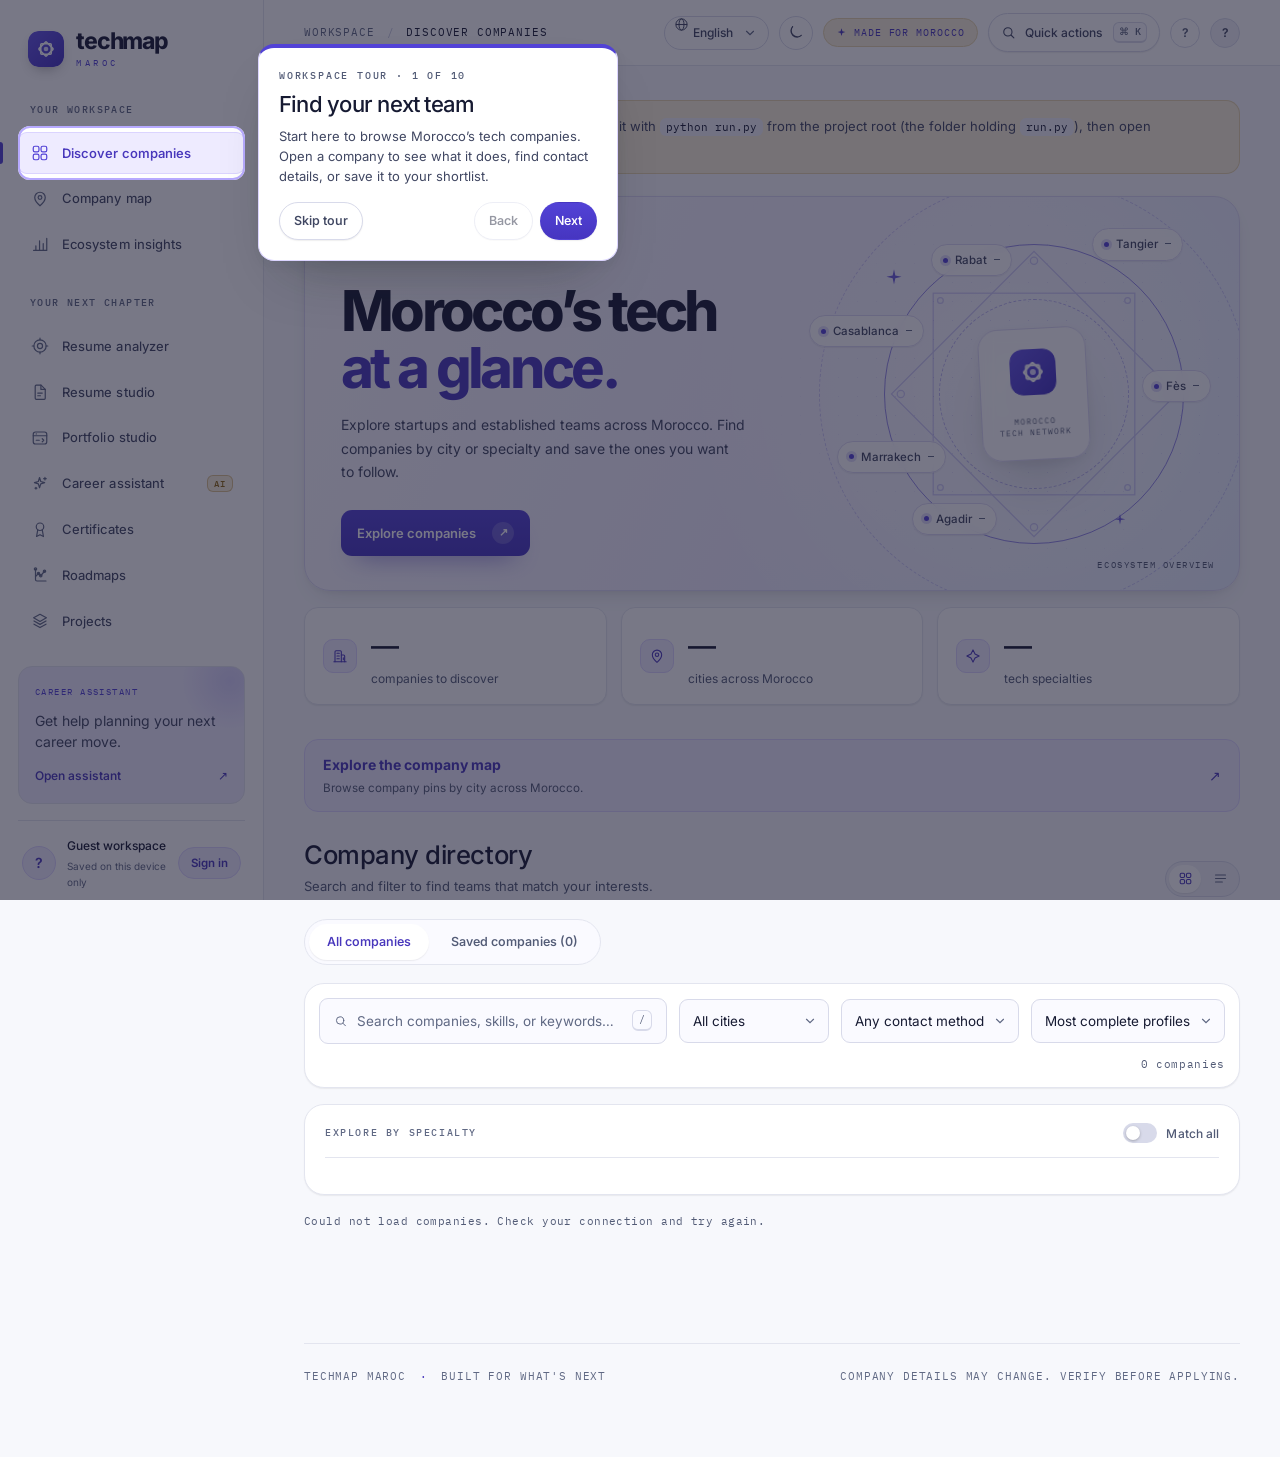
==== commit 5706fbde: "Add a portfolio project library with CV-ready briefs Adds a Projects career tool with 118 shippable " ====
--- a/static/index.html
+++ b/static/index.html
@@ -2,7 +2,7 @@
 <html lang="en">
 <head>
 <meta charset="UTF-8" />
-<script src="js/core/locales.js?v=6"></script>
+<script src="js/core/locales.js?v=7"></script>
 <script src="js/core/language.js?v=1"></script>
 <script src="js/core/appearance.js?v=1"></script>
 <meta name="viewport" content="width=device-width, initial-scale=1.0" />
@@ -15,13 +15,14 @@
 <link rel="stylesheet" href="css/workspace.css?v=19" />
 <link rel="stylesheet" href="css/studio.css?v=18" />
 <link rel="stylesheet" href="css/auth.css?v=19" />
-<link rel="stylesheet" href="css/portfolio-studio.css?v=3" />
+<link rel="stylesheet" href="css/portfolio-studio.css?v=4" />
 <link rel="stylesheet" href="css/tour.css?v=1" />
 <link rel="stylesheet" href="css/language.css?v=1" />
 <link rel="stylesheet" href="css/appearance.css?v=2" />
 <link rel="stylesheet" href="vendor/leaflet/leaflet.css?v=1.9.4" />
 <link rel="stylesheet" href="css/certificates.css?v=1" />
-<link rel="stylesheet" href="css/roadmaps.css?v=1" />
+<link rel="stylesheet" href="css/roadmaps.css?v=3" />
+<link rel="stylesheet" href="css/projects.css?v=1" />
 <link rel="stylesheet" href="css/company-map.css?v=3" />
 </head>
 <body>
@@ -44,6 +45,7 @@
       <button class="nav-tab" data-tab="assistant"><span class="tab-icon" aria-hidden="true"><svg viewBox="0 0 24 24" fill="none" stroke="currentColor" stroke-linecap="round" stroke-linejoin="round"><path d="M11.4 3.4 13 8.6l5.2 1.6-5.2 1.6-1.6 5.2-1.6-5.2L4.6 10.2l5.2-1.6z"/><path d="M18.6 3.2v3.4M16.9 4.9h3.4M6.6 16.4v2.4M5.4 17.6h2.4"/></svg></span> Career assistant <span class="ai-pill">AI</span></button>
       <button class="nav-tab" data-tab="certificates"><span class="tab-icon" aria-hidden="true"><svg viewBox="0 0 24 24" fill="none" stroke="currentColor" stroke-linecap="round" stroke-linejoin="round"><circle cx="12" cy="9" r="5"/><path d="M9 13.2 7.4 22l4.6-2.4L16.6 22 15 13.2"/></svg></span> Certificates</button>
       <button class="nav-tab" data-tab="roadmaps"><span class="tab-icon" aria-hidden="true"><svg viewBox="0 0 24 24" fill="none" stroke="currentColor" stroke-linecap="round" stroke-linejoin="round"><path d="M6 4v14a2 2 0 0 0 2 2h12"/><path d="M6 14l4-4 3 3 5-6"/><circle cx="6" cy="4" r="1.6"/><circle cx="10" cy="10" r="1.6"/><circle cx="13" cy="13" r="1.6"/><circle cx="18" cy="7" r="1.6"/></svg></span> Roadmaps</button>
+      <button class="nav-tab" data-tab="projects"><span class="tab-icon" aria-hidden="true"><svg viewBox="0 0 24 24" fill="none" stroke="currentColor" stroke-linecap="round" stroke-linejoin="round"><path d="m12 3 8.5 4.8L12 12.6 3.5 7.8Z"/><path d="m4 12 8 4.5 8-4.5"/><path d="m4 16.2 8 4.5 8-4.5"/></svg></span> Projects</button>
     </div>
   </div>
   <div class="sidebar-bottom">
@@ -275,7 +277,7 @@
           </div>
         </div>
 
-        <div class="studio-create-actions"><button type="button" id="previewDetailsBtn" class="mini-btn primary">Preview my details <span>↗</span></button><button type="submit" id="generateResumeBtn" class="analyze-btn"><svg viewBox="0 0 24 24" fill="none" stroke="currentColor" stroke-linecap="round" stroke-linejoin="round" aria-hidden="true"><path d="M11.4 3.4 13 8.6l5.2 1.6-5.2 1.6-1.6 5.2-1.6-5.2L4.6 10.2l5.2-1.6z"/><path d="M18.6 3.4v3.2M17 5h3.2"/></svg><span>Polish with AI</span></button></div><p class="studio-fine-print">Preview works without AI. Polishing uses your configured provider.</p>
+        <div class="studio-create-actions"><button type="button" id="previewDetailsBtn" class="mini-btn primary">Preview my details <span>↗</span></button><button type="submit" id="generateResumeBtn" class="analyze-btn"><svg viewBox="0 0 24 24" fill="none" stroke="currentColor" stroke-linecap="round" stroke-linejoin="round" aria-hidden="true"><path d="M11.4 3.4 13 8.6l5.2 1.6-5.2 1.6-1.6 5.2-1.6-5.2L4.6 10.2l5.2-1.6z"/><path d="M18.6 3.4v3.2M17 5h3.2"/></svg><span>Polish with AI</span></button><button type="button" id="syncResumeToPortfolioBtn" class="mini-btn">Sync to Portfolio Studio <span>→</span></button></div><p class="studio-fine-print">Preview works without AI. Polishing uses your configured provider.</p>
       </form>
 
       <div class="resume-preview-pane">
@@ -297,6 +299,7 @@
           <div class="resume-actions">
             <button type="button" id="printResumeBtn" class="mini-btn primary"><svg viewBox="0 0 24 24" fill="none" stroke="currentColor" stroke-linecap="round" stroke-linejoin="round"><path d="M7 9V3.6h10V9"/><rect x="3.5" y="9" width="17" height="7.4" rx="2"/><path d="M7 14.6h10V20H7z"/></svg> Print / Save as PDF</button>
             <button type="button" id="copyResumeBtn" class="mini-btn"><svg viewBox="0 0 24 24" fill="none" stroke="currentColor" stroke-linecap="round" stroke-linejoin="round"><rect x="9" y="9" width="11.4" height="11.4" rx="2.4"/><path d="M15 6.2V5.4A1.4 1.4 0 0 0 13.6 4H5.4A1.4 1.4 0 0 0 4 5.4v8.2A1.4 1.4 0 0 0 5.4 15h.8"/></svg> Copy as text</button>
+            <button type="button" id="syncPreviewToPortfolioBtn" class="mini-btn"><svg viewBox="0 0 24 24" fill="none" stroke="currentColor" stroke-linecap="round" stroke-linejoin="round"><path d="M21 12a9 9 0 0 0-9-9 9.75 9.75 0 0 0-6.74 2.74L3 8"/><path d="M3 3v5h5"/><path d="M3 12a9 9 0 0 0 9 9 9.75 9.75 0 0 0 6.74-2.74L21 16"/><path d="M16 16h5v5"/></svg> Sync to Portfolio</button>
           </div>
           <div id="resumePreview" class="resume-preview template-classic"></div>
         </div>
@@ -336,7 +339,37 @@
     </div>
     <div class="portfolio-layout">
       <form id="portfolioForm" class="portfolio-form">
-        <fieldset><legend>01 / Choose a template</legend><div id="portfolioTemplates" class="portfolio-templates"></div></fieldset>
+        <section id="portfolioSyncCard" class="portfolio-sync-card" aria-labelledby="portfolioSyncTitle">
+          <div class="portfolio-sync-head">
+            <div>
+              <div class="eyebrow">Resume Studio sync</div>
+              <h2 id="portfolioSyncTitle">Import your résumé details</h2>
+              <p id="portfolioSyncSummary">Bring over your profile, skills, experience, education, and projects from Resume Studio in one click.</p>
+            </div>
+          </div>
+          <label id="portfolioSyncPhotoWrap" class="portfolio-sync-check hidden">
+            <input type="checkbox" id="portfolioSyncPhoto" checked>
+            <span>Include Resume Studio photo</span>
+          </label>
+          <div id="portfolioSyncButtons" class="portfolio-sync-actions">
+            <button type="button" id="portfolioSyncMerge" class="mini-btn primary">Import from Resume Studio</button>
+            <button type="button" id="portfolioSyncReplace" class="mini-btn hidden">Replace with Resume</button>
+            <button type="button" id="portfolioSyncOpenResume" class="mini-btn hidden">Open Resume Studio</button>
+            <button type="button" id="portfolioSyncUndo" class="mini-btn hidden">Undo sync</button>
+          </div>
+          <p id="portfolioSyncStatus" class="portfolio-sync-status" role="status"></p>
+        </section>
+        <fieldset><legend>01 / Choose a template</legend>
+          <div id="portfolioTemplates" class="portfolio-templates"></div>
+          <div class="portfolio-motion-control">
+            <span class="portfolio-motion-label">Page animations</span>
+            <div class="portfolio-motion-options" role="radiogroup" aria-label="Page animations">
+              <label class="portfolio-motion-pill"><input type="radio" name="motion" value="expressive" checked><span>Expressive</span></label>
+              <label class="portfolio-motion-pill"><input type="radio" name="motion" value="subtle"><span>Subtle</span></label>
+              <label class="portfolio-motion-pill"><input type="radio" name="motion" value="none"><span>Off</span></label>
+            </div>
+          </div>
+        </fieldset>
         <fieldset><legend>02 / Your profile</legend><div class="portfolio-fields">
           <label class="full">Portfolio profile photo
             <select name="photo_mode" aria-describedby="portfolioPhotoHint">
@@ -378,7 +411,7 @@
         </fieldset>
       </form>
       <aside id="portfolioPreview" class="portfolio-preview" aria-label="Portfolio preview">
-        <div class="portfolio-preview-bar"><div><div class="eyebrow">Live preview</div><strong id="portfolioDesign">Minimal</strong></div><div class="portfolio-preview-tools"><span id="portfolioPreviewMode">Sample content</span><button type="button" id="portfolioSample" class="mini-btn">Show my content</button></div></div>
+        <div class="portfolio-preview-bar"><div><div class="eyebrow">Live preview</div><strong id="portfolioDesign">Minimal</strong></div><div class="portfolio-preview-tools"><span id="portfolioPreviewMode">Sample content</span><button type="button" id="portfolioReplay" class="mini-btn" title="Replay page animations">Replay</button><button type="button" id="portfolioSample" class="mini-btn">Show my content</button></div></div>
         <p id="portfolioPreviewStatus" role="status" hidden></p>
         <iframe id="portfolioFrame" title="Preview of your portfolio website" sandbox></iframe>
       </aside>
@@ -449,6 +482,72 @@
     <div class="roadmap-phases" id="roadmapPhases"></div>
   </section>
 
+  <!-- PROJECTS TAB -->
+  <section id="projects" class="tab-panel">
+    <div class="panel-header">
+      <div class="eyebrow">Career tools / Projects</div>
+      <h1>Portfolio projects that get you hired</h1>
+      <p>A library of shippable project briefs across 13 specialties. Each idea comes with scope, features, steps, a suggested stack and a CV bullet you can adapt. Start with a weekend build and work up.</p>
+    </div>
+
+    <div class="project-summary">
+      <div class="project-summary-copy">
+        <span class="project-summary-kicker">One shipped project beats ten tutorials</span>
+        <p>Save a few briefs, mark what you are building and what you shipped. Progress is kept on this device, and follows you when you sign in.</p>
+        <button type="button" class="mini-btn primary" id="projectQuickWin">Show me weekend builds <span aria-hidden="true">↗</span></button>
+      </div>
+      <div class="project-stats" aria-label="Your project progress">
+        <div><strong id="projectTotal">0</strong><span>project ideas</span></div>
+        <div><strong id="projectSavedCount">0</strong><span>saved</span></div>
+        <div><strong id="projectShippedCount">0</strong><span>shipped</span></div>
+      </div>
+    </div>
+
+    <div class="projects-toolbar">
+      <div class="search-box project-search">
+        <span class="search-icon" aria-hidden="true"><svg viewBox="0 0 24 24" fill="none" stroke="currentColor" stroke-linecap="round" stroke-linejoin="round"><circle cx="11" cy="11" r="6.6"/><path d="m16 16 4.6 4.6"/></svg></span>
+        <input type="search" id="projectSearch" placeholder="Search ideas, stacks or skills…" aria-label="Search project ideas" />
+      </div>
+      <select id="projectLevel" aria-label="Filter by difficulty">
+        <option value="all">Any difficulty</option>
+        <option value="beginner">Beginner</option>
+        <option value="intermediate">Intermediate</option>
+        <option value="advanced">Advanced</option>
+      </select>
+      <select id="projectTime" aria-label="Filter by time">
+        <option value="all">Any time commitment</option>
+        <option value="weekend">A weekend</option>
+        <option value="sprint">1–2 weeks</option>
+        <option value="month">3–4 weeks</option>
+        <option value="deep">2+ months</option>
+      </select>
+      <select id="projectSort" aria-label="Sort project ideas">
+        <option value="recommended">Recommended</option>
+        <option value="quickest">Quickest wins</option>
+        <option value="easiest">Easiest first</option>
+        <option value="az">Title: A–Z</option>
+      </select>
+      <button type="button" class="mini-btn" id="projectSurprise">Surprise me</button>
+      <label class="switch project-saved-toggle" title="Only show projects you saved, are building or shipped">
+        <input type="checkbox" id="projectSavedOnly" />
+        <span class="switch-track"></span>
+        <span class="switch-text">Saved only</span>
+      </label>
+    </div>
+
+    <div class="chip-row project-chips" id="projectChips" role="tablist" aria-label="Filter projects by specialty"></div>
+
+    <div class="project-status" id="projectStatus" role="status" aria-live="polite"></div>
+
+    <div class="project-grid" id="projectGrid"></div>
+
+    <div class="empty-state project-empty hidden" id="projectEmpty">
+      <div class="empty-icon" aria-hidden="true"><svg viewBox="0 0 24 24" fill="none" stroke="currentColor" stroke-linecap="round" stroke-linejoin="round"><path d="m12 3 8.5 4.8L12 12.6 3.5 7.8Z"/><path d="m4 12 8 4.5 8-4.5"/><path d="m4 16.2 8 4.5 8-4.5"/></svg></div>
+      <p id="projectEmptyText">No project ideas match these filters.</p>
+      <button type="button" class="mini-btn" id="projectReset">Clear filters</button>
+    </div>
+  </section>
+
   <!-- CERTIFICATES TAB -->
   <section id="certificates" class="tab-panel">
     <div class="panel-header">
@@ -596,21 +695,29 @@
     <div class="tour-actions"><button id="tourSkip" type="button" class="mini-btn">Skip tour</button><button id="tourBack" type="button" class="mini-btn">Back</button><button id="tourNext" type="button" class="mini-btn primary">Next</button></div>
   </div>
 </dialog>
+<dialog id="projectDialog" class="project-dialog" aria-labelledby="projectDialogTitle">
+  <button type="button" class="dialog-close" id="projectDialogClose" aria-label="Close project brief">✕</button>
+  <div class="project-dialog-inner">
+    <div id="projectDialogBody"></div>
+  </div>
+</dialog>
 <div id="toast" class="toast" role="status"></div>
 
 
 
 <script src="vendor/animejs/anime.min.js?v=3.2.2"></script>
-<script src="js/features/app.js?v=24"></script>
+<script src="js/features/app.js?v=25"></script>
 <script src="js/features/certificates.js?v=1"></script>
-<script src="js/features/roadmaps.js?v=1"></script>
+<script src="js/features/roadmaps.js?v=3"></script>
+<script src="js/core/projects-data.js?v=1"></script>
+<script src="js/features/projects.js?v=1"></script>
 <script src="js/features/photos.js?v=1"></script>
-<script src="js/features/auth.js?v=19"></script>
-<script src="js/features/workspace.js?v=19"></script>
-<script src="js/features/quick-actions.js?v=21"></script>
-<script src="js/features/studio.js?v=18"></script>
-<script src="js/features/portfolio.js?v=3"></script>
-<script src="js/features/tour.js?v=3"></script>
+<script src="js/features/auth.js?v=20"></script>
+<script src="js/features/workspace.js?v=20"></script>
+<script src="js/features/quick-actions.js?v=22"></script>
+<script src="js/features/studio.js?v=19"></script>
+<script src="js/features/portfolio.js?v=5"></script>
+<script src="js/features/tour.js?v=4"></script>
 <script src="js/features/language-ui.js?v=1"></script>
 <script src="js/core/map-locations.js?v=1"></script>
 <script src="js/features/company-location.js?v=1"></script>
--- a/static/css/portfolio-studio.css
+++ b/static/css/portfolio-studio.css
@@ -9,7 +9,7 @@
 .portfolio-templates, .portfolio-fields { display: grid; grid-template-columns: repeat(2, minmax(0, 1fr)); gap: 10px; }
 .portfolio-fields .full { grid-column: 1 / -1; }
 .portfolio-fields label, .portfolio-publishing > label { display: grid; gap: 5px; font-size: 12px; color: var(--ink-2); font-weight: 600; min-width: 0; }
-.portfolio-form :is(input:not([type="radio"]), textarea) { width: 100%; min-width: 0; padding: 9px; border: 1px solid var(--line-2); border-radius: 8px; background: var(--surface-2); color: var(--ink); font: inherit; }
+.portfolio-form :is(input:not([type="radio"]):not([type="checkbox"]), textarea) { width: 100%; min-width: 0; padding: 9px; border: 1px solid var(--line-2); border-radius: 8px; background: var(--surface-2); color: var(--ink); font: inherit; }
 .portfolio-form input::placeholder, .portfolio-form textarea::placeholder { color: var(--ink-4); font-weight: 400; }
 .portfolio-option { position: relative; cursor: pointer; }
 .portfolio-option input { position: absolute; opacity: 0; }
@@ -65,7 +65,7 @@
 .portfolio-preview-bar { background: var(--surface); flex-wrap: wrap; }
 .portfolio-preview-tools { display: flex; align-items: center; flex-wrap: wrap; gap: 8px; }
 #portfolioPreviewMode { color: var(--ink-3); font-size: 11px; }
-#portfolioSample { font-size: 11px; }
+#portfolioSample, #portfolioReplay { font-size: 11px; }
 .portfolio-option-card { padding: 9px; }
 .portfolio-thumb { height: 56px; }
 .portfolio-thumb.minimal { --thumb: #edf3ef; --stroke: #31564c; }
@@ -73,3 +73,110 @@
 #portfolioPhotoHint a { color: var(--brand-text); text-decoration: underline; }
 .portfolio-form .photo-picker input[type="file"] { padding: 5px; }
 .portfolio-entry .photo-picker > img { width: 96px; height: 54px; }
+
+/* Resume Studio sync card */
+.portfolio-sync-card {
+  display: grid;
+  gap: 11px;
+  padding: 16px 18px;
+  border: 1px solid color-mix(in srgb, var(--brand) 28%, var(--line));
+  border-radius: var(--radius-lg);
+  background: linear-gradient(145deg, color-mix(in srgb, var(--brand-soft) 55%, var(--surface)), var(--surface));
+  transition: box-shadow .25s ease, border-color .25s ease;
+}
+.portfolio-sync-card.is-highlighted {
+  border-color: var(--brand);
+  box-shadow: 0 0 0 3px color-mix(in srgb, var(--brand) 20%, transparent);
+}
+.portfolio-sync-card h2 {
+  margin: 4px 0;
+  font-size: 16px;
+  font-weight: 700;
+  letter-spacing: -.02em;
+}
+.portfolio-sync-card p {
+  margin: 0;
+  font-size: 12.5px;
+  color: var(--ink-3);
+  line-height: 1.5;
+}
+.portfolio-sync-check {
+  display: inline-flex;
+  align-items: center;
+  gap: 8px;
+  font-size: 12.5px;
+  font-weight: 600;
+  color: var(--ink-2);
+  cursor: pointer;
+  justify-self: start;
+}
+.portfolio-sync-check input[type="checkbox"] {
+  width: 15px;
+  height: 15px;
+  padding: 0;
+  accent-color: var(--brand);
+}
+.portfolio-sync-actions {
+  display: flex;
+  flex-wrap: wrap;
+  align-items: center;
+  gap: 8px;
+}
+.portfolio-sync-status:empty { display: none; }
+.portfolio-sync-card .portfolio-sync-status {
+  color: var(--brand-text);
+  font-weight: 600;
+  font-size: 12px;
+}
+
+/* Page animation style selector */
+.portfolio-motion-control {
+  display: flex;
+  flex-wrap: wrap;
+  align-items: center;
+  justify-content: space-between;
+  gap: 10px;
+  margin-top: 14px;
+  padding-top: 14px;
+  border-top: 1px solid var(--line);
+}
+.portfolio-motion-label {
+  font-size: 12px;
+  font-weight: 600;
+  color: var(--ink-2);
+}
+.portfolio-motion-options {
+  display: inline-flex;
+  gap: 4px;
+  padding: 3px;
+  border: 1px solid var(--line);
+  border-radius: var(--radius-pill);
+  background: var(--surface-2);
+}
+.portfolio-motion-pill {
+  position: relative;
+  cursor: pointer;
+}
+.portfolio-motion-pill input {
+  position: absolute;
+  opacity: 0;
+  pointer-events: none;
+}
+.portfolio-motion-pill span {
+  display: block;
+  padding: 5px 11px;
+  border-radius: var(--radius-pill);
+  font-size: 11.5px;
+  font-weight: 600;
+  color: var(--ink-3);
+  transition: background .18s ease, color .18s ease;
+}
+.portfolio-motion-pill input:checked + span {
+  background: var(--brand);
+  color: #fff;
+}
+.portfolio-motion-pill input:focus-visible + span {
+  outline: 2px solid var(--ring);
+  outline-offset: 2px;
+}
+
--- a/static/css/roadmaps.css
+++ b/static/css/roadmaps.css
@@ -1,5 +1,5 @@
-/* Roadmaps tab — guided learning paths with checkable, trackable steps.
-   Reuses the site's design tokens so it follows light/dark mode. */
+/* Roadmaps tab — clean, connected vertical roadmap. Every step sits on a
+   single spine so the path is visibly continuous. Reuses the site tokens. */
 
 .roadmap-toolbar { margin: 22px 0 14px; }
 
@@ -19,7 +19,7 @@
   flex-wrap: wrap;
 }
 .roadmap-summary-head h2 { font-size: 21px; letter-spacing: -0.01em; margin: 0 0 4px; color: var(--ink); }
-.roadmap-summary-head p { margin: 0; color: var(--ink-3); font-size: 14px; max-width: 60ch; line-height: 1.5; }
+.roadmap-summary-head p { margin: 0; color: var(--ink-3); font-size: 14px; max-width: 62ch; line-height: 1.5; }
 
 .roadmap-progress { margin-top: 16px; display: flex; align-items: center; gap: 12px; }
 .progress-track {
@@ -38,101 +38,115 @@
 }
 .progress-label { font-size: 13px; color: var(--ink-3); font-weight: 600; white-space: nowrap; }
 
-/* Phases */
-.rm-phase { margin-bottom: 26px; }
+/* ---- Vertical connected roadmap ---- */
+.rm-roadmap { position: relative; padding: 4px 0 8px; }
+/* the single continuous spine */
+.rm-roadmap::before {
+  content: "";
+  position: absolute;
+  left: 19px;
+  top: 14px;
+  bottom: 14px;
+  width: 3px;
+  border-radius: 3px;
+  background: var(--line-2);
+}
+
+.rm-phase { position: relative; }
 .rm-phase-head {
   display: flex;
   align-items: center;
-  gap: 12px;
-  margin-bottom: 12px;
+  gap: 11px;
+  margin: 22px 0 6px;
+  padding-left: 56px;
 }
 .rm-phase-num {
   display: grid;
   place-items: center;
-  width: 28px;
-  height: 28px;
+  width: 26px;
+  height: 26px;
   border-radius: 50%;
-  background: var(--brand-soft);
-  color: var(--brand-text);
+  background: var(--phase, var(--brand-soft));
+  color: #fff;
   font-weight: 700;
-  font-size: 13px;
+  font-size: 12px;
   flex-shrink: 0;
 }
 .rm-phase-head h3 { margin: 0; font-size: 16px; color: var(--ink); letter-spacing: -0.01em; }
 
-.rm-steps {
-  position: relative;
-  padding-left: 4px;
-}
-/* connector line down the left, behind the check nodes */
-.rm-steps::before {
-  content: "";
-  position: absolute;
-  left: 16px;
-  top: 18px;
-  bottom: 18px;
-  width: 2px;
-  background: var(--line-2);
-}
-
 .rm-step {
   position: relative;
   display: grid;
-  grid-template-columns: 34px 1fr;
-  gap: 14px;
+  grid-template-columns: 40px 1fr;
+  gap: 16px;
   align-items: start;
-  padding: 8px 0;
+  padding: 10px 0;
 }
-
 .rm-check {
   position: relative;
   z-index: 1;
-  width: 28px;
-  height: 28px;
-  margin-top: 6px;
+  width: 40px;
+  height: 40px;
   border-radius: 50%;
-  border: 2px solid var(--line-strong);
   background: var(--surface);
+  border: 3px solid var(--phase, var(--brand));
+  box-shadow: 0 4px 10px rgba(20, 20, 40, 0.12);
+  cursor: pointer;
+  flex-shrink: 0;
+  transition: transform 0.12s var(--ease), border-color 0.2s var(--ease);
+}
+.rm-check:hover { transform: translateY(-2px); }
+.rm-check:active { transform: scale(0.92); }
+.rm-check::before {
+  content: "";
+  position: absolute;
+  inset: 5px;
+  border-radius: 50%;
+  background: var(--surface);
+  box-shadow: inset 0 0 0 2px var(--phase, var(--brand));
+}
+.rm-check::after {
+  content: "";
+  position: absolute;
+  inset: 13px;
+  border-radius: 50%;
+  background: var(--phase, var(--brand));
+}
+
+.rm-step.done .rm-check { border-color: var(--ok); }
+.rm-step.done .rm-check::before { box-shadow: inset 0 0 0 2px var(--ok); }
+.rm-step.done .rm-check::after {
+  content: "✓";
+  inset: 6px;
+  border-radius: 50%;
+  background: var(--ok);
+  color: #fff;
   display: grid;
   place-items: center;
-  cursor: pointer;
-  transition: background 0.2s var(--ease), border-color 0.2s var(--ease), transform 0.1s var(--ease);
-}
-.rm-check:hover { border-color: var(--brand); }
-.rm-check:active { transform: scale(0.92); }
-.rm-check::after {
-  content: "✓";
-  color: #fff;
   font-size: 15px;
   font-weight: 800;
   line-height: 1;
-  opacity: 0;
-  transform: scale(0.4);
-  transition: opacity 0.18s var(--ease), transform 0.18s var(--ease);
 }
-.rm-step.done .rm-check { background: var(--brand); border-color: var(--brand); }
-.rm-step.done .rm-check::after { opacity: 1; transform: scale(1); }
+.rm-step.done .rm-card { border-color: var(--ok-soft); background: var(--ok-soft); }
+.rm-step.done .rm-card h4 { color: var(--ink-3); }
 
-.rm-step-body {
+.rm-card {
   background: var(--surface);
   border: 1px solid var(--line);
   border-radius: var(--radius);
-  padding: 13px 15px;
-  transition: border-color 0.2s var(--ease), box-shadow 0.2s var(--ease), opacity 0.2s var(--ease);
+  padding: 12px 15px;
+  transition: border-color 0.2s var(--ease), box-shadow 0.2s var(--ease);
 }
-.rm-step-body:hover { border-color: var(--line-strong); box-shadow: var(--shadow-1); }
-.rm-step.done .rm-step-body { opacity: 0.72; }
-
-.rm-step-top {
+.rm-card:hover { border-color: var(--line-strong); box-shadow: var(--shadow-1); }
+.rm-card-top {
   display: flex;
   align-items: center;
   justify-content: space-between;
   gap: 10px;
   flex-wrap: wrap;
 }
-.rm-step-top h4 { margin: 0; font-size: 15px; color: var(--ink); letter-spacing: -0.005em; }
-.rm-step.done .rm-step-top h4 { text-decoration: line-through; color: var(--ink-3); }
-.rm-step-body p { margin: 6px 0 0; font-size: 13.5px; line-height: 1.5; color: var(--ink-3); }
+.rm-card-top h4 { margin: 0; font-size: 15px; color: var(--ink); letter-spacing: -0.005em; }
+.rm-card p { margin: 6px 0 0; font-size: 13.5px; line-height: 1.5; color: var(--ink-3); }
 
 .rm-type {
   font-size: 11px;
@@ -166,9 +180,10 @@
   transition: background 0.18s var(--ease), transform 0.18s var(--ease);
 }
 .rm-action:hover { background: var(--brand-soft); transform: translateY(-1px); }
-.rm-action svg { width: 14px; height: 14px; }
 
 @media (max-width: 560px) {
-  .rm-step { grid-template-columns: 30px 1fr; gap: 10px; }
-  .rm-steps::before { left: 14px; }
+  .rm-phase-head { padding-left: 50px; }
+  .rm-step { grid-template-columns: 34px 1fr; gap: 12px; }
+  .rm-roadmap::before { left: 16px; }
+  .rm-check { width: 34px; height: 34px; }
 }
--- a/static/css/projects.css
+++ b/static/css/projects.css
@@ -0,0 +1,753 @@
+/* Projects tab — a curated portfolio-project library.
+   Reuses the workspace tokens and accent tracks, so light/dark both work. */
+
+/* ---- Summary ------------------------------------------------------------ */
+.project-summary {
+  display: grid;
+  grid-template-columns: minmax(0, 1fr) auto;
+  gap: 26px;
+  align-items: center;
+  margin: 24px 0 20px;
+  padding: 22px 24px;
+  border: 1px solid var(--brand-line);
+  border-radius: var(--radius-lg);
+  background:
+    radial-gradient(140% 160% at 100% 0%, var(--brand-soft) 0%, transparent 58%),
+    var(--surface);
+  box-shadow: var(--shadow-1);
+}
+
+.project-summary-kicker {
+  display: inline-block;
+  margin-bottom: 7px;
+  color: var(--brand-text);
+  font-family: var(--font-mono);
+  font-size: 10.5px;
+  font-weight: 500;
+  letter-spacing: 0.09em;
+  text-transform: uppercase;
+}
+.project-summary-copy p {
+  margin: 0 0 14px;
+  max-width: 62ch;
+  color: var(--ink-3);
+  font-size: 13.5px;
+  line-height: 1.6;
+}
+.project-summary-copy .mini-btn {
+  display: inline-flex;
+  align-items: center;
+  gap: 7px;
+}
+
+.project-stats {
+  display: flex;
+  gap: 10px;
+  flex-wrap: wrap;
+}
+.project-stats > div {
+  min-width: 108px;
+  padding: 14px 16px;
+  border: 1px solid var(--line);
+  border-radius: var(--radius);
+  background: color-mix(in srgb, var(--surface) 78%, transparent);
+  text-align: center;
+}
+.project-stats strong {
+  display: block;
+  color: var(--ink);
+  font-family: var(--font-mono);
+  font-size: 26px;
+  font-weight: 500;
+  line-height: 1;
+  letter-spacing: -0.02em;
+}
+.project-stats span {
+  display: block;
+  margin-top: 6px;
+  color: var(--ink-4);
+  font-family: var(--font-mono);
+  font-size: 9.5px;
+  letter-spacing: 0.08em;
+  text-transform: uppercase;
+}
+
+/* ---- Toolbar ------------------------------------------------------------ */
+.projects-toolbar {
+  display: flex;
+  flex-wrap: wrap;
+  align-items: center;
+  gap: 10px;
+  margin: 0 0 14px;
+}
+.project-search {
+  flex: 1 1 280px;
+  max-width: 460px;
+}
+.projects-toolbar select {
+  max-width: 190px;
+}
+.projects-toolbar .mini-btn {
+  white-space: nowrap;
+}
+.project-saved-toggle {
+  display: inline-flex;
+  align-items: center;
+  gap: 9px;
+  padding: 8px 13px;
+  border: 1px solid var(--line);
+  border-radius: var(--radius-pill);
+  background: var(--surface);
+  cursor: pointer;
+  user-select: none;
+  transition: border-color 0.2s var(--ease), background 0.2s var(--ease);
+}
+.project-saved-toggle:hover {
+  border-color: var(--line-strong);
+}
+.project-saved-toggle .switch-text {
+  color: var(--ink-2);
+  font-size: 12.5px;
+  font-weight: 500;
+}
+
+.project-chips {
+  margin-bottom: 14px;
+}
+
+.project-status {
+  margin: 0 2px 16px;
+  color: var(--ink-3);
+  font-size: 13px;
+}
+.project-status strong {
+  color: var(--ink);
+  font-weight: 600;
+}
+
+/* ---- Cards -------------------------------------------------------------- */
+.project-grid {
+  display: grid;
+  grid-template-columns: repeat(auto-fill, minmax(300px, 1fr));
+  gap: 16px;
+  padding-bottom: 8px;
+}
+
+.project-card {
+  --pa: var(--brand);
+  --pa-soft: var(--brand-soft);
+  --pa-line: var(--brand-line);
+  position: relative;
+  display: flex;
+  flex-direction: column;
+  min-height: 100%;
+  padding: 17px 18px 14px 20px;
+  border: 1px solid var(--line);
+  border-radius: var(--radius-lg);
+  background: var(--surface);
+  box-shadow: var(--shadow-1);
+  overflow: hidden;
+  transition: transform 0.22s var(--ease), box-shadow 0.22s var(--ease), border-color 0.22s var(--ease);
+}
+.project-card::before {
+  content: "";
+  position: absolute;
+  inset: 0 auto 0 0;
+  width: 4px;
+  background: linear-gradient(180deg, var(--pa) 0%, color-mix(in srgb, var(--pa) 45%, transparent) 100%);
+}
+.project-card:hover {
+  transform: translateY(-3px);
+  border-color: var(--pa-line);
+  box-shadow: var(--shadow-3);
+}
+.project-card:focus-within {
+  border-color: var(--pa-line);
+}
+
+.project-card[data-accent="brand"] { --pa: var(--brand); --pa-soft: var(--brand-soft); --pa-line: var(--brand-line); }
+.project-card[data-accent="gold"] { --pa: var(--gold); --pa-soft: var(--gold-soft); --pa-line: var(--gold-line); }
+.project-card[data-accent="terracotta"] { --pa: var(--terracotta); --pa-soft: var(--terracotta-soft); --pa-line: var(--terracotta-line); }
+.project-card[data-accent="indigo"] { --pa: var(--indigo); --pa-soft: var(--indigo-soft); --pa-line: color-mix(in srgb, var(--indigo) 24%, transparent); }
+.project-card[data-accent="sage"] { --pa: var(--sage); --pa-soft: #eaf1e7; --pa-line: #cfe0c8; }
+.project-card[data-accent="ok"] { --pa: var(--ok); --pa-soft: var(--ok-soft); --pa-line: #bfe0cd; }
+
+.project-card-top {
+  display: flex;
+  align-items: center;
+  gap: 10px;
+  justify-content: space-between;
+  margin-bottom: 9px;
+}
+.project-specialty {
+  color: var(--pa);
+  font-family: var(--font-mono);
+  font-size: 9.5px;
+  font-weight: 500;
+  letter-spacing: 0.075em;
+  text-transform: uppercase;
+}
+.project-level {
+  padding: 3px 9px;
+  border-radius: var(--radius-pill);
+  font-size: 10.5px;
+  font-weight: 650;
+  letter-spacing: 0.01em;
+  white-space: nowrap;
+}
+.project-level--beginner { background: var(--ok-soft); color: var(--ok); }
+.project-level--intermediate { background: var(--gold-soft); color: var(--gold-ink); }
+.project-level--advanced { background: var(--surface-3); color: var(--ink-3); }
+
+.project-card h3 {
+  margin: 0;
+  font-size: 17px;
+  line-height: 1.3;
+  letter-spacing: -0.015em;
+}
+.project-title-btn {
+  padding: 0;
+  border: 0;
+  background: none;
+  color: var(--ink);
+  font: inherit;
+  text-align: start;
+  cursor: pointer;
+}
+.project-title-btn:hover {
+  color: var(--pa);
+}
+.project-title-btn:focus-visible {
+  outline: 2px solid var(--pa);
+  outline-offset: 3px;
+  border-radius: 3px;
+}
+
+.project-pitch {
+  margin: 7px 0 11px;
+  color: var(--ink-3);
+  font-size: 13.2px;
+  line-height: 1.5;
+}
+
+.project-meta {
+  display: flex;
+  flex-wrap: wrap;
+  align-items: center;
+  gap: 8px;
+  margin-bottom: 10px;
+  color: var(--ink-4);
+  font-size: 11.5px;
+}
+.project-meta-item {
+  display: inline-flex;
+  align-items: center;
+  gap: 5px;
+}
+.project-meta-item svg {
+  width: 13px;
+  height: 13px;
+}
+.project-meta-cv {
+  color: var(--ok);
+  font-weight: 550;
+}
+.project-state {
+  padding: 2px 8px;
+  border-radius: var(--radius-pill);
+  font-size: 10px;
+  font-weight: 700;
+  letter-spacing: 0.03em;
+  text-transform: uppercase;
+}
+.project-state--saved { background: var(--brand-soft); color: var(--brand-text); }
+.project-state--building { background: var(--gold-soft); color: var(--gold-ink); }
+.project-state--shipped { background: var(--ok-soft); color: var(--ok); }
+
+.project-stack {
+  display: flex;
+  flex-wrap: wrap;
+  gap: 6px;
+  margin-top: auto;
+}
+.project-tag {
+  padding: 3px 9px;
+  border: 1px solid var(--line);
+  border-radius: var(--radius-pill);
+  background: var(--surface-3);
+  color: var(--ink-3);
+  font-size: 11px;
+  white-space: nowrap;
+}
+
+.project-card-foot {
+  display: flex;
+  align-items: center;
+  justify-content: space-between;
+  gap: 10px;
+  margin-top: 14px;
+  padding-top: 12px;
+  border-top: 1px solid var(--line);
+}
+.project-save {
+  display: inline-flex;
+  align-items: center;
+  gap: 6px;
+  padding: 6px 10px;
+  border: 1px solid var(--line);
+  border-radius: var(--radius-sm);
+  background: var(--surface-2);
+  color: var(--ink-3);
+  font-size: 12px;
+  font-weight: 550;
+  transition: background 0.18s var(--ease), color 0.18s var(--ease), border-color 0.18s var(--ease);
+}
+.project-save svg {
+  width: 14px;
+  height: 14px;
+}
+.project-save:hover {
+  border-color: var(--pa-line);
+  background: var(--pa-soft);
+  color: var(--pa);
+}
+.project-save.is-saved {
+  border-color: var(--pa-line);
+  background: var(--pa-soft);
+  color: var(--pa);
+}
+.project-save.is-saved svg {
+  fill: currentColor;
+}
+.project-open {
+  padding: 6px 2px;
+  border: 0;
+  background: none;
+  color: var(--pa);
+  font-size: 12.5px;
+  font-weight: 600;
+  cursor: pointer;
+}
+.project-open:hover {
+  text-decoration: underline;
+  text-underline-offset: 3px;
+}
+
+/* ---- Empty -------------------------------------------------------------- */
+.project-empty {
+  margin-top: 12px;
+}
+.project-empty .mini-btn {
+  margin-top: 10px;
+}
+
+/* ---- Detail dialog ------------------------------------------------------ */
+.project-dialog {
+  position: fixed;
+  top: 50%;
+  left: 50%;
+  transform: translate(-50%, -50%);
+  width: min(1080px, calc(100vw - 32px));
+  max-height: min(90vh, 940px);
+  margin: 0;
+  padding: 0;
+  border: 1px solid var(--line);
+  border-radius: var(--radius-xl);
+  background: var(--surface);
+  color: var(--ink);
+  box-shadow: var(--shadow-4);
+  overflow: hidden;
+}
+.project-dialog::backdrop {
+  background: color-mix(in srgb, var(--brand-2) 40%, rgba(8, 12, 10, 0.52));
+  backdrop-filter: blur(7px);
+}
+.project-dialog[open] {
+  animation: dialog-in-centered 0.3s var(--ease) both;
+}
+.project-dialog-inner {
+  position: relative;
+  max-height: min(90vh, 940px);
+  overflow-y: auto;
+}
+.project-dialog .dialog-close {
+  position: absolute;
+  z-index: 3;
+  top: 18px;
+  right: 18px;
+}
+
+.project-dialog-head {
+  --pa: var(--brand);
+  --pa-soft: var(--brand-soft);
+  --pa-line: var(--brand-line);
+  padding: 32px 32px 26px;
+  border-bottom: 1px solid var(--line);
+  background:
+    radial-gradient(120% 190% at 100% 0%, var(--pa-soft) 0%, transparent 60%),
+    var(--surface-2);
+}
+.project-dialog-head[data-accent="brand"] { --pa: var(--brand); --pa-soft: var(--brand-soft); --pa-line: var(--brand-line); }
+.project-dialog-head[data-accent="gold"] { --pa: var(--gold); --pa-soft: var(--gold-soft); --pa-line: var(--gold-line); }
+.project-dialog-head[data-accent="terracotta"] { --pa: var(--terracotta); --pa-soft: var(--terracotta-soft); --pa-line: var(--terracotta-line); }
+.project-dialog-head[data-accent="indigo"] { --pa: var(--indigo); --pa-soft: var(--indigo-soft); --pa-line: color-mix(in srgb, var(--indigo) 24%, transparent); }
+.project-dialog-head[data-accent="sage"] { --pa: var(--sage); --pa-soft: #eaf1e7; --pa-line: #cfe0c8; }
+.project-dialog-head[data-accent="ok"] { --pa: var(--ok); --pa-soft: var(--ok-soft); --pa-line: #bfe0cd; }
+
+.project-dialog-kicker {
+  color: var(--pa);
+  font-family: var(--font-mono);
+  font-size: 10.5px;
+  font-weight: 500;
+  letter-spacing: 0.08em;
+  text-transform: uppercase;
+}
+.project-dialog-head h2 {
+  margin: 10px 52px 10px 0;
+  font-size: clamp(25px, 3.2vw, 34px);
+  line-height: 1.15;
+  letter-spacing: -0.025em;
+}
+.project-dialog-pitch {
+  max-width: 72ch;
+  margin: 0;
+  color: var(--ink-2);
+  font-size: 14.5px;
+  line-height: 1.6;
+}
+
+.project-detail-grid {
+  display: grid;
+  grid-template-columns: minmax(0, 1fr) 320px;
+  gap: 30px;
+  padding: 28px 32px 34px;
+}
+
+.project-detail-section {
+  margin-bottom: 26px;
+}
+.project-detail-section h3,
+.project-bullet-card h3,
+.project-side-block h3 {
+  margin: 0 0 10px;
+  color: var(--ink);
+  font-size: 15px;
+  letter-spacing: -0.01em;
+}
+.project-detail-section > p {
+  margin: 0 0 14px;
+  color: var(--ink-3);
+  font-size: 13.8px;
+  line-height: 1.65;
+}
+
+.project-feature-list {
+  display: grid;
+  gap: 9px;
+  margin: 0;
+  padding: 0;
+  list-style: none;
+}
+.project-feature-list li {
+  display: flex;
+  align-items: flex-start;
+  gap: 9px;
+  color: var(--ink-2);
+  font-size: 13.4px;
+  line-height: 1.5;
+}
+.project-feature-list svg {
+  width: 15px;
+  height: 15px;
+  margin-top: 2px;
+  flex-shrink: 0;
+  color: var(--ok);
+}
+
+.project-step-list {
+  display: grid;
+  gap: 12px;
+  margin: 0;
+  padding: 0;
+  list-style: none;
+  counter-reset: project-step;
+}
+.project-step-list li {
+  display: flex;
+  gap: 12px;
+  color: var(--ink-2);
+  font-size: 13.4px;
+  line-height: 1.55;
+  counter-increment: project-step;
+}
+.project-step-list li::before {
+  content: counter(project-step);
+  display: grid;
+  place-items: center;
+  width: 24px;
+  height: 24px;
+  flex-shrink: 0;
+  border-radius: 50%;
+  background: var(--brand-soft);
+  color: var(--brand-text);
+  font-family: var(--font-mono);
+  font-size: 11px;
+  font-weight: 600;
+}
+
+.project-bullet-card {
+  padding: 18px;
+  border: 1px solid var(--brand-line);
+  border-radius: var(--radius);
+  background:
+    linear-gradient(180deg, var(--brand-soft) 0%, color-mix(in srgb, var(--brand-soft) 25%, var(--surface)) 100%);
+}
+.project-bullet-head {
+  display: flex;
+  align-items: flex-start;
+  justify-content: space-between;
+  gap: 14px;
+  flex-wrap: wrap;
+}
+.project-bullet-head h3 {
+  margin: 2px 0 0;
+}
+.project-bullet-kicker {
+  color: var(--brand-text);
+  font-family: var(--font-mono);
+  font-size: 9.5px;
+  font-weight: 500;
+  letter-spacing: 0.08em;
+  text-transform: uppercase;
+}
+.project-bullet-text {
+  margin: 14px 0 8px;
+  color: var(--ink);
+  font-size: 14.5px;
+  line-height: 1.6;
+  font-weight: 500;
+}
+.project-bullet-hint {
+  margin: 0;
+  color: var(--ink-3);
+  font-size: 11.8px;
+  line-height: 1.5;
+}
+
+/* ---- Dialog sidebar ----------------------------------------------------- */
+.project-detail-side {
+  display: flex;
+  flex-direction: column;
+  gap: 16px;
+}
+.project-why {
+  padding: 16px 17px;
+  border: 1px solid var(--line);
+  border-radius: var(--radius);
+  background: var(--surface-2);
+}
+.project-side-kicker {
+  display: block;
+  margin-bottom: 7px;
+  color: var(--gold-ink);
+  font-family: var(--font-mono);
+  font-size: 9.5px;
+  font-weight: 500;
+  letter-spacing: 0.08em;
+  text-transform: uppercase;
+}
+.project-why p {
+  margin: 0;
+  color: var(--ink-2);
+  font-size: 13px;
+  line-height: 1.6;
+}
+.project-side-block {
+  padding-bottom: 16px;
+  border-bottom: 1px solid var(--line);
+}
+.project-side-block:last-child {
+  border-bottom: 0;
+  padding-bottom: 0;
+}
+.project-side-block h3 {
+  font-size: 12px;
+  text-transform: uppercase;
+  letter-spacing: 0.07em;
+  color: var(--ink-4);
+  font-family: var(--font-mono);
+  font-weight: 500;
+}
+.project-stack--detail {
+  margin-top: 0;
+}
+.project-side-hint {
+  margin: 9px 0 0;
+  color: var(--ink-4);
+  font-size: 11.2px;
+  line-height: 1.5;
+}
+
+.project-status-row {
+  display: flex;
+  flex-wrap: wrap;
+  gap: 7px;
+}
+.project-status-btn {
+  padding: 7px 11px;
+  border: 1px solid var(--line);
+  border-radius: var(--radius-pill);
+  background: var(--surface);
+  color: var(--ink-3);
+  font-size: 12px;
+  font-weight: 550;
+  transition: border-color 0.18s, background 0.18s, color 0.18s;
+}
+.project-status-btn:hover {
+  border-color: var(--brand-line);
+  color: var(--brand-text);
+}
+.project-status-btn.active {
+  border-color: transparent;
+  background: var(--brand);
+  color: var(--brand-ink);
+}
+
+.project-resource-list {
+  display: grid;
+  gap: 8px;
+  margin: 0;
+  padding: 0;
+  list-style: none;
+}
+.project-resource-list a {
+  display: flex;
+  align-items: flex-start;
+  gap: 5px;
+  color: var(--brand-text);
+  font-size: 12.5px;
+  line-height: 1.45;
+  text-decoration: none;
+}
+.project-resource-list a:hover {
+  text-decoration: underline;
+  text-underline-offset: 3px;
+}
+
+.project-side-actions {
+  display: flex;
+  flex-direction: column;
+  gap: 8px;
+}
+.project-action-btn {
+  display: flex;
+  align-items: center;
+  justify-content: space-between;
+  gap: 10px;
+  width: 100%;
+  padding: 10px 13px;
+  border: 1px solid var(--line);
+  border-radius: var(--radius-sm);
+  background: var(--surface);
+  color: var(--ink-2);
+  font-size: 12.5px;
+  font-weight: 550;
+  text-align: start;
+  transition: border-color 0.18s, background 0.18s, color 0.18s, transform 0.18s var(--ease);
+}
+.project-action-btn:hover {
+  border-color: var(--brand-line);
+  background: var(--brand-soft);
+  color: var(--brand-text);
+  transform: translateY(-1px);
+}
+
+/* ---- Responsive --------------------------------------------------------- */
+@media (max-width: 980px) {
+  .project-detail-grid {
+    grid-template-columns: minmax(0, 1fr);
+    gap: 10px;
+  }
+  .project-detail-side {
+    display: grid;
+    grid-template-columns: repeat(2, minmax(0, 1fr));
+    gap: 16px;
+    margin-top: 10px;
+    padding-top: 22px;
+    border-top: 1px solid var(--line);
+  }
+  .project-side-block {
+    padding-bottom: 0;
+    border-bottom: 0;
+  }
+  .project-side-actions {
+    grid-column: 1 / -1;
+  }
+}
+
+@media (max-width: 760px) {
+  .project-summary {
+    grid-template-columns: minmax(0, 1fr);
+    gap: 18px;
+    padding: 20px;
+  }
+  .project-stats {
+    display: grid;
+    grid-template-columns: repeat(3, minmax(0, 1fr));
+  }
+  .project-stats > div {
+    min-width: 0;
+    padding: 12px 8px;
+  }
+  .project-stats strong {
+    font-size: 22px;
+  }
+  .project-search {
+    max-width: none;
+  }
+  .projects-toolbar select {
+    flex: 1 1 140px;
+    max-width: none;
+  }
+  .project-grid {
+    grid-template-columns: 1fr;
+  }
+  .project-dialog {
+    width: calc(100vw - 20px);
+    max-height: 94vh;
+  }
+  .project-dialog-inner {
+    max-height: 94vh;
+  }
+  .project-dialog-head {
+    padding: 28px 20px 22px;
+  }
+  .project-dialog-head h2 {
+    margin-right: 40px;
+  }
+  .project-detail-grid {
+    padding: 22px 20px 26px;
+  }
+  .project-detail-side {
+    grid-template-columns: 1fr;
+  }
+}
+
+/* Logical alignment and the accent rail follow the writing direction. */
+[dir="rtl"] .project-card {
+  padding: 17px 20px 14px 18px;
+}
+[dir="rtl"] .project-card::before {
+  inset: 0 0 0 auto;
+}
+[dir="rtl"] .project-dialog-head h2 {
+  margin: 10px 0 10px 52px;
+}
+
+@media (prefers-reduced-motion: reduce) {
+  .project-card,
+  .project-save,
+  .project-action-btn {
+    transition: none;
+  }
+}
